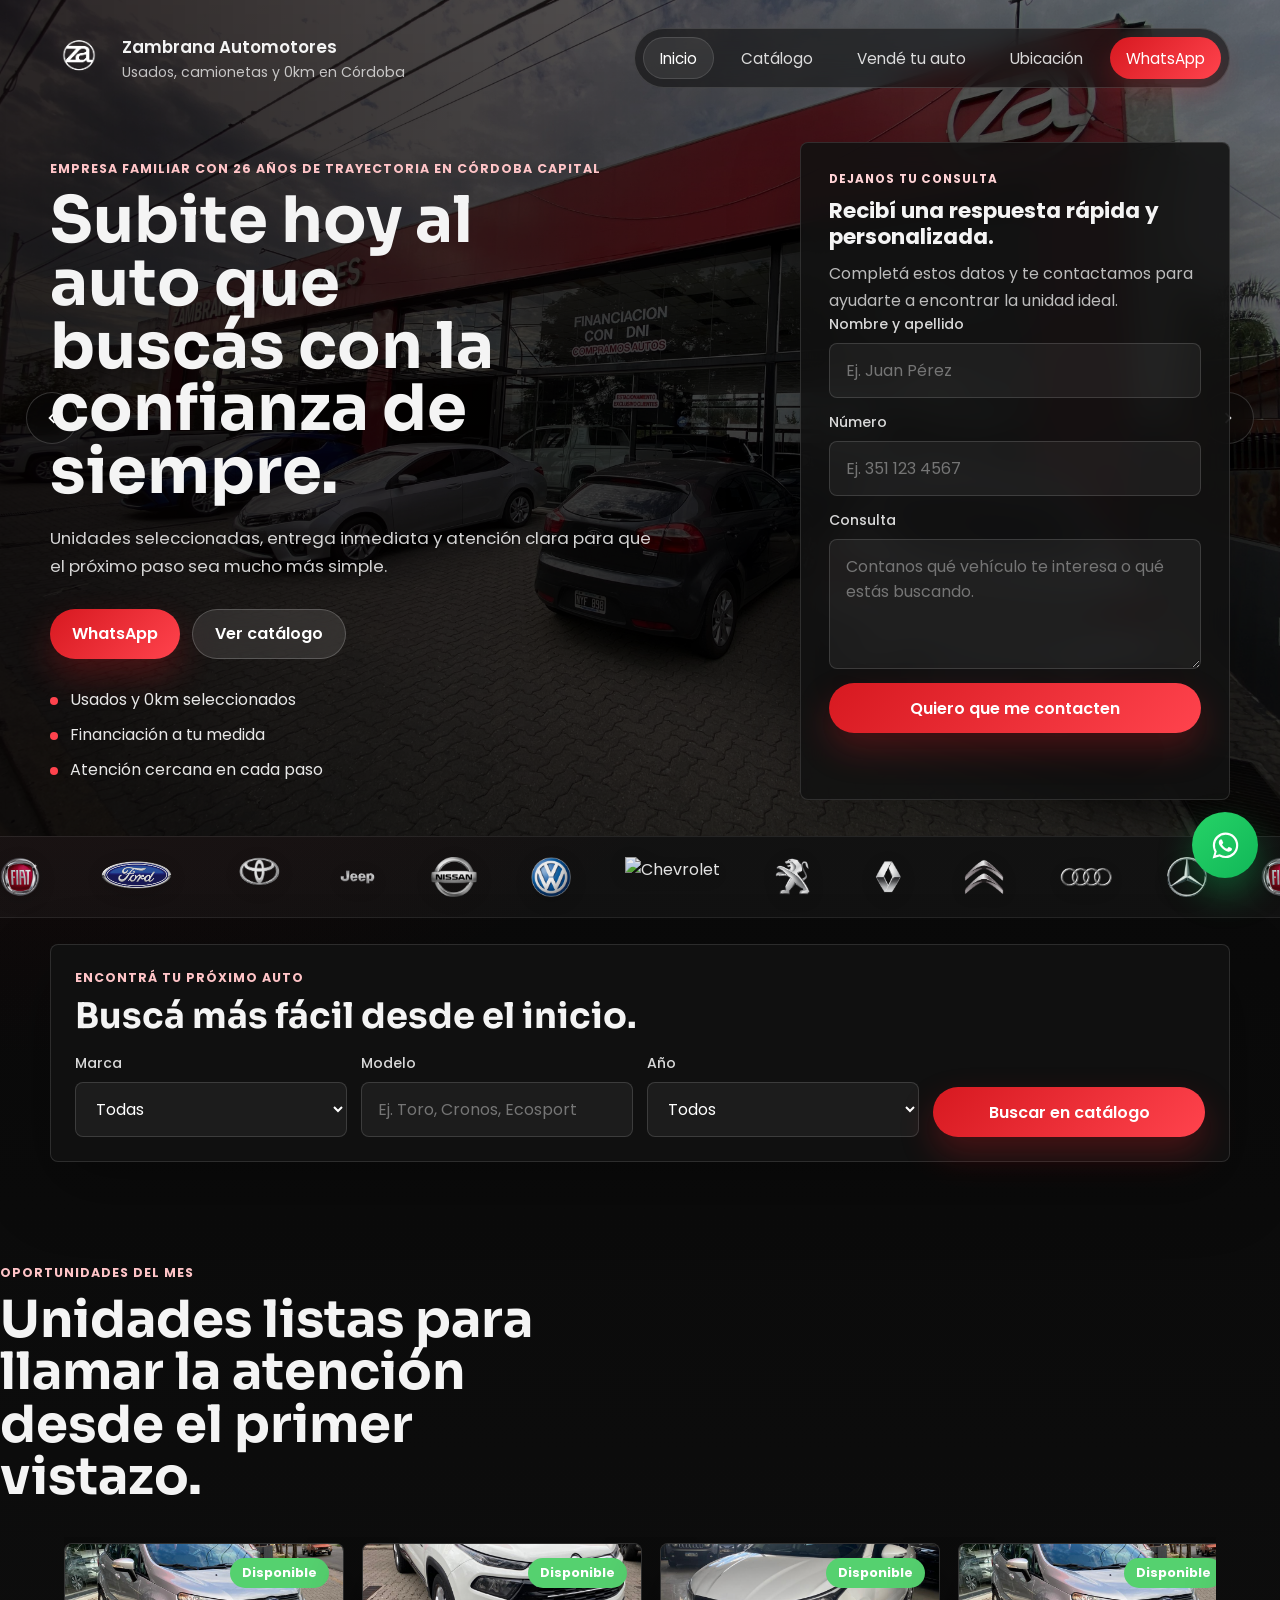
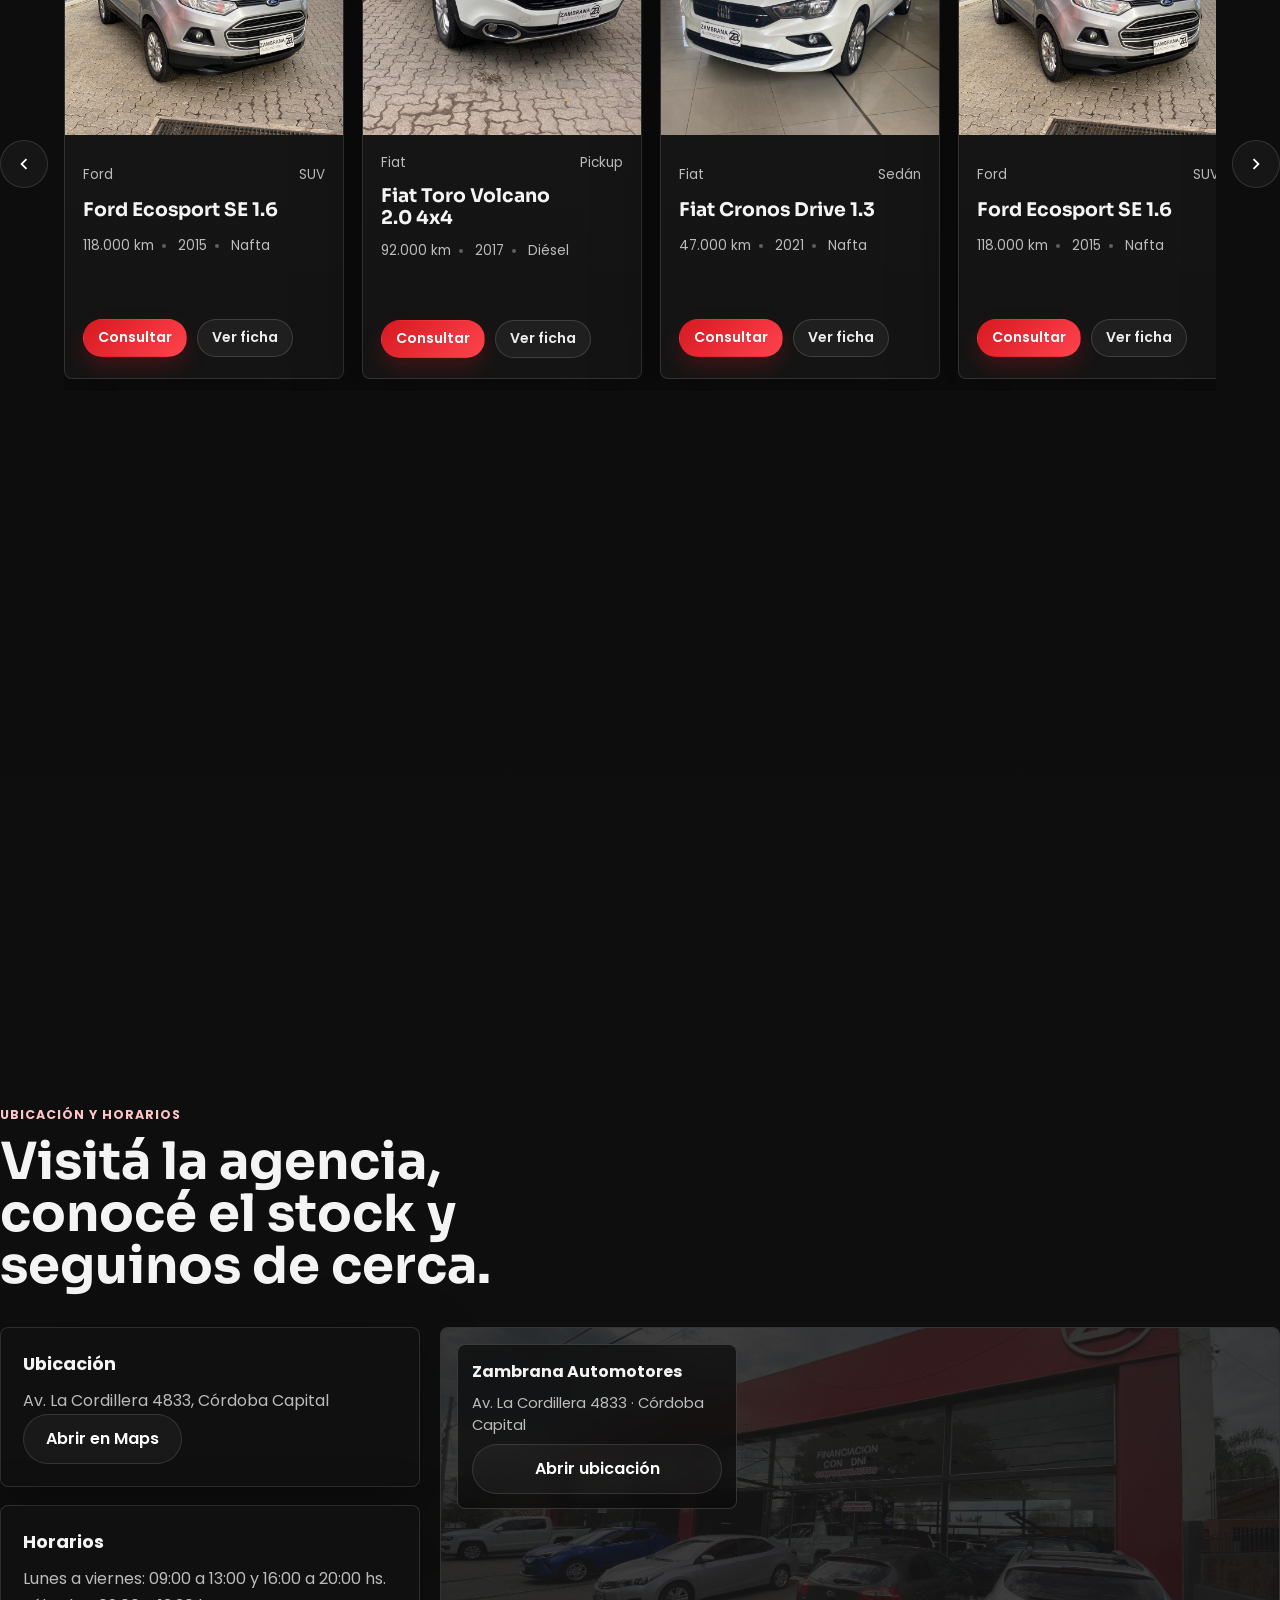
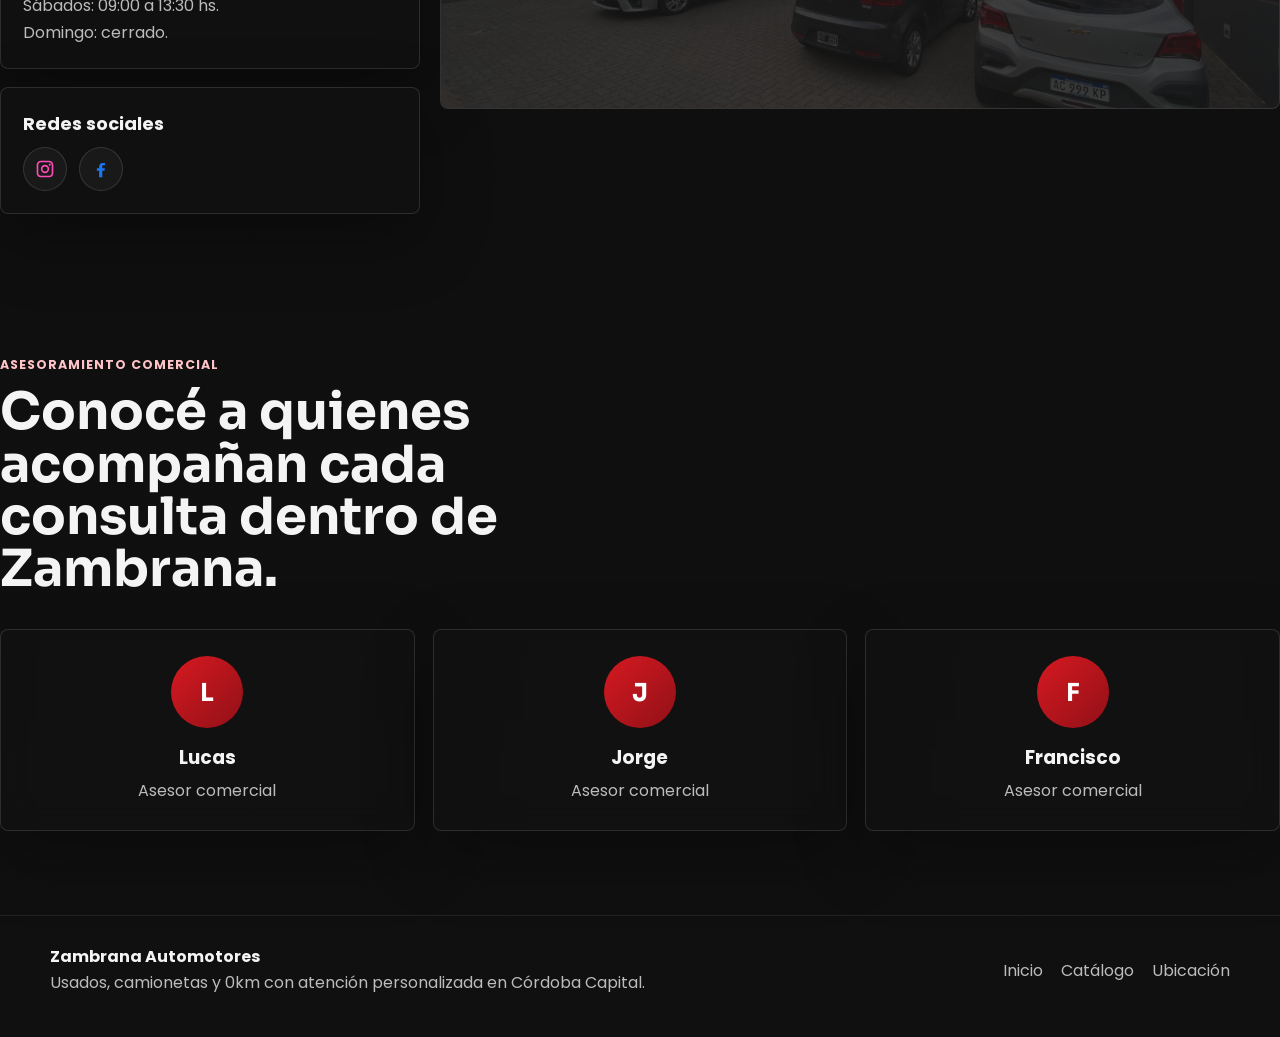
==== index.html @ bd41a8ea "Add files via upload" ====
<!DOCTYPE html>
<html lang="es">
<head>
  <meta charset="UTF-8">
  <meta name="viewport" content="width=device-width, initial-scale=1.0">
  <title>Zambrana Automotores | Usados y 0km en Córdoba</title>
  <meta
    name="description"
    content="Empresa familiar con 26 años de trayectoria en Córdoba Capital. Zambrana Automotores ofrece usados, camionetas, motos y oportunidades reales con atención personalizada."
  >
  <link rel="preconnect" href="https://fonts.googleapis.com">
  <link rel="preconnect" href="https://fonts.gstatic.com" crossorigin>
  <link href="https://fonts.googleapis.com/css2?family=Poppins:wght@400;500;600;700&family=Sora:wght@500;600;700&display=swap" rel="stylesheet">
  <link rel="stylesheet" href="styles.css">
</head>
<body data-page="home">
  <a
    class="whatsapp-float"
    href="https://wa.me/5493512308551?text=Hola%20Zambrana%20Automotores%2C%20quiero%20hacer%20una%20consulta."
    target="_blank"
    rel="noreferrer"
    aria-label="Abrir WhatsApp"
    title="WhatsApp"
  >
    <svg viewBox="0 0 24 24" aria-hidden="true">
      <path d="M19.05 4.91A9.82 9.82 0 0 0 12.03 2C6.61 2 2.2 6.4 2.2 11.82c0 1.74.46 3.44 1.32 4.94L2 22l5.39-1.41a9.8 9.8 0 0 0 4.64 1.18h.01c5.42 0 9.82-4.4 9.83-9.82a9.78 9.78 0 0 0-2.82-7.04Zm-7.02 15.2h-.01a8.1 8.1 0 0 1-4.13-1.13l-.3-.18-3.2.84.86-3.12-.2-.32a8.14 8.14 0 0 1 1.25-10.06 8.1 8.1 0 0 1 5.75-2.38c4.49 0 8.14 3.65 8.14 8.14a8.15 8.15 0 0 1-8.16 8.21Zm4.47-6.1c-.25-.13-1.47-.73-1.7-.82-.23-.08-.4-.13-.57.13-.17.25-.65.82-.8.98-.15.17-.3.19-.55.07-.25-.13-1.06-.39-2.02-1.24-.75-.67-1.25-1.48-1.4-1.73-.15-.25-.02-.39.11-.52.12-.12.25-.3.37-.44.13-.15.17-.25.25-.42.08-.17.04-.31-.02-.44-.06-.13-.57-1.37-.77-1.88-.2-.48-.41-.42-.57-.43h-.48c-.17 0-.44.06-.67.31-.23.25-.88.86-.88 2.1s.9 2.43 1.03 2.6c.13.17 1.77 2.7 4.28 3.79.6.26 1.08.42 1.45.54.61.19 1.16.16 1.6.1.49-.07 1.47-.6 1.68-1.18.21-.58.21-1.08.15-1.18-.06-.1-.23-.17-.48-.29Z"/>
    </svg>
  </a>

  <header class="hero hero-home" id="inicio">
    <div class="hero-slider" aria-hidden="true">
      <div class="hero-slide is-active" style="background-image: url('assets/agencia/fachada-1.jpeg');"></div>
      <div class="hero-slide" style="background-image: url('assets/agencia/fachada-2.jpeg');"></div>
      <div class="hero-slide" style="background-image: url('assets/agencia/linea-camionetas.jpeg');"></div>
      <div class="hero-slide" style="background-image: url('assets/agencia/fachada-noche.jpeg');"></div>
    </div>
    <div class="hero-overlay"></div>
    <button class="hero-arrow hero-arrow-left" type="button" data-hero-prev aria-label="Ver imagen anterior">
      <svg viewBox="0 0 24 24" aria-hidden="true"><path d="M15.41 7.41 10.83 12l4.58 4.59L14 18l-6-6 6-6z"/></svg>
    </button>
    <button class="hero-arrow hero-arrow-right" type="button" data-hero-next aria-label="Ver imagen siguiente">
      <svg viewBox="0 0 24 24" aria-hidden="true"><path d="m8.59 16.59 4.58-4.59-4.58-4.59L10 6l6 6-6 6z"/></svg>
    </button>

    <div class="site-shell">
      <nav class="topbar">
        <a class="brand" href="index.html" aria-label="Zambrana Automotores">
          <img src="assets/branding/logo-zambrana-positivo.png" alt="Logo Zambrana Automotores">
          <div class="brand-copy">
            <strong>Zambrana Automotores</strong>
            <span>Usados, camionetas y 0km en Córdoba</span>
          </div>
        </a>

        <div class="topbar-links">
          <a class="nav-link is-active" href="index.html">Inicio</a>
          <a class="nav-link" href="catalog.html">Catálogo</a>
          <a class="nav-link" href="#vendetuauto">Vendé tu auto</a>
          <a class="nav-link" href="#ubicacion">Ubicación</a>
          <a class="nav-cta" href="https://wa.me/5493512308551?text=Hola%20Zambrana%20Automotores%2C%20quiero%20hacer%20una%20consulta." target="_blank" rel="noreferrer">WhatsApp</a>
        </div>
      </nav>

      <section class="hero-layout">
        <div class="hero-copy reveal-up">
          <p class="eyebrow">Empresa familiar con 26 años de trayectoria en Córdoba Capital</p>
          <h1>Subite hoy al auto que buscás con la confianza de siempre.</h1>
          <p class="hero-text">
            Unidades seleccionadas, entrega inmediata y atención clara para que el próximo paso sea mucho más simple.
          </p>
          <div class="hero-actions">
            <a class="primary-btn" href="https://wa.me/5493512308551?text=Hola%20Zambrana%20Automotores%2C%20quiero%20hacer%20una%20consulta." target="_blank" rel="noreferrer">WhatsApp</a>
            <a class="secondary-btn" href="catalog.html">Ver catálogo</a>
          </div>
          <ul class="hero-points">
            <li>Usados y 0km seleccionados</li>
            <li>Financiación a tu medida</li>
            <li>Atención cercana en cada paso</li>
          </ul>
        </div>

        <aside class="hero-form-card reveal-up reveal-delay-1">
          <p class="panel-label">Dejanos tu consulta</p>
          <strong>Recibí una respuesta rápida y personalizada.</strong>
          <p class="panel-copy">
            Completá estos datos y te contactamos para ayudarte a encontrar la unidad ideal.
          </p>
          <form class="lead-form" id="lead-form">
            <label>
              <span>Nombre y apellido</span>
              <input type="text" name="name" placeholder="Ej. Juan Pérez" required>
            </label>
            <label>
              <span>Número</span>
              <input type="tel" name="phone" placeholder="Ej. 351 123 4567" required>
            </label>
            <label>
              <span>Consulta</span>
              <textarea name="message" rows="4" placeholder="Contanos qué vehículo te interesa o qué estás buscando." required></textarea>
            </label>
            <button class="primary-btn form-submit" type="submit">Quiero que me contacten</button>
            <p class="form-feedback" id="lead-form-feedback" aria-live="polite"></p>
          </form>
        </aside>
      </section>
    </div>
  </header>

  <main>
    <section class="brands-strip" aria-label="Marcas con las que trabajamos">
      <div class="brands-track">
        <img src="assets/brands/fiat.png" alt="Fiat">
        <img src="assets/brands/ford.png" alt="Ford">
        <img src="assets/brands/toyota.png" alt="Toyota">
        <img src="assets/brands/jeep.png" alt="Jeep">
        <img src="assets/brands/nissan.png" alt="Nissan">
        <img src="assets/brands/volkswagen.png" alt="Volkswagen">
        <img src="assets/brands/chevrolet.png" alt="Chevrolet">
        <img src="assets/brands/peugeot.png" alt="Peugeot">
        <img src="assets/brands/renault.png" alt="Renault">
        <img src="assets/brands/citroen.png" alt="Citroën">
        <img src="assets/brands/audi.png" alt="Audi">
        <img src="assets/brands/mercedes.png" alt="Mercedes-Benz">
        <img src="assets/brands/fiat.png" alt="">
        <img src="assets/brands/ford.png" alt="">
        <img src="assets/brands/toyota.png" alt="">
        <img src="assets/brands/jeep.png" alt="">
        <img src="assets/brands/nissan.png" alt="">
        <img src="assets/brands/volkswagen.png" alt="">
        <img src="assets/brands/chevrolet.png" alt="">
        <img src="assets/brands/peugeot.png" alt="">
        <img src="assets/brands/renault.png" alt="">
        <img src="assets/brands/citroen.png" alt="">
      </div>
    </section>

    <section class="quick-search-wrap">
      <div class="site-shell">
        <section class="quick-search reveal-up reveal-delay-2">
          <div class="quick-search-copy">
            <p class="eyebrow">Encontrá tu próximo auto</p>
            <h2>Buscá más fácil desde el inicio.</h2>
          </div>
          <form class="quick-search-form" id="quick-search-form">
            <label>
              <span>Marca</span>
              <select name="brand">
                <option value="">Todas</option>
              </select>
            </label>
            <label>
              <span>Modelo</span>
              <input type="text" name="model" placeholder="Ej. Toro, Cronos, Ecosport">
            </label>
            <label>
              <span>Año</span>
              <select name="year">
                <option value="">Todos</option>
              </select>
            </label>
            <button class="primary-btn" type="submit">Buscar en catálogo</button>
          </form>
        </section>
      </div>
    </section>

    <section class="section opportunities-section" id="oportunidades">
      <div class="section-heading split reveal-up">
        <div>
          <p class="eyebrow">Oportunidades del mes</p>
          <h2>Unidades listas para llamar la atención desde el primer vistazo.</h2>
        </div>
      </div>

      <div class="carousel-shell reveal-up">
        <button class="carousel-arrow" type="button" data-carousel-prev aria-label="Ver oportunidad anterior">
          <svg viewBox="0 0 24 24" aria-hidden="true"><path d="M15.41 7.41 10.83 12l4.58 4.59L14 18l-6-6 6-6z"/></svg>
        </button>
        <div class="opportunities-track" id="opportunities-track"></div>
        <button class="carousel-arrow" type="button" data-carousel-next aria-label="Ver oportunidad siguiente">
          <svg viewBox="0 0 24 24" aria-hidden="true"><path d="m8.59 16.59 4.58-4.59-4.58-4.59L10 6l6 6-6 6z"/></svg>
        </button>
      </div>
    </section>

    <section class="section used-car-section" id="vendetuauto">
      <div class="used-car-card reveal-up">
        <div>
          <p class="eyebrow">Vendé tu auto</p>
          <h2>Traé tu usado, cotizalo con nosotros y acercate más rápido al cambio.</h2>
          <p>
            Evaluamos tu unidad, te orientamos con una propuesta clara y te ayudamos a resolver el próximo paso sin vueltas.
          </p>
        </div>
        <a class="primary-btn" href="https://wa.me/5493512308551?text=Hola%20Zambrana%20Automotores%2C%20quiero%20cotizar%20mi%20usado." target="_blank" rel="noreferrer">Cotizar mi usado</a>
      </div>
    </section>

    <section class="section contact-section" id="ubicacion">
      <div class="section-heading split reveal-up">
        <div>
          <p class="eyebrow">Ubicación y horarios</p>
          <h2>Visitá la agencia, conocé el stock y seguinos de cerca.</h2>
        </div>
      </div>

      <div class="contact-layout">
        <div class="contact-stack">
          <article class="contact-card reveal-up">
            <strong>Ubicación</strong>
            <p>Av. La Cordillera 4833, Córdoba Capital</p>
            <a class="secondary-dark-btn" href="https://maps.google.com/?q=Av.+La+Cordillera+4833,+Cordoba" target="_blank" rel="noreferrer">Abrir en Maps</a>
          </article>
          <article class="contact-card reveal-up reveal-delay-1">
            <strong>Horarios</strong>
            <p>Lunes a viernes: 09:00 a 13:00 y 16:00 a 20:00 hs.</p>
            <p>Sábados: 09:00 a 13:30 hs.</p>
            <p>Domingo: cerrado.</p>
          </article>
          <article class="contact-card reveal-up reveal-delay-2">
            <strong>Redes sociales</strong>
            <div class="socials-links">
              <a class="social-instagram" href="https://www.instagram.com/zambrana_automotores/" target="_blank" rel="noreferrer" aria-label="Instagram" title="Instagram">
                <svg viewBox="0 0 24 24" aria-hidden="true"><path d="M7 2h10c2.76 0 5 2.24 5 5v10c0 2.76-2.24 5-5 5H7c-2.76 0-5-2.24-5-5V7c0-2.76 2.24-5 5-5Zm0 2C5.34 4 4 5.34 4 7v10c0 1.66 1.34 3 3 3h10c1.66 0 3-1.34 3-3V7c0-1.66-1.34-3-3-3H7Zm10.75 1.5a1.25 1.25 0 1 1 0 2.5 1.25 1.25 0 0 1 0-2.5ZM12 7a5 5 0 1 1 0 10 5 5 0 0 1 0-10Zm0 2a3 3 0 1 0 0 6 3 3 0 0 0 0-6Z"/></svg>
              </a>
              <a class="social-facebook" href="https://www.facebook.com/zambranaautomotores" target="_blank" rel="noreferrer" aria-label="Facebook" title="Facebook">
                <svg viewBox="0 0 24 24" aria-hidden="true"><path d="M13.5 22v-8h2.7l.4-3h-3.1V9.08c0-.87.24-1.46 1.49-1.46H16.7V4.94c-.31-.04-1.38-.12-2.62-.12-2.59 0-4.36 1.58-4.36 4.48V11H7v3h2.72v8h3.78Z"/></svg>
              </a>
            </div>
          </article>
        </div>

        <div class="map-embed reveal-up reveal-delay-3">
          <div class="map-overlay-card">
            <strong>Zambrana Automotores</strong>
            <span>Av. La Cordillera 4833 · Córdoba Capital</span>
            <a class="secondary-dark-btn" href="https://maps.google.com/?q=Av.+La+Cordillera+4833,+Cordoba" target="_blank" rel="noreferrer">Abrir ubicación</a>
          </div>
          <iframe
            title="Mapa de Zambrana Automotores"
            src="https://www.google.com/maps/embed?pb=!1m18!1m12!1m3!1d3406.996696722425!2d-64.2396980251479!3d-31.359070374288205!2m3!1f0!2f0!3f0!3m2!1i1024!2i768!4f13.1!3m3!1m2!1s0x94329949fd75a8a7%3A0x9680d5778ddd616c!2sZambrana%20Automotores!5e0!3m2!1ses!2sar!4v1778094989736!5m2!1ses!2sar"
            loading="lazy"
            referrerpolicy="no-referrer-when-downgrade"
          ></iframe>
        </div>
      </div>
    </section>

    <section class="section sellers-section" id="vendedores">
      <div class="section-heading reveal-up">
        <p class="eyebrow">Asesoramiento comercial</p>
        <h2>Conocé a quienes acompañan cada consulta dentro de Zambrana.</h2>
      </div>
      <div class="sellers-grid" id="sellers-grid"></div>
    </section>
  </main>

  <footer class="site-footer">
    <div class="site-shell footer-inner">
      <div>
        <strong>Zambrana Automotores</strong>
        <p>Usados, camionetas y 0km con atención personalizada en Córdoba Capital.</p>
      </div>
      <div class="footer-links">
        <a href="index.html">Inicio</a>
        <a href="catalog.html">Catálogo</a>
        <a href="#ubicacion">Ubicación</a>
      </div>
    </div>
  </footer>

  <script src="config.js"></script>
  <script src="vehicles.js"></script>
  <script src="script.js"></script>
</body>
</html>
---- styles.css ----
:root {
  --bg: #0a0a0a;
  --surface: #121212;
  --surface-2: #1a1a1a;
  --surface-3: rgba(255, 255, 255, 0.06);
  --card: rgba(255, 255, 255, 0.05);
  --card-strong: rgba(18, 18, 18, 0.88);
  --line: rgba(255, 255, 255, 0.12);
  --line-strong: rgba(255, 255, 255, 0.18);
  --text: #f4f4f4;
  --muted: #bcbcbc;
  --muted-2: #939393;
  --accent: #d71920;
  --accent-2: #ff434d;
  --accent-soft: rgba(215, 25, 32, 0.12);
  --white: #ffffff;
  --green: #55d16f;
  --yellow: #f1bc3b;
  --red: #ff5a5f;
  --shadow: 0 24px 70px rgba(0, 0, 0, 0.32);
  --radius: 8px;
}

* {
  box-sizing: border-box;
}

html {
  scroll-behavior: smooth;
}

body {
  margin: 0;
  font-family: "Poppins", sans-serif;
  color: var(--text);
  background:
    radial-gradient(circle at top left, rgba(215, 25, 32, 0.18), transparent 24%),
    linear-gradient(180deg, #060606 0%, #0d0d0d 40%, #101010 100%);
}

a {
  color: inherit;
  text-decoration: none;
}

button,
input,
select,
textarea {
  font: inherit;
}

img {
  display: block;
  max-width: 100%;
}

.site-shell {
  width: min(1180px, calc(100% - 32px));
  margin: 0 auto;
}

.section {
  padding: 84px 0;
}

.section-heading {
  margin-bottom: 34px;
}

.split {
  display: grid;
  gap: 20px;
  grid-template-columns: minmax(0, 1fr) minmax(280px, 420px);
  align-items: end;
}

.eyebrow {
  margin: 0 0 12px;
  color: #ffc4c7;
  text-transform: uppercase;
  letter-spacing: 0.08em;
  font-size: 0.78rem;
  font-weight: 700;
}

h1,
h2,
h3 {
  margin: 0;
  font-family: "Sora", sans-serif;
  letter-spacing: 0;
}

h1 {
  font-size: clamp(2.8rem, 5vw, 5.2rem);
  line-height: 0.98;
  max-width: 10.5ch;
}

h2 {
  font-size: clamp(2rem, 4vw, 3.6rem);
  line-height: 1.02;
  max-width: 14ch;
}

h3 {
  font-size: 1.2rem;
  line-height: 1.15;
}

p {
  margin: 0;
}

.section-note,
.hero-text,
.panel-copy,
.vehicle-description,
.contact-card p,
.used-car-card p,
.seller-card span,
.footer-inner p {
  color: var(--muted);
  line-height: 1.7;
}

.primary-btn,
.secondary-btn,
.secondary-dark-btn,
.text-link,
.carousel-arrow,
.whatsapp-float,
.socials-links a {
  transition:
    transform 220ms ease,
    background-color 220ms ease,
    border-color 220ms ease,
    color 220ms ease,
    box-shadow 220ms ease,
    opacity 220ms ease;
}

.primary-btn,
.secondary-btn,
.secondary-dark-btn {
  display: inline-flex;
  align-items: center;
  justify-content: center;
  min-height: 50px;
  border: 0;
  border-radius: 999px;
  padding: 0 22px;
  font-weight: 600;
  cursor: pointer;
}

.primary-btn {
  position: relative;
  color: var(--white);
  background: linear-gradient(135deg, var(--accent), var(--accent-2));
  box-shadow: 0 16px 34px rgba(215, 25, 32, 0.28);
}

.secondary-btn {
  color: var(--white);
  background: rgba(255, 255, 255, 0.1);
  border: 1px solid rgba(255, 255, 255, 0.2);
  backdrop-filter: blur(10px);
}

.secondary-dark-btn {
  color: var(--white);
  background: rgba(255, 255, 255, 0.04);
  border: 1px solid var(--line);
}

.text-link {
  color: #ffc4c7;
  font-weight: 600;
}

.primary-btn:hover,
.secondary-btn:hover,
.secondary-dark-btn:hover,
.text-link:hover,
.carousel-arrow:hover,
.whatsapp-float:hover,
.socials-links a:hover {
  transform: translateY(-2px);
}

.full-width {
  width: 100%;
}

.whatsapp-float {
  position: fixed;
  right: 22px;
  bottom: 22px;
  z-index: 50;
  width: 66px;
  height: 66px;
  border-radius: 50%;
  display: grid;
  place-items: center;
  color: #fff;
  background: linear-gradient(135deg, #26d367, #11b758);
  box-shadow: 0 16px 34px rgba(17, 183, 88, 0.36);
}

.whatsapp-float svg {
  width: 31px;
  fill: currentColor;
}

.hero {
  position: relative;
  overflow: hidden;
}

.hero-home {
  min-height: min(92vh, 860px);
  padding: 28px 0 36px;
}

.hero-slider,
.hero-overlay {
  position: absolute;
  inset: 0;
}

.hero-slide {
  position: absolute;
  inset: 0;
  opacity: 0;
  background-position: center center;
  background-repeat: no-repeat;
  background-size: cover;
  transform: scale(1.05);
  transition: opacity 900ms ease, transform 6s ease;
}

.hero-slide.is-active {
  opacity: 1;
  transform: scale(1);
}

.hero-overlay {
  background:
    linear-gradient(90deg, rgba(0, 0, 0, 0.76), rgba(0, 0, 0, 0.34)),
    linear-gradient(180deg, rgba(0, 0, 0, 0.28), rgba(0, 0, 0, 0.62)),
    linear-gradient(120deg, rgba(215, 25, 32, 0.16), transparent 48%);
}

.hero-arrow {
  position: absolute;
  top: 50%;
  z-index: 2;
  width: 52px;
  height: 52px;
  margin-top: -26px;
  border-radius: 50%;
  border: 1px solid rgba(255, 255, 255, 0.18);
  background: rgba(10, 10, 10, 0.44);
  color: var(--white);
  display: grid;
  place-items: center;
  cursor: pointer;
  backdrop-filter: blur(10px);
}

.hero-arrow svg {
  width: 22px;
  fill: currentColor;
}

.hero-arrow-left {
  left: 26px;
}

.hero-arrow-right {
  right: 26px;
}

.topbar {
  position: relative;
  z-index: 2;
  display: flex;
  align-items: center;
  justify-content: space-between;
  gap: 20px;
}

.topbar-solid {
  padding-top: 26px;
  padding-bottom: 20px;
}

.brand {
  display: inline-flex;
  align-items: center;
  gap: 14px;
}

.brand img {
  width: 58px;
  aspect-ratio: 1;
  object-fit: contain;
}

.brand-copy {
  display: grid;
  gap: 2px;
}

.brand-copy strong {
  font-size: 1.05rem;
  font-weight: 600;
}

.brand-copy span {
  font-size: 0.88rem;
  color: rgba(255, 255, 255, 0.72);
}

.topbar-links {
  display: flex;
  align-items: center;
  gap: 10px;
  padding: 8px;
  border-radius: 999px;
  background: rgba(12, 12, 12, 0.54);
  border: 1px solid rgba(255, 255, 255, 0.14);
  backdrop-filter: blur(12px);
}

.nav-link,
.nav-cta {
  min-height: 42px;
  padding: 0 16px;
  border-radius: 999px;
  display: inline-flex;
  align-items: center;
  justify-content: center;
  font-size: 0.95rem;
}

.nav-link {
  color: rgba(255, 255, 255, 0.84);
  border: 1px solid transparent;
}

.nav-link:hover,
.nav-link.is-active {
  color: var(--white);
  background: rgba(255, 255, 255, 0.08);
  border-color: rgba(255, 255, 255, 0.12);
}

.nav-cta {
  color: var(--white);
  background: linear-gradient(135deg, var(--accent), var(--accent-2));
  box-shadow: 0 12px 26px rgba(215, 25, 32, 0.24);
}

.hero-layout {
  position: relative;
  z-index: 2;
  display: grid;
  grid-template-columns: minmax(0, 1.1fr) minmax(320px, 430px);
  align-items: center;
  gap: 34px;
  padding-top: 54px;
}

.hero-copy {
  max-width: 620px;
}

.hero-text {
  margin-top: 20px;
  font-size: 1.05rem;
  color: rgba(255, 255, 255, 0.82);
  max-width: 56ch;
}

.hero-actions {
  display: flex;
  flex-wrap: wrap;
  gap: 12px;
  margin-top: 28px;
}

.hero-points {
  list-style: none;
  padding: 0;
  margin: 28px 0 0;
  display: grid;
  gap: 10px;
}

.hero-points li {
  position: relative;
  padding-left: 20px;
  color: rgba(255, 255, 255, 0.9);
}

.hero-points li::before {
  content: "";
  position: absolute;
  left: 0;
  top: 10px;
  width: 8px;
  height: 8px;
  border-radius: 50%;
  background: var(--accent-2);
}

.hero-form-card,
.quick-search,
.used-car-card,
.contact-card,
.seller-card,
.filters-card,
.catalog-search,
.catalog-empty,
.vehicle-detail-shell,
.vehicle-detail-main,
.vehicle-detail-thumb,
.vehicle-card {
  border: 1px solid var(--line);
  background: var(--card-strong);
  box-shadow: var(--shadow);
  backdrop-filter: blur(14px);
}

.hero-form-card {
  padding: 28px;
  border-radius: var(--radius);
}

.panel-label {
  margin-bottom: 10px;
  color: #ffd2d5;
  text-transform: uppercase;
  letter-spacing: 0.08em;
  font-size: 0.74rem;
  font-weight: 700;
}

.hero-form-card strong {
  display: block;
  font-size: 1.35rem;
  line-height: 1.2;
  margin-bottom: 10px;
}

.lead-form,
.filters-form {
  display: grid;
  gap: 14px;
}

.lead-form label,
.quick-search-form label,
.filters-form label {
  display: grid;
  gap: 8px;
}

.lead-form span,
.quick-search-form span,
.filters-form span,
.catalog-order span {
  font-size: 0.88rem;
  color: rgba(255, 255, 255, 0.84);
  font-weight: 500;
}

.lead-form input,
.lead-form textarea,
.quick-search-form input,
.quick-search-form select,
.filters-form select,
.catalog-search input {
  width: 100%;
  border-radius: var(--radius);
  border: 1px solid rgba(255, 255, 255, 0.14);
  background: rgba(255, 255, 255, 0.05);
  color: var(--white);
  padding: 14px 16px;
  outline: none;
}

.lead-form textarea {
  resize: vertical;
  min-height: 112px;
}

.lead-form input:focus,
.lead-form textarea:focus,
.quick-search-form input:focus,
.quick-search-form select:focus,
.filters-form select:focus,
.catalog-search input:focus {
  border-color: rgba(255, 255, 255, 0.34);
  box-shadow: 0 0 0 3px rgba(215, 25, 32, 0.14);
}

.form-feedback {
  min-height: 24px;
  font-size: 0.9rem;
}

.form-feedback.is-success {
  color: #8ce2a1;
}

.form-feedback.is-error {
  color: #ff9ea3;
}

.form-feedback.is-pending {
  color: #f3d99b;
}

.quick-search {
  padding: 24px;
  border-radius: var(--radius);
  display: grid;
  gap: 18px;
}

.quick-search-wrap {
  position: relative;
  z-index: 2;
  margin-top: 0;
  padding: 26px 0 18px;
}

.quick-search h2 {
  font-size: clamp(1.5rem, 3vw, 2.2rem);
  max-width: none;
}

.quick-search-form {
  display: grid;
  gap: 14px;
  grid-template-columns: repeat(4, minmax(0, 1fr));
  align-items: end;
}

.brands-strip {
  overflow: hidden;
  border-top: 1px solid rgba(255, 255, 255, 0.08);
  border-bottom: 1px solid rgba(255, 255, 255, 0.08);
  background: rgba(255, 255, 255, 0.03);
}

.brands-track {
  display: flex;
  align-items: center;
  gap: 54px;
  width: max-content;
  padding: 20px 0;
  animation: brands-marquee 34s linear infinite;
}

.brands-track img {
  height: 40px;
  width: auto;
  object-fit: contain;
  opacity: 0.92;
  filter: drop-shadow(0 4px 10px rgba(0, 0, 0, 0.18));
}

@keyframes brands-marquee {
  from { transform: translateX(0); }
  to { transform: translateX(-50%); }
}

.carousel-shell {
  display: grid;
  grid-template-columns: auto minmax(0, 1fr) auto;
  gap: 16px;
  align-items: center;
}

.carousel-arrow {
  width: 48px;
  height: 48px;
  border-radius: 50%;
  border: 1px solid var(--line);
  background: rgba(255, 255, 255, 0.04);
  color: var(--white);
  display: grid;
  place-items: center;
  cursor: pointer;
}

.carousel-arrow svg {
  width: 22px;
  fill: currentColor;
}

.opportunities-track {
  display: grid;
  grid-auto-flow: column;
  grid-auto-columns: minmax(280px, 1fr);
  gap: 18px;
  overflow-x: auto;
  scroll-snap-type: x proximity;
  padding: 6px 2px 12px;
  scrollbar-width: none;
}

.opportunities-track::-webkit-scrollbar {
  display: none;
}

.vehicle-card {
  border-radius: var(--radius);
  overflow: hidden;
  min-height: 100%;
  scroll-snap-align: start;
  background:
    linear-gradient(180deg, rgba(255, 255, 255, 0.02), rgba(255, 255, 255, 0.01)),
    rgba(18, 18, 18, 0.96);
  transition: transform 240ms ease, border-color 240ms ease, box-shadow 240ms ease, background 240ms ease;
}

.vehicle-media-link,
.vehicle-title-link {
  display: block;
}

.vehicle-card:hover {
  transform: translateY(-8px);
  border-color: rgba(255, 255, 255, 0.2);
  box-shadow: 0 28px 54px rgba(0, 0, 0, 0.4);
  background:
    linear-gradient(180deg, rgba(255, 255, 255, 0.04), rgba(255, 255, 255, 0.015)),
    rgba(18, 18, 18, 0.98);
}

.vehicle-card:hover .vehicle-image {
  transform: scale(1.04);
}

.vehicle-title-link:hover .vehicle-title {
  color: #ffd2d5;
}

.vehicle-card {
  display: grid;
  min-height: 100%;
}

.vehicle-media {
  position: relative;
  aspect-ratio: 16 / 11;
  overflow: hidden;
}

.vehicle-image {
  width: 100%;
  height: 100%;
  object-fit: cover;
  object-position: center center;
  transition: transform 320ms ease;
}

.vehicle-tag {
  position: absolute;
  top: 14px;
  right: 14px;
  min-height: 30px;
  padding: 0 12px;
  border-radius: 999px;
  display: inline-flex;
  align-items: center;
  justify-content: center;
  font-size: 0.8rem;
  font-weight: 700;
  color: var(--white);
}

.status-disponible {
  background: var(--green);
}

.status-senado {
  background: var(--red);
}

.status-en-preparacion {
  background: var(--yellow);
  color: #1d1d1d;
}

.vehicle-body {
  display: grid;
  gap: 12px;
  padding: 18px 18px 20px;
}

.vehicle-meta,
.vehicle-inline-specs,
.vehicle-card-footer {
  display: flex;
  flex-wrap: wrap;
  gap: 10px;
  align-items: center;
  justify-content: space-between;
}

.vehicle-meta,
.vehicle-inline-specs {
  font-size: 0.84rem;
  color: var(--muted);
}

.vehicle-title {
  font-size: 1.18rem;
  max-width: 14ch;
}

.vehicle-description {
  font-size: 0.95rem;
}

.vehicle-price {
  font-size: 1.28rem;
}

.vehicle-price.is-hidden {
  visibility: hidden;
}

.vehicle-inline-specs {
  justify-content: flex-start;
  gap: 0;
}

.vehicle-inline-specs span {
  position: relative;
  padding-right: 12px;
  margin-right: 12px;
}

.vehicle-inline-specs span:not(:last-child)::after {
  content: "";
  position: absolute;
  top: 50%;
  right: 0;
  width: 4px;
  height: 4px;
  margin-top: -2px;
  border-radius: 50%;
  background: rgba(255, 255, 255, 0.32);
}

.vehicle-card-footer {
  align-items: center;
  gap: 16px;
}

.vehicle-card-actions {
  display: flex;
  flex-wrap: wrap;
  gap: 10px;
}

.card-action-primary,
.card-action-secondary {
  min-height: 38px;
  padding: 0 14px;
  border-radius: 999px;
  display: inline-flex;
  align-items: center;
  justify-content: center;
  font-size: 0.88rem;
  font-weight: 600;
  border: 1px solid transparent;
}

.card-action-primary {
  color: var(--white);
  background: linear-gradient(135deg, var(--accent), var(--accent-2));
  box-shadow: 0 10px 20px rgba(215, 25, 32, 0.22);
}

.card-action-secondary {
  color: rgba(255, 255, 255, 0.92);
  background: rgba(255, 255, 255, 0.05);
  border-color: rgba(255, 255, 255, 0.14);
}

.used-car-card {
  border-radius: var(--radius);
  padding: 28px;
  display: grid;
  gap: 24px;
  grid-template-columns: minmax(0, 1fr) auto;
  align-items: center;
}

.contact-layout {
  display: grid;
  gap: 20px;
  grid-template-columns: minmax(300px, 420px) minmax(0, 1fr);
  align-items: start;
}

.contact-stack {
  display: grid;
  gap: 18px;
}

.contact-card,
.map-embed {
  border-radius: var(--radius);
  padding: 22px;
}

.contact-card strong {
  display: block;
  margin-bottom: 10px;
  font-size: 1.12rem;
}

.map-embed {
  min-height: 382px;
  overflow: hidden;
  border: 1px solid var(--line);
  background: rgba(255, 255, 255, 0.04);
  position: relative;
}

.map-embed::before {
  content: "";
  position: absolute;
  inset: 0;
  background:
    linear-gradient(180deg, rgba(0, 0, 0, 0.1), rgba(0, 0, 0, 0.08)),
    url("assets/agencia/fachada-2.jpeg") center center / cover no-repeat;
  opacity: 0.18;
  pointer-events: none;
}

.map-embed iframe {
  width: 100%;
  height: 100%;
  border: 0;
  position: relative;
  z-index: 1;
  opacity: 0.96;
}

.map-overlay-card {
  position: absolute;
  top: 16px;
  left: 16px;
  z-index: 2;
  max-width: 280px;
  padding: 14px;
  border-radius: var(--radius);
  border: 1px solid rgba(255, 255, 255, 0.16);
  background: rgba(10, 10, 10, 0.72);
  backdrop-filter: blur(12px);
  display: grid;
  gap: 8px;
}

.map-overlay-card strong {
  font-size: 1rem;
}

.map-overlay-card span {
  color: var(--muted);
  line-height: 1.5;
  font-size: 0.92rem;
}

.socials-links {
  display: flex;
  flex-wrap: wrap;
  gap: 12px;
  margin-top: 8px;
}

.socials-links a {
  width: 44px;
  height: 44px;
  border-radius: 50%;
  display: grid;
  place-items: center;
  border: 1px solid var(--line);
  background: rgba(255, 255, 255, 0.04);
}

.socials-links svg {
  width: 20px;
  fill: currentColor;
}

.social-instagram {
  color: #ff4bb7;
}

.social-facebook {
  color: #1877f2;
}

.sellers-grid {
  display: grid;
  gap: 18px;
  grid-template-columns: repeat(3, minmax(0, 1fr));
}

.sellers-section {
  padding-top: 58px;
}

.seller-card {
  padding: 26px 22px;
  border-radius: var(--radius);
  text-align: center;
}

.seller-avatar {
  width: 72px;
  height: 72px;
  margin: 0 auto 16px;
  border-radius: 50%;
  display: grid;
  place-items: center;
  background: linear-gradient(135deg, var(--accent), #911018);
  color: var(--white);
  font-family: "Sora", sans-serif;
  font-size: 1.55rem;
  font-weight: 700;
}

.seller-card strong {
  display: block;
  margin-bottom: 6px;
  font-size: 1.16rem;
}

.site-footer {
  padding: 28px 0 40px;
  border-top: 1px solid rgba(255, 255, 255, 0.08);
}

.footer-inner {
  display: flex;
  flex-wrap: wrap;
  align-items: center;
  justify-content: space-between;
  gap: 18px;
}

.footer-links {
  display: flex;
  flex-wrap: wrap;
  gap: 18px;
  color: var(--muted);
}

.page-header {
  padding-bottom: 14px;
}

.catalog-hero {
  display: grid;
  gap: 24px;
  grid-template-columns: minmax(0, 1fr) minmax(280px, 420px);
  align-items: end;
  padding: 28px 0 36px;
}

.catalog-hero h1 {
  font-size: clamp(2.4rem, 4vw, 4.2rem);
  max-width: 12ch;
}

.catalog-search {
  padding: 18px;
  border-radius: var(--radius);
  display: grid;
  gap: 12px;
  grid-template-columns: minmax(0, 1fr) auto;
  align-items: center;
}

.catalog-page {
  padding-top: 24px;
}

.catalog-layout {
  display: grid;
  gap: 24px;
  grid-template-columns: 300px minmax(0, 1fr);
  align-items: start;
}

.filters-card {
  position: sticky;
  top: 20px;
  padding: 22px;
  border-radius: var(--radius);
}

.filters-head h2 {
  font-size: 1.6rem;
  max-width: 12ch;
}

.range-group {
  display: grid;
  gap: 10px;
}

.range-head {
  display: flex;
  justify-content: space-between;
  gap: 12px;
  align-items: center;
}

.range-head strong {
  font-size: 0.92rem;
  color: #ffd2d5;
}

.range-pair {
  display: grid;
  gap: 10px;
}

input[type="range"] {
  width: 100%;
  accent-color: var(--accent);
}

.range-group small {
  color: var(--muted-2);
  line-height: 1.5;
}

.catalog-results {
  display: grid;
  gap: 18px;
}

.catalog-toolbar {
  display: flex;
  flex-wrap: wrap;
  gap: 14px;
  align-items: center;
  justify-content: space-between;
}

.catalog-summary,
#catalog-summary {
  color: var(--muted);
}

.catalog-order {
  display: inline-flex;
  align-items: center;
  gap: 10px;
}

.catalog-order select {
  border-radius: 999px;
  border: 1px solid var(--line);
  background: rgba(255, 255, 255, 0.05);
  color: var(--white);
  min-height: 42px;
  padding: 0 14px;
}

.catalog-grid {
  display: grid;
  gap: 18px;
  grid-template-columns: repeat(3, minmax(0, 1fr));
}

.catalog-empty {
  padding: 30px;
  border-radius: var(--radius);
}

.vehicle-page {
  padding-top: 24px;
}

.vehicle-detail-shell {
  border-radius: var(--radius);
  padding: 28px;
  display: grid;
  gap: 28px;
  grid-template-columns: minmax(0, 1.05fr) minmax(320px, 0.95fr);
}

.vehicle-detail-gallery,
.vehicle-detail-copy {
  display: grid;
  gap: 16px;
}

.vehicle-detail-main {
  border-radius: var(--radius);
  overflow: hidden;
  aspect-ratio: 16 / 10;
}

.vehicle-detail-main img {
  width: 100%;
  height: 100%;
  object-fit: cover;
}

.vehicle-detail-thumbs {
  display: grid;
  gap: 12px;
  grid-template-columns: repeat(4, minmax(0, 1fr));
}

.vehicle-detail-thumb {
  padding: 0;
  border-radius: var(--radius);
  overflow: hidden;
  cursor: pointer;
}

.vehicle-detail-thumb.is-active {
  border-color: rgba(255, 255, 255, 0.32);
}

.vehicle-detail-thumb img {
  width: 100%;
  aspect-ratio: 1 / 1;
  object-fit: cover;
}

.vehicle-detail-header {
  display: flex;
  gap: 14px;
  align-items: center;
  justify-content: space-between;
  margin-top: 8px;
}

.vehicle-specs {
  list-style: none;
  padding: 0;
  margin: 0;
  display: grid;
  gap: 12px;
  grid-template-columns: repeat(2, minmax(0, 1fr));
}

.vehicle-specs li {
  border-radius: var(--radius);
  border: 1px solid var(--line);
  background: rgba(255, 255, 255, 0.03);
  padding: 14px 16px;
  display: grid;
  gap: 6px;
}

.vehicle-specs strong {
  font-size: 0.84rem;
  color: var(--muted);
}

.vehicle-highlights {
  display: flex;
  flex-wrap: wrap;
  gap: 10px;
}

.vehicle-highlights span {
  min-height: 36px;
  padding: 0 14px;
  border-radius: 999px;
  display: inline-flex;
  align-items: center;
  justify-content: center;
  background: rgba(255, 255, 255, 0.06);
  border: 1px solid var(--line);
  color: rgba(255, 255, 255, 0.9);
  font-size: 0.9rem;
}

.vehicle-empty {
  min-height: 50vh;
  display: grid;
  place-items: center;
  text-align: center;
  gap: 12px;
}

.reveal-up {
  opacity: 0;
  transform: translateY(24px);
  transition: opacity 560ms ease, transform 560ms ease;
}

.reveal-delay-1 { transition-delay: 100ms; }
.reveal-delay-2 { transition-delay: 180ms; }
.reveal-delay-3 { transition-delay: 260ms; }

.reveal-up.is-visible {
  opacity: 1;
  transform: translateY(0);
}

@media (max-width: 1120px) {
  .hero-layout,
  .catalog-hero,
  .catalog-layout,
  .vehicle-detail-shell,
  .split {
    grid-template-columns: 1fr;
  }

  .filters-card {
    position: static;
  }

  .catalog-grid {
    grid-template-columns: repeat(2, minmax(0, 1fr));
  }

  .contact-layout {
    grid-template-columns: 1fr;
  }

  .used-car-card {
    grid-template-columns: 1fr;
  }
}

@media (max-width: 860px) {
  .topbar,
  .footer-inner,
  .catalog-toolbar {
    align-items: stretch;
  }

  .topbar,
  .topbar-links,
  .quick-search-form,
  .catalog-grid,
  .sellers-grid,
  .vehicle-specs,
  .vehicle-detail-thumbs {
    grid-template-columns: 1fr;
  }

  .topbar {
    display: grid;
  }

  .topbar-links {
    display: grid;
    border-radius: var(--radius);
  }

  .quick-search-form {
    display: grid;
  }

  .catalog-grid {
    display: grid;
  }

  .vehicle-detail-header,
  .vehicle-meta,
  .vehicle-inline-specs,
  .vehicle-card-footer {
    align-items: flex-start;
    flex-direction: column;
  }

  .vehicle-card-actions {
    width: 100%;
  }

  .catalog-search {
    grid-template-columns: 1fr;
  }

  .carousel-shell {
    grid-template-columns: 1fr;
  }

  .carousel-arrow {
    display: none;
  }

  .hero-arrow {
    width: 44px;
    height: 44px;
    margin-top: -22px;
  }

  .hero-arrow-left {
    left: 14px;
  }

  .hero-arrow-right {
    right: 14px;
  }
}

@media (max-width: 640px) {
  .site-shell {
    width: min(100%, calc(100% - 22px));
  }

  .section {
    padding: 64px 0;
  }

  .hero-home {
    min-height: auto;
    padding: 18px 0 26px;
  }

  h1 {
    font-size: clamp(2.4rem, 12vw, 3.6rem);
    max-width: 9.5ch;
  }

  h2 {
    font-size: clamp(1.7rem, 8vw, 2.4rem);
    max-width: 12ch;
  }

  .hero-layout {
    padding-top: 38px;
  }

  .hero-form-card,
  .quick-search,
  .used-car-card,
  .contact-card,
  .filters-card,
  .catalog-search,
  .vehicle-detail-shell {
    padding: 20px;
  }

  .brands-track {
    gap: 34px;
  }

  .brands-track img {
    height: 32px;
  }

  .opportunities-track {
    grid-auto-columns: 88%;
  }

  .whatsapp-float {
    width: 62px;
    height: 62px;
    right: 16px;
    bottom: 16px;
  }
}
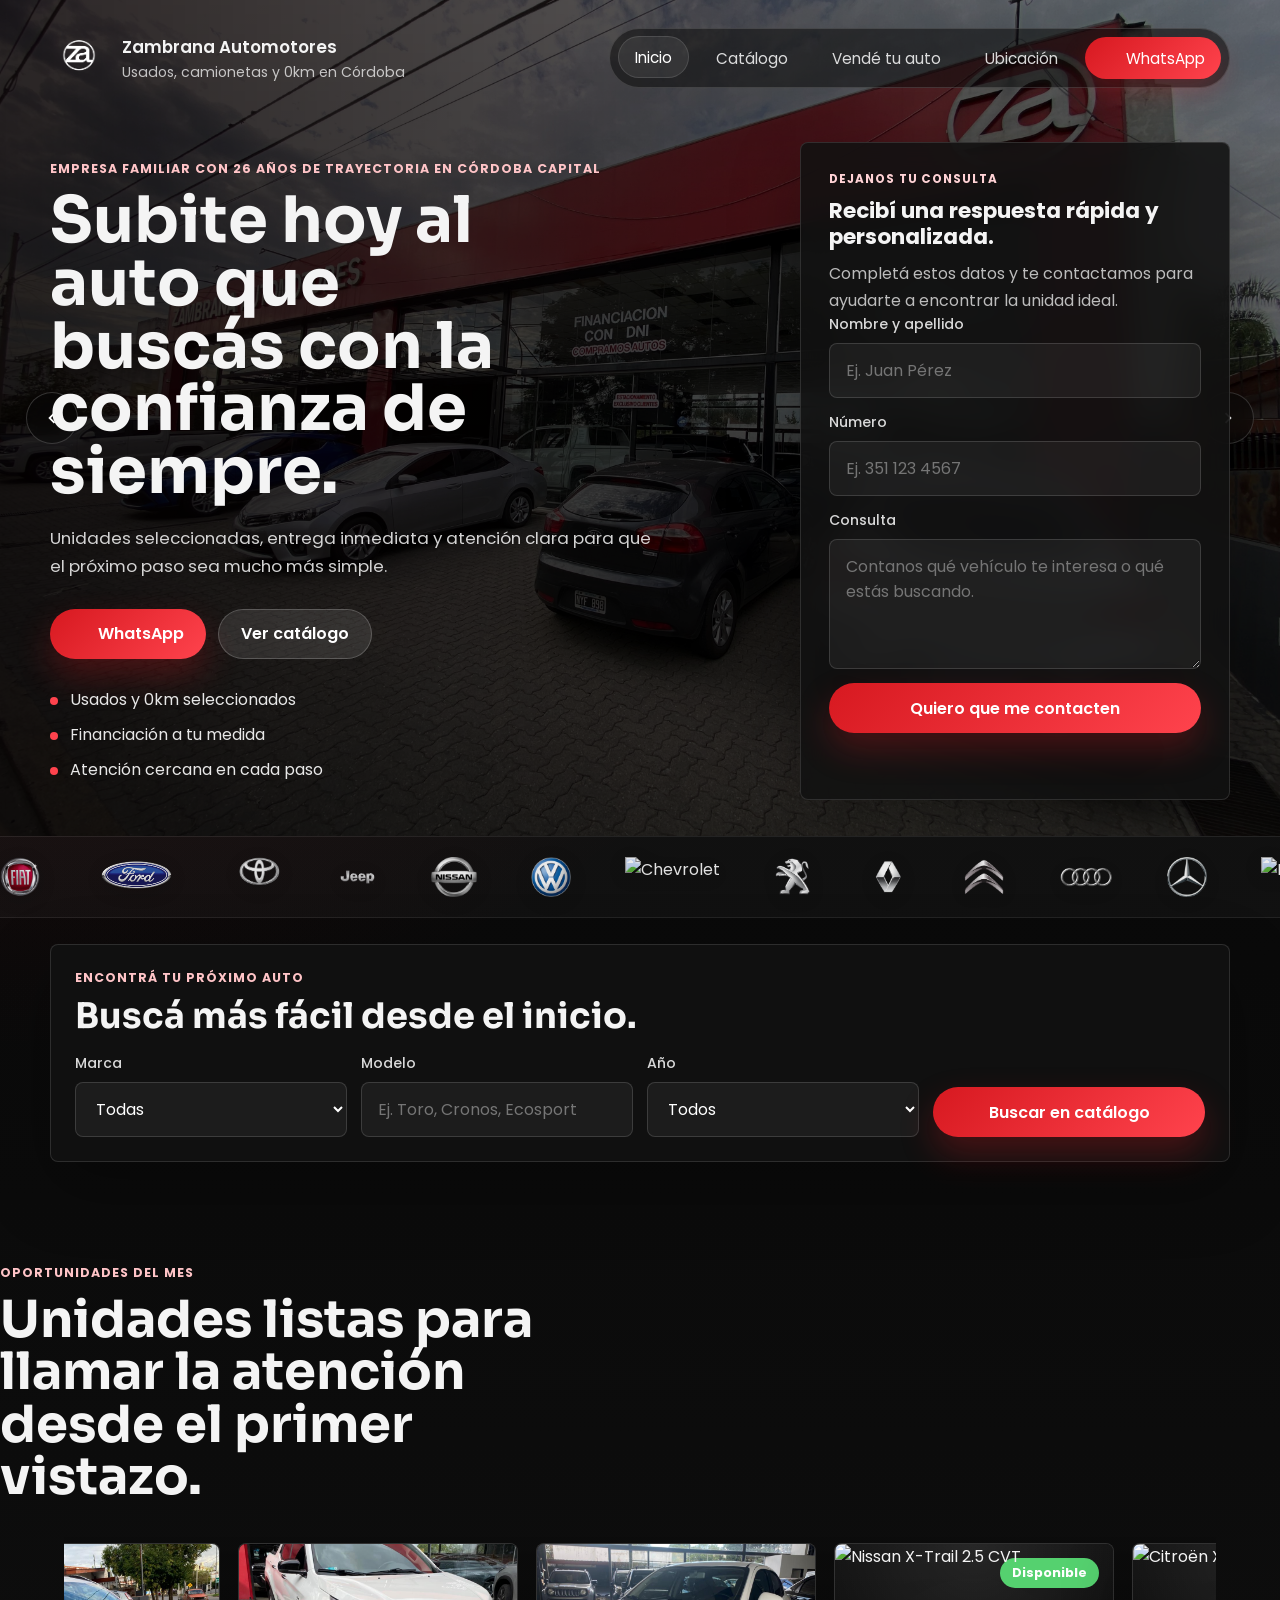
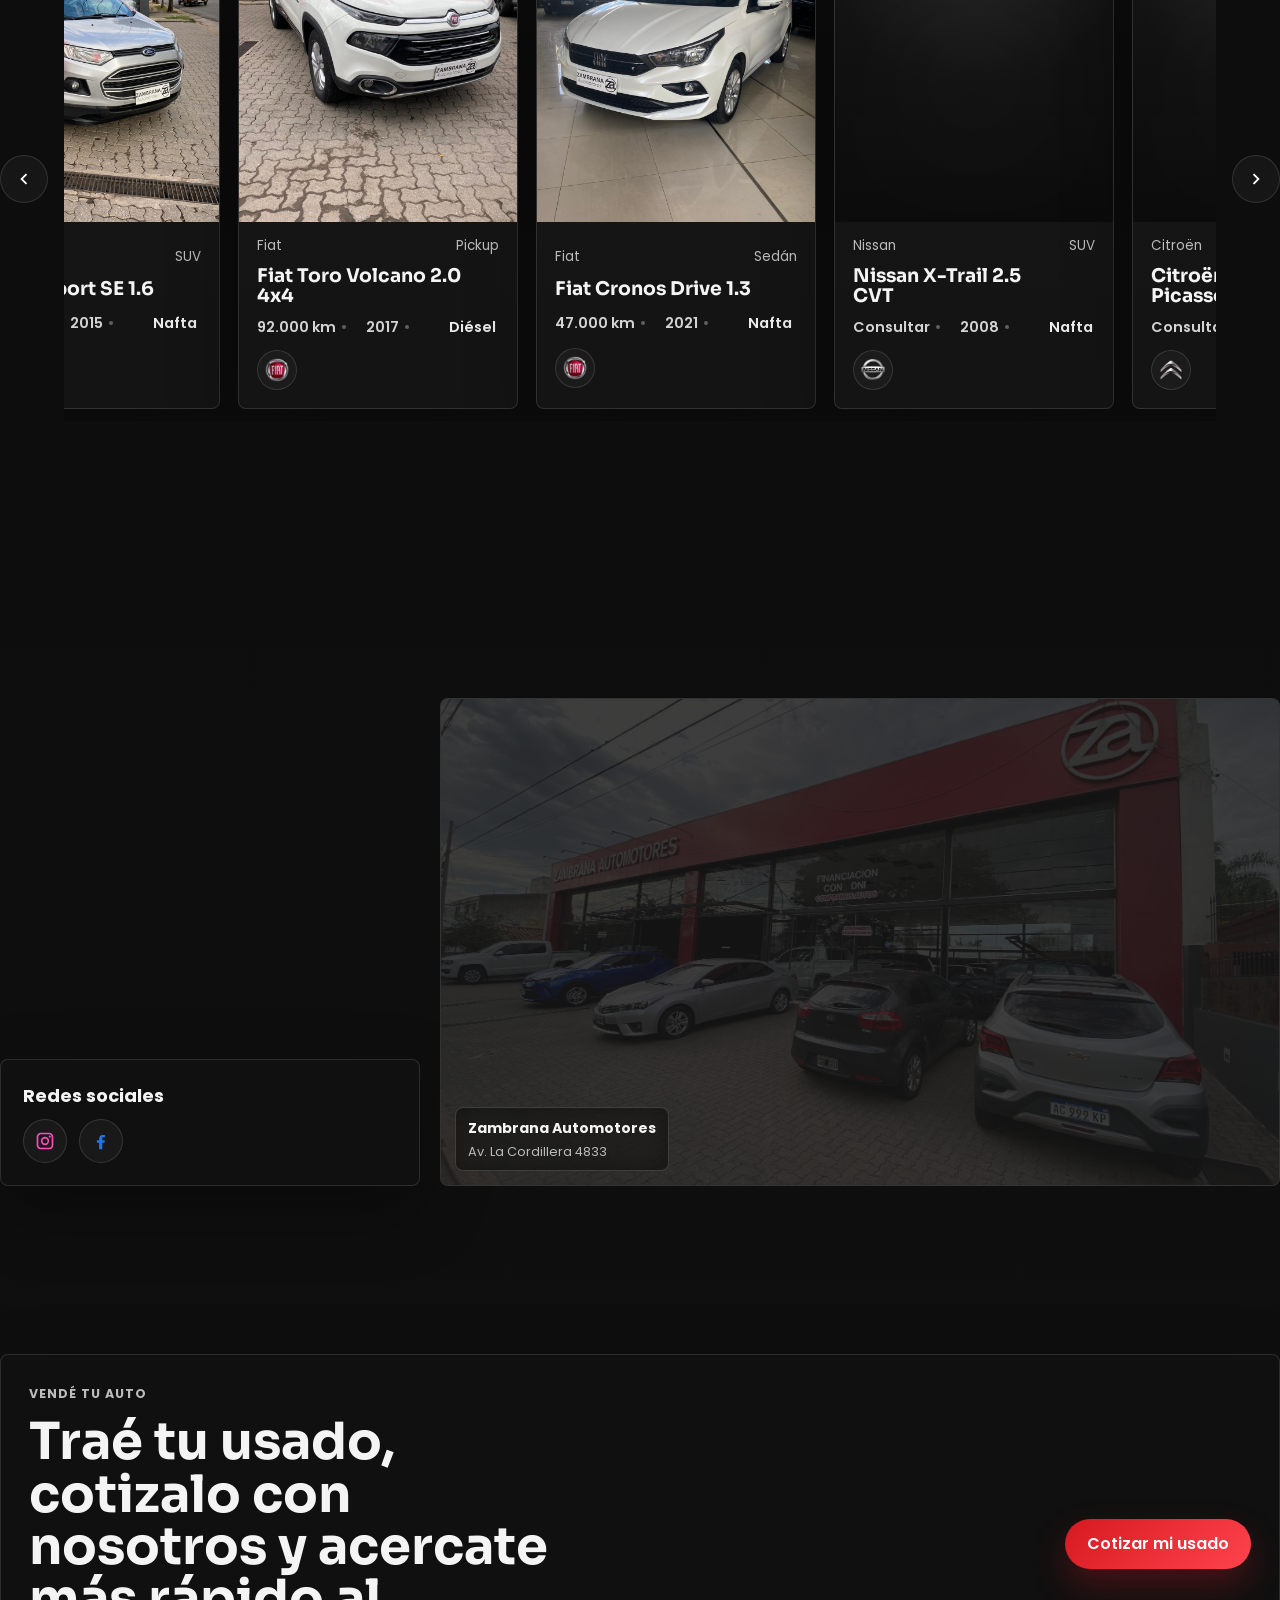
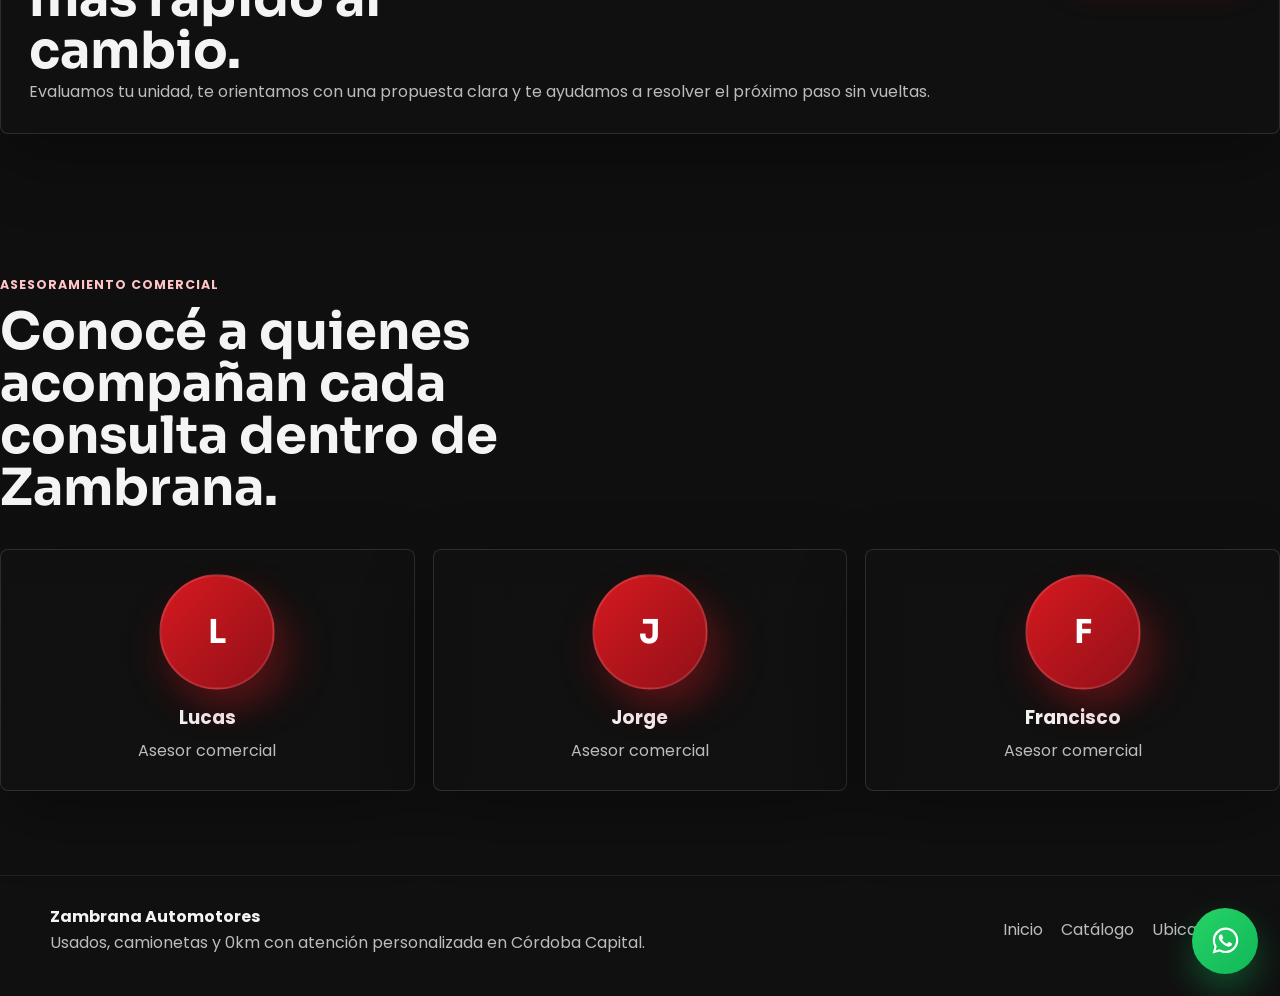
==== commit 89247349: "Add files via upload" ====
--- a/index.html
+++ b/index.html
@@ -57,7 +57,7 @@
           <a class="nav-link" href="catalog.html">Catálogo</a>
           <a class="nav-link" href="#vendetuauto">Vendé tu auto</a>
           <a class="nav-link" href="#ubicacion">Ubicación</a>
-          <a class="nav-cta" href="https://wa.me/5493512308551?text=Hola%20Zambrana%20Automotores%2C%20quiero%20hacer%20una%20consulta." target="_blank" rel="noreferrer">WhatsApp</a>
+          <a class="nav-cta" href="https://wa.me/5493512308551?text=Hola%20Zambrana%20Automotores%2C%20quiero%20hacer%20una%20consulta." target="_blank" rel="noreferrer"><img class="btn-icon" src="assets/icons/whatsapp.png" alt="">WhatsApp</a>
         </div>
       </nav>
 
@@ -69,7 +69,7 @@
             Unidades seleccionadas, entrega inmediata y atención clara para que el próximo paso sea mucho más simple.
           </p>
           <div class="hero-actions">
-            <a class="primary-btn" href="https://wa.me/5493512308551?text=Hola%20Zambrana%20Automotores%2C%20quiero%20hacer%20una%20consulta." target="_blank" rel="noreferrer">WhatsApp</a>
+            <a class="primary-btn" href="https://wa.me/5493512308551?text=Hola%20Zambrana%20Automotores%2C%20quiero%20hacer%20una%20consulta." target="_blank" rel="noreferrer"><img class="btn-icon" src="assets/icons/whatsapp.png" alt="">WhatsApp</a>
             <a class="secondary-btn" href="catalog.html">Ver catálogo</a>
           </div>
           <ul class="hero-points">
@@ -121,6 +121,13 @@
         <img src="assets/brands/citroen.png" alt="Citroën">
         <img src="assets/brands/audi.png" alt="Audi">
         <img src="assets/brands/mercedes.png" alt="Mercedes-Benz">
+        <img src="assets/brands/honda.png" alt="Honda">
+        <img src="assets/brands/yamaha.png" alt="Yamaha">
+        <img src="assets/brands/suzuki.png" alt="Suzuki">
+        <img src="assets/brands/bajaj.webp" alt="Bajaj">
+        <img src="assets/brands/motomel.png" alt="Motomel">
+        <img src="assets/brands/brava.png" alt="Brava">
+        <img src="assets/brands/zanella.png" alt="Zanella">
         <img src="assets/brands/fiat.png" alt="">
         <img src="assets/brands/ford.png" alt="">
         <img src="assets/brands/toyota.png" alt="">
@@ -131,6 +138,13 @@
         <img src="assets/brands/peugeot.png" alt="">
         <img src="assets/brands/renault.png" alt="">
         <img src="assets/brands/citroen.png" alt="">
+        <img src="assets/brands/honda.png" alt="">
+        <img src="assets/brands/yamaha.png" alt="">
+        <img src="assets/brands/suzuki.png" alt="">
+        <img src="assets/brands/bajaj.webp" alt="">
+        <img src="assets/brands/motomel.png" alt="">
+        <img src="assets/brands/brava.png" alt="">
+        <img src="assets/brands/zanella.png" alt="">
       </div>
     </section>
 
@@ -197,10 +211,11 @@
     </section>
 
     <section class="section contact-section" id="ubicacion">
-      <div class="section-heading split reveal-up">
-        <div>
-          <p class="eyebrow">Ubicación y horarios</p>
-          <h2>Visitá la agencia, conocé el stock y seguinos de cerca.</h2>
+      <div class="contact-marquee reveal-up" aria-hidden="true">
+        <div class="contact-marquee-track">
+          <span>Encontrá tu <em>vehículo</em> con la confianza que necesitás</span>
+          <span>Encontrá tu <em>vehículo</em> con la confianza que necesitás</span>
+          <span>Encontrá tu <em>vehículo</em> con la confianza que necesitás</span>
         </div>
       </div>
 
@@ -231,14 +246,14 @@
         </div>
 
         <div class="map-embed reveal-up reveal-delay-3">
-          <div class="map-overlay-card">
+          <div class="map-overlay-card map-overlay-card-compact">
             <strong>Zambrana Automotores</strong>
-            <span>Av. La Cordillera 4833 · Córdoba Capital</span>
-            <a class="secondary-dark-btn" href="https://maps.google.com/?q=Av.+La+Cordillera+4833,+Cordoba" target="_blank" rel="noreferrer">Abrir ubicación</a>
+            <span>Av. La Cordillera 4833</span>
           </div>
           <iframe
             title="Mapa de Zambrana Automotores"
-            src="https://www.google.com/maps/embed?pb=!1m18!1m12!1m3!1d3406.996696722425!2d-64.2396980251479!3d-31.359070374288205!2m3!1f0!2f0!3f0!3m2!1i1024!2i768!4f13.1!3m3!1m2!1s0x94329949fd75a8a7%3A0x9680d5778ddd616c!2sZambrana%20Automotores!5e0!3m2!1ses!2sar!4v1778094989736!5m2!1ses!2sar"
+            src="https://www.google.com/maps/embed?pb=!1m18!1m12!1m3!1d3406.996696722425!2d-64.2396980251479!3d-31.359070374288205!2m3!1f0!2f0!3f0!3m2!1i1024!2i768!4f13.1!3m3!1m2!1s0x94329949fd75a8a7%3A0x9680d5778ddd616c!2sZambrana%20Automotores!5e0!3m2!1ses!2sar!4v1778886511223!5m2!1ses!2sar"
+            allowfullscreen=""
             loading="lazy"
             referrerpolicy="no-referrer-when-downgrade"
           ></iframe>
--- a/styles.css
+++ b/styles.css
@@ -36,6 +36,74 @@
   background:
     radial-gradient(circle at top left, rgba(215, 25, 32, 0.18), transparent 24%),
     linear-gradient(180deg, #060606 0%, #0d0d0d 40%, #101010 100%);
+  position: relative;
+  min-height: 100vh;
+  opacity: 1;
+  transform-origin: center top;
+  transform: translateY(0);
+  filter: blur(0);
+  transition: opacity 560ms cubic-bezier(0.2, 0.7, 0.2, 1), transform 620ms cubic-bezier(0.2, 0.7, 0.2, 1), filter 560ms cubic-bezier(0.2, 0.7, 0.2, 1);
+}
+
+body::before,
+body::after {
+  content: "";
+  position: fixed;
+  inset: 0;
+  pointer-events: none;
+  z-index: 9999;
+  opacity: 0;
+}
+
+body::before {
+  background:
+    linear-gradient(112deg,
+      transparent 0 34%,
+      rgba(255, 255, 255, 0.06) 44%,
+      rgba(255, 255, 255, 0.18) 48%,
+      rgba(215, 25, 32, 0.22) 50%,
+      rgba(255, 255, 255, 0.18) 52%,
+      rgba(255, 255, 255, 0.06) 56%,
+      transparent 66%);
+  transform: translateX(-125%) skewX(-14deg);
+  transition: opacity 260ms ease, transform 760ms cubic-bezier(0.16, 0.84, 0.32, 1);
+}
+
+body::after {
+  background:
+    radial-gradient(circle at center, rgba(215, 25, 32, 0.08), transparent 52%),
+    linear-gradient(180deg, rgba(0, 0, 0, 0.16), rgba(0, 0, 0, 0.04));
+  transition: opacity 360ms ease;
+}
+
+body.page-is-entering {
+  opacity: 0.68;
+  transform: translateY(26px) scale(0.988);
+  filter: blur(8px);
+}
+
+body.page-is-entering::before {
+  opacity: 1;
+  transform: translateX(112%) skewX(-14deg);
+}
+
+body.page-is-entering::after {
+  opacity: 0.46;
+}
+
+body.page-is-leaving {
+  opacity: 0.54;
+  transform: translateY(-18px) scale(0.985);
+  filter: blur(10px);
+}
+
+body.page-is-leaving::before {
+  opacity: 1;
+  transform: translateX(118%) skewX(-14deg);
+}
+
+body.page-is-leaving::after {
+  opacity: 0.58;
 }
 
 a {
@@ -147,6 +215,7 @@
   display: inline-flex;
   align-items: center;
   justify-content: center;
+  gap: 10px;
   min-height: 50px;
   border: 0;
   border-radius: 999px;
@@ -343,12 +412,14 @@
   display: inline-flex;
   align-items: center;
   justify-content: center;
+  gap: 9px;
   font-size: 0.95rem;
 }
 
 .nav-link {
   color: rgba(255, 255, 255, 0.84);
   border: 1px solid transparent;
+  transition: color 200ms ease, background-color 220ms ease, border-color 220ms ease, transform 220ms ease;
 }
 
 .nav-link:hover,
@@ -356,12 +427,27 @@
   color: var(--white);
   background: rgba(255, 255, 255, 0.08);
   border-color: rgba(255, 255, 255, 0.12);
+  transform: translateY(-1px);
 }
 
 .nav-cta {
   color: var(--white);
   background: linear-gradient(135deg, var(--accent), var(--accent-2));
   box-shadow: 0 12px 26px rgba(215, 25, 32, 0.24);
+  transition: transform 220ms ease, box-shadow 220ms ease, filter 220ms ease;
+}
+
+.nav-cta:hover {
+  transform: translateY(-1px);
+  box-shadow: 0 16px 28px rgba(215, 25, 32, 0.3);
+}
+
+.btn-icon {
+  width: 16px;
+  height: 16px;
+  object-fit: contain;
+  flex: 0 0 16px;
+  filter: brightness(0) invert(1);
 }
 
 .hero-layout {
@@ -372,6 +458,41 @@
   align-items: center;
   gap: 34px;
   padding-top: 54px;
+}
+
+.hero-home .hero-copy,
+.hero-home .hero-form-card,
+.hero-home .topbar {
+  transition: opacity 720ms ease, transform 720ms ease, filter 720ms ease;
+}
+
+.hero-home:not(.is-ready) .topbar,
+.hero-home:not(.is-ready) .hero-copy,
+.hero-home:not(.is-ready) .hero-form-card {
+  opacity: 0;
+  transform: translateY(22px);
+  filter: blur(6px);
+}
+
+.hero-home.is-ready .topbar {
+  opacity: 1;
+  transform: translateY(0);
+  filter: blur(0);
+  transition-delay: 40ms;
+}
+
+.hero-home.is-ready .hero-copy {
+  opacity: 1;
+  transform: translateY(0);
+  filter: blur(0);
+  transition-delay: 120ms;
+}
+
+.hero-home.is-ready .hero-form-card {
+  opacity: 1;
+  transform: translateY(0);
+  filter: blur(0);
+  transition-delay: 220ms;
 }
 
 .hero-copy {
@@ -469,6 +590,21 @@
   gap: 8px;
 }
 
+.filter-label {
+  display: inline-flex;
+  align-items: center;
+  gap: 8px;
+}
+
+.filter-label-icon {
+  width: 14px;
+  height: 14px;
+  object-fit: contain;
+  flex: 0 0 14px;
+  filter: brightness(0) invert(1);
+  opacity: 0.92;
+}
+
 .lead-form span,
 .quick-search-form span,
 .filters-form span,
@@ -493,6 +629,13 @@
   outline: none;
 }
 
+.quick-search-form select option,
+.filters-form select option,
+.catalog-order select option {
+  color: #111111;
+  background: #ffffff;
+}
+
 .lead-form textarea {
   resize: vertical;
   min-height: 112px;
@@ -628,11 +771,20 @@
     linear-gradient(180deg, rgba(255, 255, 255, 0.02), rgba(255, 255, 255, 0.01)),
     rgba(18, 18, 18, 0.96);
   transition: transform 240ms ease, border-color 240ms ease, box-shadow 240ms ease, background 240ms ease;
+  position: relative;
+}
+
+.vehicle-card-overlay {
+  position: absolute;
+  inset: 0;
+  z-index: 1;
 }
 
 .vehicle-media-link,
 .vehicle-title-link {
   display: block;
+  position: relative;
+  z-index: 2;
 }
 
 .vehicle-card:hover {
@@ -644,8 +796,26 @@
     rgba(18, 18, 18, 0.98);
 }
 
+.vehicle-card::after {
+  content: "";
+  position: absolute;
+  inset: 0;
+  background: linear-gradient(120deg, transparent 24%, rgba(255, 255, 255, 0.08) 50%, transparent 76%);
+  transform: translateX(-130%);
+  transition: transform 520ms ease;
+  pointer-events: none;
+}
+
+.vehicle-card:hover::after {
+  transform: translateX(130%);
+}
+
 .vehicle-card:hover .vehicle-image {
   transform: scale(1.04);
+}
+
+.vehicle-card-compact:hover .vehicle-image {
+  transform: scale(1.02);
 }
 
 .vehicle-title-link:hover .vehicle-title {
@@ -661,14 +831,72 @@
   position: relative;
   aspect-ratio: 16 / 11;
   overflow: hidden;
+  background: linear-gradient(180deg, rgba(255, 255, 255, 0.08), rgba(255, 255, 255, 0.02));
+}
+
+.vehicle-image-backdrop {
+  position: absolute;
+  inset: 0;
+  background-position: center center;
+  background-repeat: no-repeat;
+  background-size: cover;
+  filter: blur(18px) saturate(1.08);
+  transform: scale(1.12);
+  opacity: 0.44;
+}
+
+.vehicle-image-backdrop::after {
+  content: "";
+  position: absolute;
+  inset: 0;
+  background:
+    linear-gradient(180deg, rgba(8, 8, 8, 0.12), rgba(8, 8, 8, 0.4)),
+    radial-gradient(circle at center, rgba(255, 255, 255, 0.1), transparent 62%);
+}
+
+.vehicle-card-compact .vehicle-media {
+  aspect-ratio: 1 / 1;
+  display: flex;
+  align-items: center;
+  justify-content: center;
+  margin: 0;
+  padding: 0;
+  border-radius: 0;
+  box-sizing: border-box;
+  background:
+    radial-gradient(circle at top, rgba(255, 255, 255, 0.08), transparent 48%),
+    linear-gradient(180deg, rgba(22, 22, 22, 0.92), rgba(12, 12, 12, 0.98));
 }
 
 .vehicle-image {
   width: 100%;
   height: 100%;
   object-fit: cover;
-  object-position: center center;
+  object-position: center 46%;
+  position: relative;
+  z-index: 1;
   transition: transform 320ms ease;
+}
+
+.vehicle-card-compact .vehicle-image {
+  object-fit: cover;
+  width: 100%;
+  height: 100%;
+  padding: 0;
+  box-sizing: border-box;
+  filter: none;
+}
+
+.vehicle-card-compact .vehicle-image-backdrop {
+  opacity: 0.32;
+  filter: blur(16px) saturate(1.08);
+  transform: scale(1.12);
+}
+
+.vehicle-card-compact .vehicle-image-backdrop::after {
+  background:
+    linear-gradient(180deg, rgba(12, 12, 12, 0.08), rgba(12, 12, 12, 0.22)),
+    radial-gradient(circle at center, rgba(255, 255, 255, 0.06), transparent 58%);
 }
 
 .vehicle-tag {
@@ -701,8 +929,10 @@
 
 .vehicle-body {
   display: grid;
-  gap: 12px;
-  padding: 18px 18px 20px;
+  gap: 10px;
+  padding: 14px 18px 18px;
+  position: relative;
+  z-index: 2;
 }
 
 .vehicle-meta,
@@ -723,7 +953,9 @@
 
 .vehicle-title {
   font-size: 1.18rem;
-  max-width: 14ch;
+  max-width: 15ch;
+  line-height: 1.08;
+  margin: 0;
 }
 
 .vehicle-description {
@@ -740,13 +972,16 @@
 
 .vehicle-inline-specs {
   justify-content: flex-start;
-  gap: 0;
+  gap: 6px 10px;
+  font-size: 0.9rem;
+  font-weight: 600;
+  color: rgba(255, 255, 255, 0.82);
 }
 
 .vehicle-inline-specs span {
   position: relative;
-  padding-right: 12px;
-  margin-right: 12px;
+  padding-right: 10px;
+  margin-right: 10px;
 }
 
 .vehicle-inline-specs span:not(:last-child)::after {
@@ -761,9 +996,51 @@
   background: rgba(255, 255, 255, 0.32);
 }
 
+.vehicle-inline-specs .vehicle-spec-fuel {
+  display: inline-flex;
+  align-items: center;
+  gap: 6px;
+  padding: 0;
+  margin-right: 0;
+  border-radius: 0;
+  background: transparent;
+  color: rgba(255, 255, 255, 0.92);
+}
+
+.vehicle-inline-specs .vehicle-spec-fuel::after {
+  display: none;
+}
+
+.vehicle-inline-specs .vehicle-spec-fuel img {
+  width: 14px;
+  height: 14px;
+  object-fit: contain;
+  flex: 0 0 auto;
+  filter: brightness(0) invert(1);
+  opacity: 0.94;
+}
+
+.vehicle-inline-specs .vehicle-spec-fuel span {
+  padding-right: 0;
+  margin-right: 0;
+}
+
+.vehicle-inline-specs .vehicle-spec-fuel span::after {
+  display: none;
+}
+
 .vehicle-card-footer {
   align-items: center;
-  gap: 16px;
+  gap: 12px;
+  margin-top: 2px;
+}
+
+.vehicle-card-footer-right {
+  display: flex;
+  align-items: center;
+  justify-content: flex-end;
+  gap: 14px;
+  flex-wrap: wrap;
 }
 
 .vehicle-card-actions {
@@ -797,6 +1074,51 @@
   border-color: rgba(255, 255, 255, 0.14);
 }
 
+.vehicle-brand-mark {
+  width: 44px;
+  height: 44px;
+  padding: 7px;
+  border-radius: 50%;
+  display: grid;
+  place-items: center;
+  border: 1px solid rgba(255, 255, 255, 0.12);
+  background: rgba(255, 255, 255, 0.04);
+}
+
+.vehicle-brand-mark img {
+  width: 100%;
+  height: 100%;
+  object-fit: contain;
+}
+
+.vehicle-card-compact .vehicle-card-footer {
+  justify-content: space-between;
+  align-items: center;
+}
+
+.vehicle-card-compact .vehicle-price {
+  margin-right: 0;
+  font-size: 1.14rem;
+}
+
+.vehicle-card-compact .vehicle-price.is-hidden {
+  display: none;
+}
+
+.vehicle-card-compact .vehicle-card-footer-right {
+  display: flex;
+  align-items: center;
+  justify-content: end;
+  gap: 0;
+}
+
+.vehicle-card-compact .vehicle-brand-mark {
+  align-self: center;
+  width: 40px;
+  height: 40px;
+  background: rgba(255, 255, 255, 0.03);
+}
+
 .used-car-card {
   border-radius: var(--radius);
   padding: 28px;
@@ -810,7 +1132,43 @@
   display: grid;
   gap: 20px;
   grid-template-columns: minmax(300px, 420px) minmax(0, 1fr);
-  align-items: start;
+  align-items: stretch;
+}
+
+.contact-marquee {
+  overflow: hidden;
+  margin-bottom: 26px;
+  padding: 8px 0 4px;
+  border-top: 1px solid rgba(255, 255, 255, 0.08);
+  border-bottom: 1px solid rgba(255, 255, 255, 0.08);
+}
+
+.contact-marquee-track {
+  display: flex;
+  gap: 82px;
+  width: max-content;
+  animation: contact-marquee 18s linear infinite;
+}
+
+.contact-marquee-track span {
+  font-family: "Sora", sans-serif;
+  font-size: clamp(3rem, 5.8vw, 6.2rem);
+  font-weight: 900;
+  letter-spacing: -0.075em;
+  line-height: 0.94;
+  white-space: nowrap;
+  color: rgba(255, 255, 255, 0.96);
+  text-transform: none;
+}
+
+.contact-marquee-track em {
+  font-style: normal;
+  color: var(--accent);
+}
+
+@keyframes contact-marquee {
+  from { transform: translateX(0); }
+  to { transform: translateX(-33.333%); }
 }
 
 .contact-stack {
@@ -824,18 +1182,48 @@
   padding: 22px;
 }
 
+.contact-card {
+  position: relative;
+  overflow: hidden;
+}
+
+.contact-card::after {
+  content: "";
+  position: absolute;
+  inset: 0;
+  border-radius: inherit;
+  pointer-events: none;
+  box-shadow: inset 0 0 0 1px rgba(255, 255, 255, 0);
+  transition: box-shadow 220ms ease, background-color 220ms ease;
+}
+
 .contact-card strong {
   display: block;
   margin-bottom: 10px;
   font-size: 1.12rem;
 }
 
+.contact-card:hover {
+  transform: translateY(-4px);
+  border-color: rgba(215, 25, 32, 0.32);
+  box-shadow:
+    0 20px 38px rgba(0, 0, 0, 0.26),
+    0 0 0 1px rgba(215, 25, 32, 0.12);
+}
+
+.contact-card:hover::after {
+  box-shadow: inset 0 0 0 1px rgba(255, 86, 93, 0.22);
+  background: linear-gradient(180deg, rgba(215, 25, 32, 0.06), transparent 36%);
+}
+
 .map-embed {
-  min-height: 382px;
+  min-height: 100%;
   overflow: hidden;
   border: 1px solid var(--line);
   background: rgba(255, 255, 255, 0.04);
   position: relative;
+  display: flex;
+  align-items: stretch;
 }
 
 .map-embed::before {
@@ -852,6 +1240,7 @@
 .map-embed iframe {
   width: 100%;
   height: 100%;
+  min-height: 382px;
   border: 0;
   position: relative;
   z-index: 1;
@@ -883,6 +1272,25 @@
   font-size: 0.92rem;
 }
 
+.map-overlay-card-compact {
+  top: auto;
+  bottom: 14px;
+  left: 14px;
+  max-width: 220px;
+  padding: 10px 12px;
+  gap: 4px;
+  background: rgba(10, 10, 10, 0.64);
+}
+
+.map-overlay-card-compact strong {
+  font-size: 0.88rem;
+}
+
+.map-overlay-card-compact span {
+  font-size: 0.8rem;
+  line-height: 1.35;
+}
+
 .socials-links {
   display: flex;
   flex-wrap: wrap;
@@ -929,9 +1337,18 @@
   text-align: center;
 }
 
+.seller-card-drive {
+  transform: translate3d(-54px, 22px, 0) rotate(-2.4deg);
+  transform-origin: center bottom;
+}
+
+.seller-card-drive.is-visible {
+  transform: translate3d(0, 0, 0) rotate(0deg);
+}
+
 .seller-avatar {
-  width: 72px;
-  height: 72px;
+  width: 112px;
+  height: 112px;
   margin: 0 auto 16px;
   border-radius: 50%;
   display: grid;
@@ -939,14 +1356,41 @@
   background: linear-gradient(135deg, var(--accent), #911018);
   color: var(--white);
   font-family: "Sora", sans-serif;
-  font-size: 1.55rem;
+  font-size: 2rem;
   font-weight: 700;
+  box-shadow: 0 18px 34px rgba(215, 25, 32, 0.22);
+  border: 2px solid rgba(255, 255, 255, 0.12);
+  transition: transform 420ms ease, box-shadow 420ms ease;
 }
 
 .seller-card strong {
   display: block;
   margin-bottom: 6px;
   font-size: 1.16rem;
+}
+
+#sellers-grid:empty::before {
+  content: "";
+  display: block;
+  min-height: 1px;
+}
+
+.seller-card.is-visible .seller-avatar {
+  transform: translateX(10px) scale(1.03);
+  box-shadow:
+    24px 18px 36px rgba(215, 25, 32, 0.18),
+    0 18px 34px rgba(215, 25, 32, 0.22);
+}
+
+.seller-card:hover {
+  border-color: rgba(215, 25, 32, 0.28);
+  box-shadow:
+    0 24px 46px rgba(0, 0, 0, 0.34),
+    0 0 0 1px rgba(215, 25, 32, 0.12);
+}
+
+.seller-card:hover .seller-avatar {
+  transform: translateX(12px) scale(1.06);
 }
 
 .site-footer {
@@ -1112,6 +1556,35 @@
   gap: 16px;
 }
 
+.vehicle-detail-top {
+  display: grid;
+  grid-template-columns: minmax(0, 1fr) 124px;
+  gap: 20px;
+  align-items: start;
+}
+
+.vehicle-detail-heading {
+  display: grid;
+  gap: 12px;
+}
+
+.vehicle-detail-brand-mark {
+  min-height: 124px;
+  border-radius: var(--radius);
+  border: 1px solid var(--line);
+  background: linear-gradient(180deg, rgba(255, 255, 255, 0.03), rgba(255, 255, 255, 0.015));
+  display: grid;
+  place-items: center;
+  padding: 20px;
+}
+
+.vehicle-detail-brand-mark img {
+  width: 100%;
+  max-width: 84px;
+  max-height: 84px;
+  object-fit: contain;
+}
+
 .vehicle-detail-main {
   border-radius: var(--radius);
   overflow: hidden;
@@ -1124,10 +1597,26 @@
   object-fit: cover;
 }
 
+.vehicle-detail-strip-shell {
+  display: grid;
+  grid-template-columns: auto minmax(0, 1fr) auto;
+  gap: 12px;
+  align-items: center;
+}
+
 .vehicle-detail-thumbs {
   display: grid;
+  grid-auto-flow: column;
+  grid-auto-columns: minmax(220px, 1fr);
   gap: 12px;
-  grid-template-columns: repeat(4, minmax(0, 1fr));
+  overflow-x: auto;
+  scrollbar-width: none;
+  scroll-snap-type: x proximity;
+  padding-bottom: 4px;
+}
+
+.vehicle-detail-thumbs::-webkit-scrollbar {
+  display: none;
 }
 
 .vehicle-detail-thumb {
@@ -1135,6 +1624,10 @@
   border-radius: var(--radius);
   overflow: hidden;
   cursor: pointer;
+  min-height: 148px;
+  border: 1px solid rgba(255, 255, 255, 0.1);
+  background: rgba(255, 255, 255, 0.03);
+  scroll-snap-align: start;
 }
 
 .vehicle-detail-thumb.is-active {
@@ -1143,8 +1636,26 @@
 
 .vehicle-detail-thumb img {
   width: 100%;
-  aspect-ratio: 1 / 1;
+  height: 100%;
+  min-height: 148px;
   object-fit: cover;
+}
+
+.vehicle-gallery-arrow {
+  width: 46px;
+  height: 46px;
+  border-radius: 50%;
+  border: 1px solid var(--line);
+  background: rgba(255, 255, 255, 0.04);
+  color: var(--white);
+  display: grid;
+  place-items: center;
+  cursor: pointer;
+}
+
+.vehicle-gallery-arrow svg {
+  width: 22px;
+  fill: currentColor;
 }
 
 .vehicle-detail-header {
@@ -1174,8 +1685,20 @@
 }
 
 .vehicle-specs strong {
+  display: inline-flex;
+  align-items: center;
+  gap: 8px;
   font-size: 0.84rem;
   color: var(--muted);
+}
+
+.vehicle-spec-icon {
+  width: 14px;
+  height: 14px;
+  object-fit: contain;
+  flex: 0 0 14px;
+  filter: brightness(0) invert(1);
+  opacity: 0.88;
 }
 
 .vehicle-highlights {
@@ -1258,8 +1781,7 @@
   .quick-search-form,
   .catalog-grid,
   .sellers-grid,
-  .vehicle-specs,
-  .vehicle-detail-thumbs {
+  .vehicle-specs {
     grid-template-columns: 1fr;
   }
 
@@ -1283,7 +1805,8 @@
   .vehicle-detail-header,
   .vehicle-meta,
   .vehicle-inline-specs,
-  .vehicle-card-footer {
+  .vehicle-card-footer,
+  .vehicle-card-footer-right {
     align-items: flex-start;
     flex-direction: column;
   }
@@ -1294,6 +1817,15 @@
 
   .catalog-search {
     grid-template-columns: 1fr;
+  }
+
+  .vehicle-detail-top,
+  .vehicle-detail-strip-shell {
+    grid-template-columns: 1fr;
+  }
+
+  .vehicle-gallery-arrow {
+    display: none;
   }
 
   .carousel-shell {
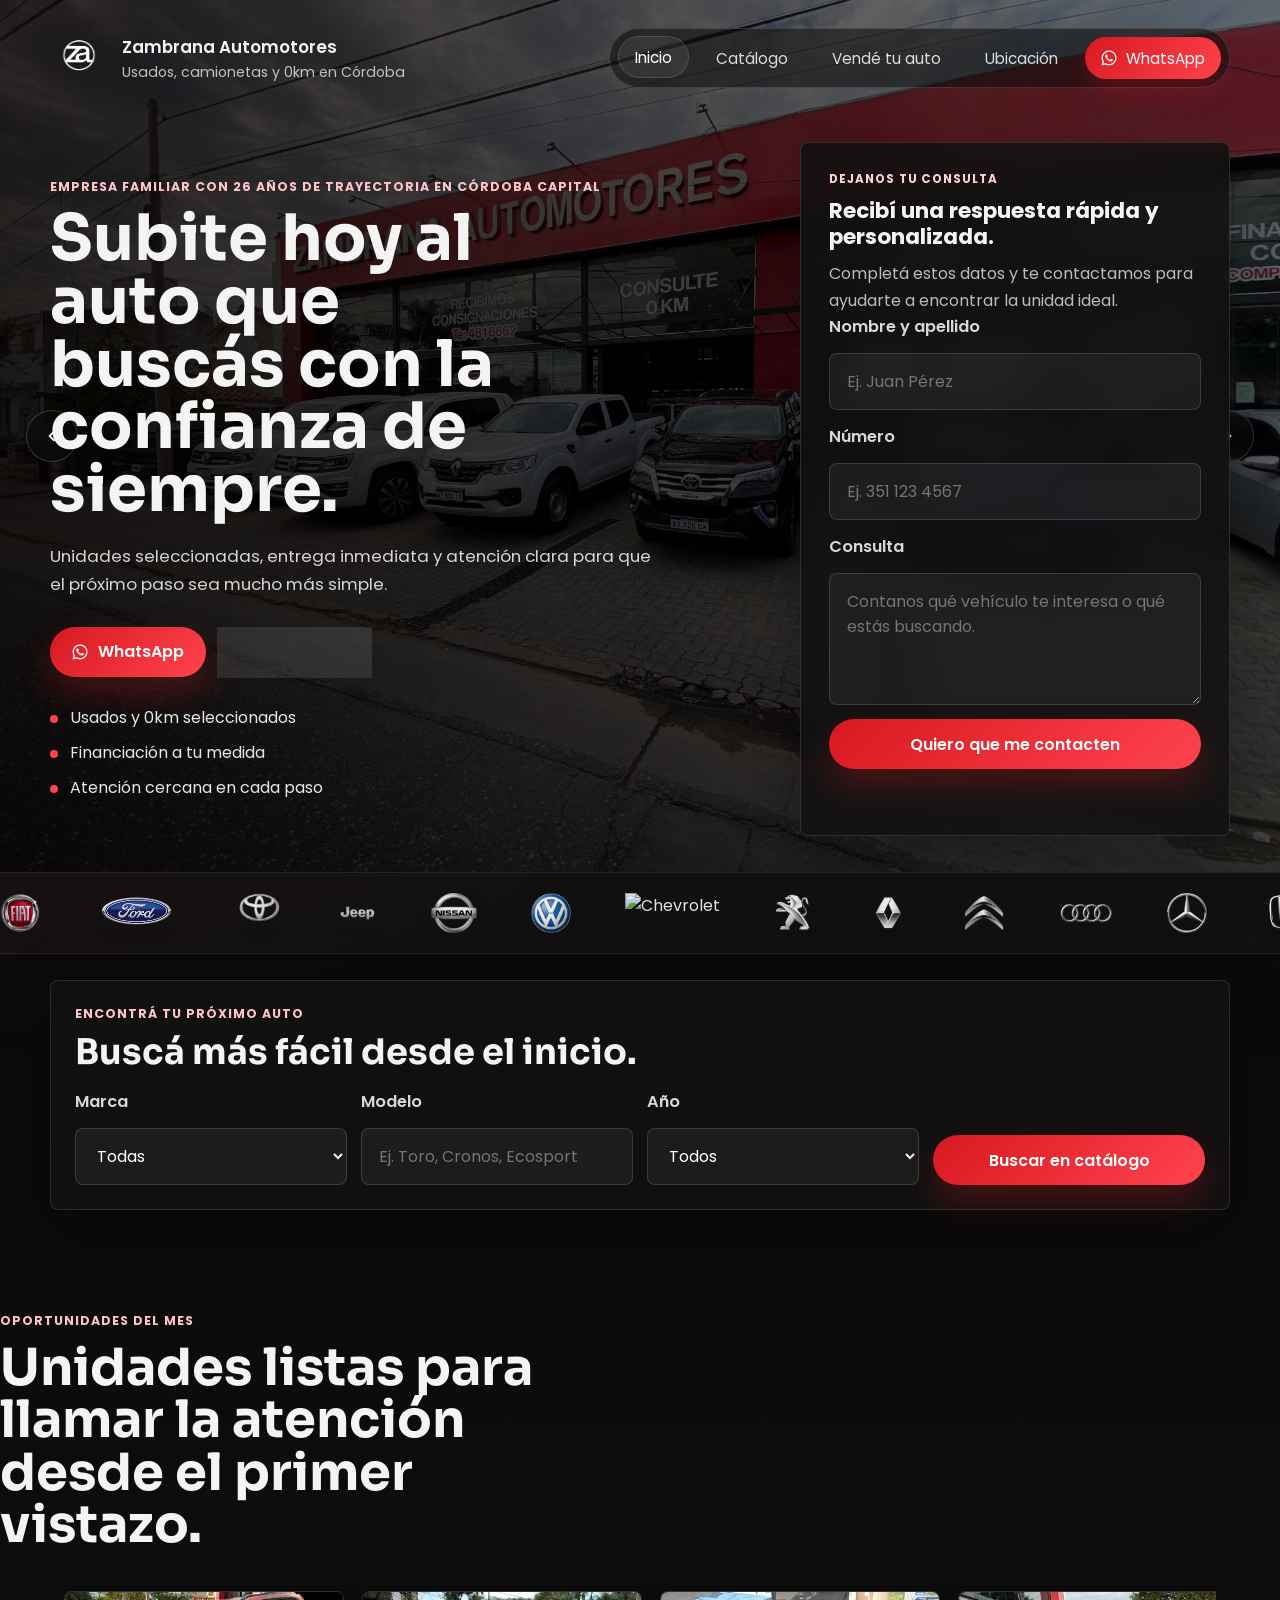
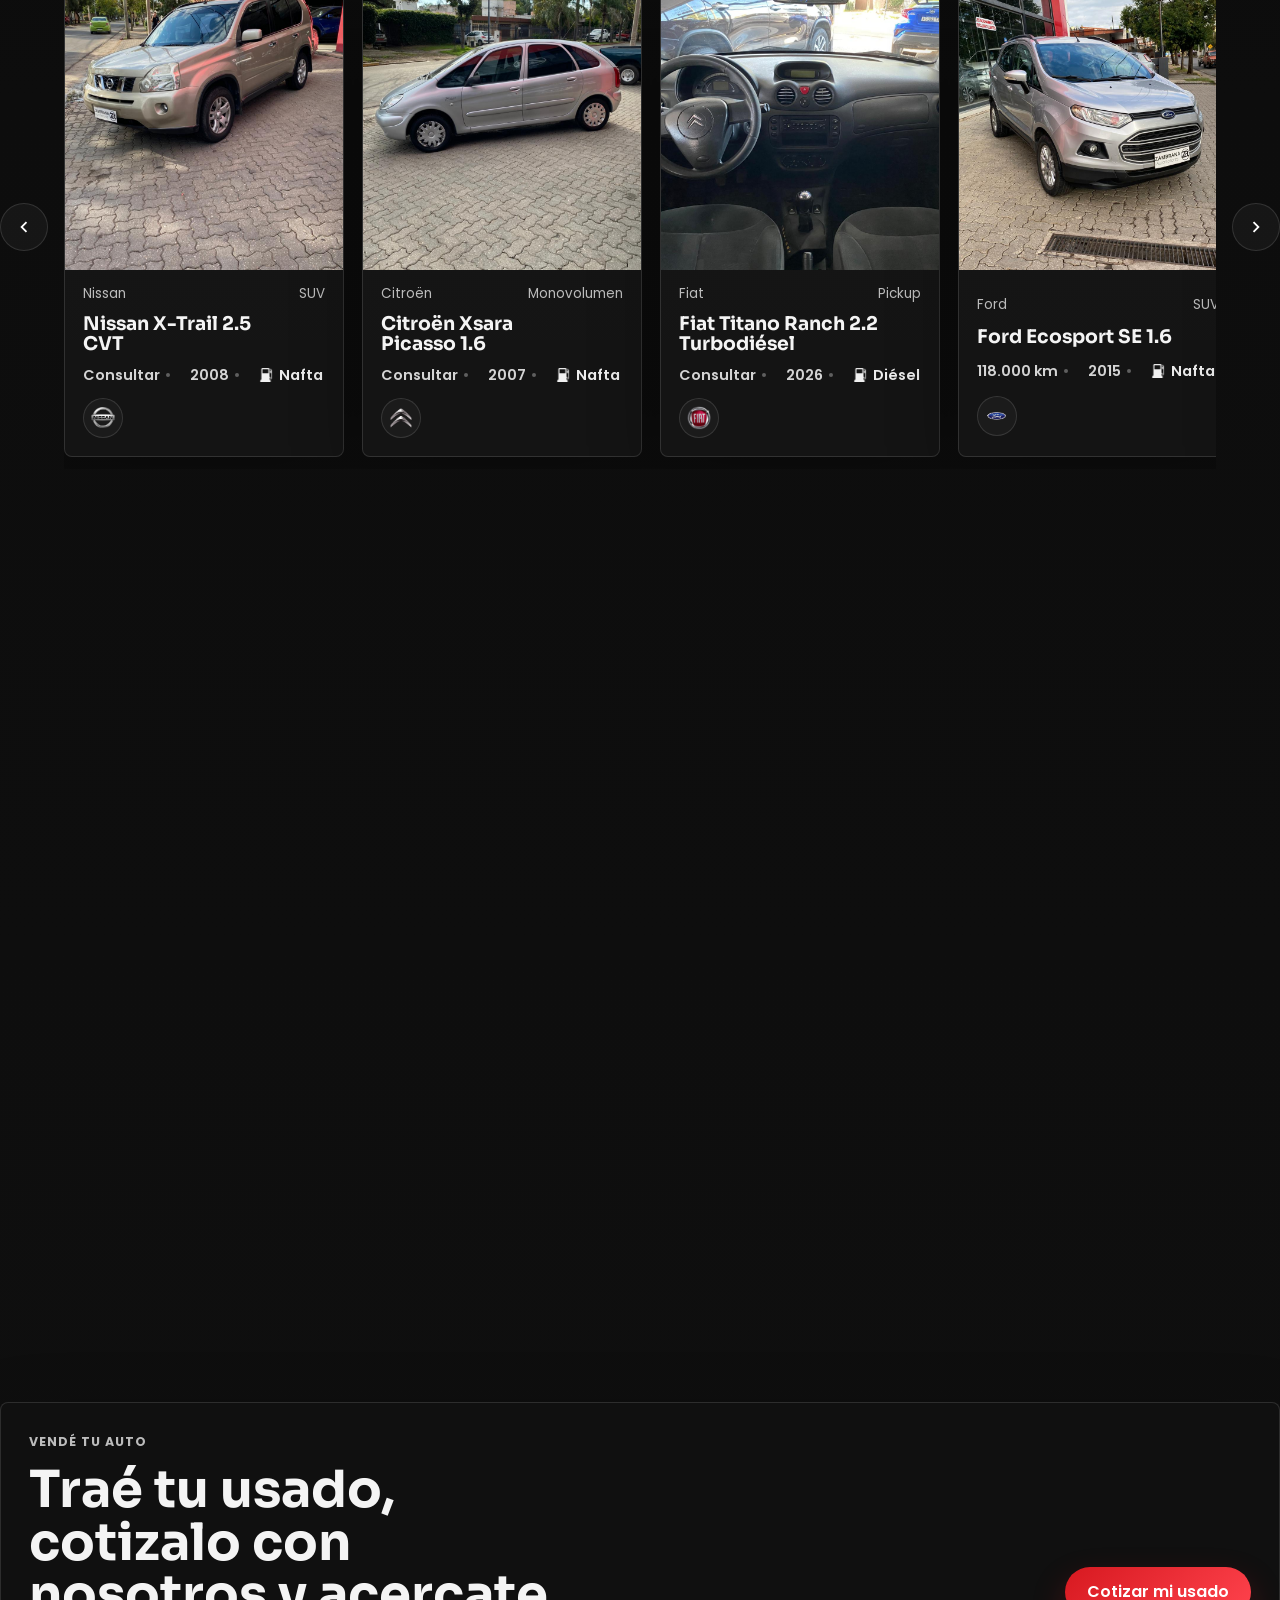
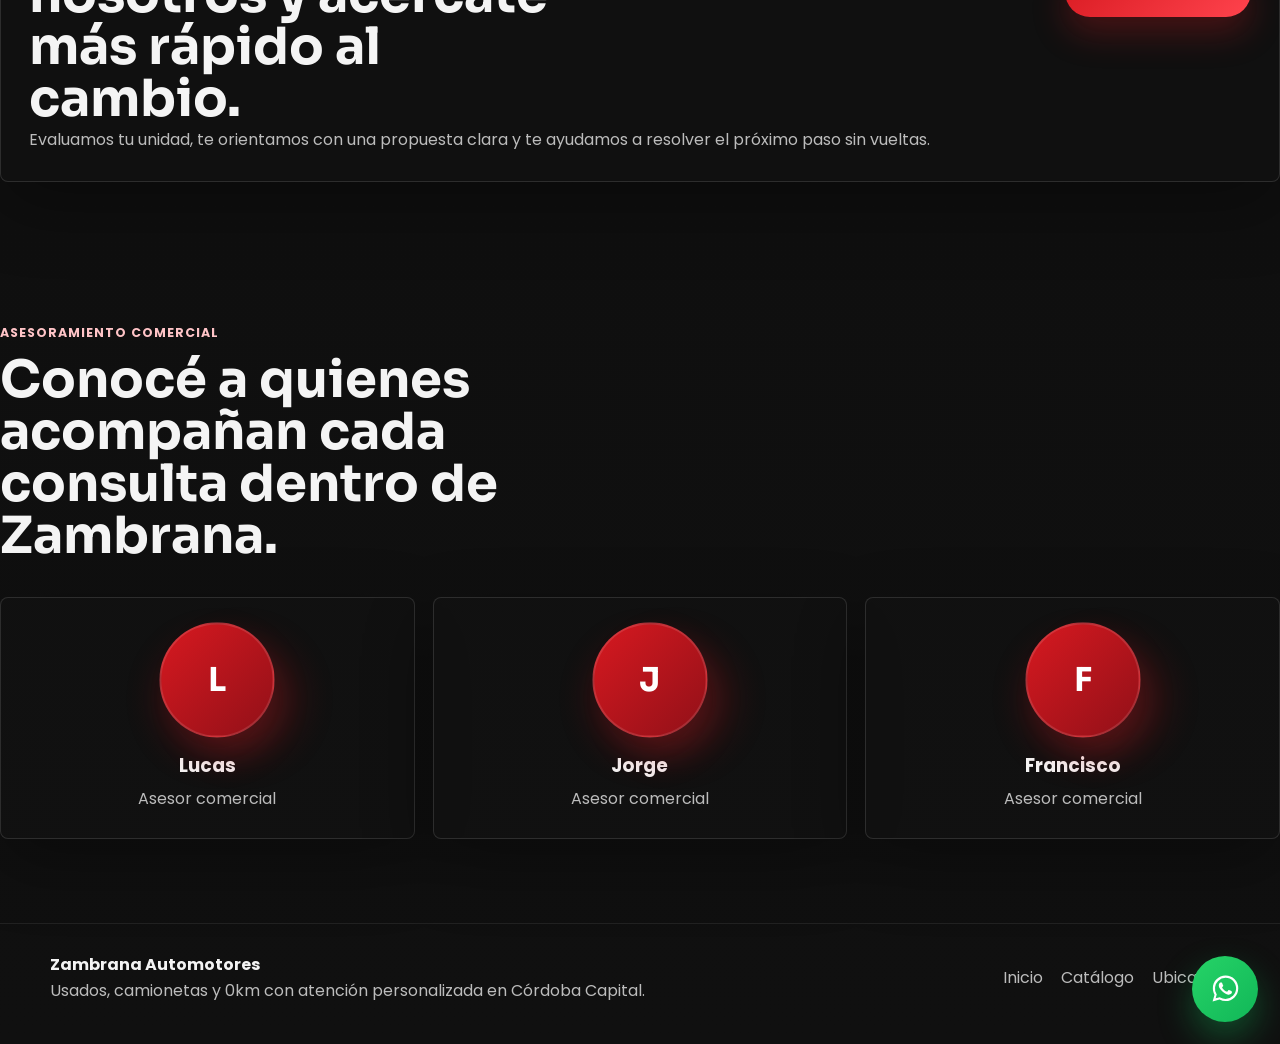
==== commit 3b81850b: "Cambios Fase pre final" ====
--- a/index.html
+++ b/index.html
@@ -30,6 +30,12 @@
   <header class="hero hero-home" id="inicio">
     <div class="hero-slider" aria-hidden="true">
       <div class="hero-slide is-active" style="background-image: url('assets/agencia/fachada-1.jpeg');"></div>
+      <div class="hero-slide hero-slide-video" style="background-image: url('assets/agencia/fachada-noche.jpeg');">
+        <video autoplay muted loop playsinline preload="none" poster="assets/agencia/fachada-noche.jpeg">
+          <source src="assets/agencia/hero-video-01.mp4" type="video/mp4">
+          <source src="assets/agencia/hero-video-01.mov" type="video/quicktime">
+        </video>
+      </div>
       <div class="hero-slide" style="background-image: url('assets/agencia/fachada-2.jpeg');"></div>
       <div class="hero-slide" style="background-image: url('assets/agencia/linea-camionetas.jpeg');"></div>
       <div class="hero-slide" style="background-image: url('assets/agencia/fachada-noche.jpeg');"></div>
--- a/styles.css
+++ b/styles.css
@@ -310,6 +310,38 @@
   transition: opacity 900ms ease, transform 6s ease;
 }
 
+.hero-slide.hero-slide-video {
+  background-position: center center;
+  background-repeat: no-repeat;
+  background-size: cover;
+}
+
+.hero-slide video {
+  position: absolute;
+  inset: 0;
+  width: 100%;
+  height: 100%;
+  object-fit: cover;
+  display: block;
+  filter: saturate(1.04) contrast(1.02) brightness(0.9);
+  opacity: 0;
+  transition: opacity 420ms ease;
+}
+
+.hero-slide-video.is-video-ready video {
+  opacity: 1;
+}
+
+.hero-slide-video::after {
+  content: "";
+  position: absolute;
+  inset: 0;
+  pointer-events: none;
+  background:
+    linear-gradient(180deg, rgba(0, 0, 0, 0.12), rgba(0, 0, 0, 0.32)),
+    radial-gradient(circle at center, rgba(255, 255, 255, 0.06), transparent 62%);
+}
+
 .hero-slide.is-active {
   opacity: 1;
   transform: scale(1);
@@ -587,31 +619,32 @@
 .quick-search-form label,
 .filters-form label {
   display: grid;
-  gap: 8px;
+  gap: 14px;
 }
 
 .filter-label {
   display: inline-flex;
   align-items: center;
-  gap: 8px;
+  gap: 12px;
+  margin-top: 8px;
 }
 
 .filter-label-icon {
-  width: 14px;
-  height: 14px;
+  width: 18px;
+  height: 18px;
   object-fit: contain;
-  flex: 0 0 14px;
+  flex: 0 0 18px;
   filter: brightness(0) invert(1);
-  opacity: 0.92;
+  opacity: 0.96;
 }
 
 .lead-form span,
 .quick-search-form span,
 .filters-form span,
 .catalog-order span {
-  font-size: 0.88rem;
+  font-size: 1.02rem;
   color: rgba(255, 255, 255, 0.84);
-  font-weight: 500;
+  font-weight: 600;
 }
 
 .lead-form input,
@@ -625,8 +658,14 @@
   border: 1px solid rgba(255, 255, 255, 0.14);
   background: rgba(255, 255, 255, 0.05);
   color: var(--white);
-  padding: 14px 16px;
+  padding: 15px 17px;
   outline: none;
+}
+
+.quick-search-form select,
+.filters-form select {
+  min-height: 54px;
+  font-size: 1rem;
 }
 
 .quick-search-form select option,
@@ -831,7 +870,7 @@
   position: relative;
   aspect-ratio: 16 / 11;
   overflow: hidden;
-  background: linear-gradient(180deg, rgba(255, 255, 255, 0.08), rgba(255, 255, 255, 0.02));
+  background: linear-gradient(180deg, rgba(255, 255, 255, 0.05), rgba(255, 255, 255, 0.015));
 }
 
 .vehicle-image-backdrop {
@@ -856,47 +895,48 @@
 
 .vehicle-card-compact .vehicle-media {
   aspect-ratio: 1 / 1;
-  display: flex;
-  align-items: center;
-  justify-content: center;
+  display: block;
   margin: 0;
   padding: 0;
   border-radius: 0;
   box-sizing: border-box;
-  background:
-    radial-gradient(circle at top, rgba(255, 255, 255, 0.08), transparent 48%),
-    linear-gradient(180deg, rgba(22, 22, 22, 0.92), rgba(12, 12, 12, 0.98));
+  background: linear-gradient(180deg, rgba(18, 18, 18, 0.96), rgba(10, 10, 10, 0.99));
 }
 
 .vehicle-image {
   width: 100%;
   height: 100%;
   object-fit: cover;
-  object-position: center 46%;
+  object-position: center 52%;
   position: relative;
   z-index: 1;
   transition: transform 320ms ease;
 }
 
 .vehicle-card-compact .vehicle-image {
+  position: absolute;
+  inset: 0;
   object-fit: cover;
   width: 100%;
   height: 100%;
   padding: 0;
   box-sizing: border-box;
   filter: none;
+  transform: scale(1.02);
 }
 
 .vehicle-card-compact .vehicle-image-backdrop {
-  opacity: 0.32;
-  filter: blur(16px) saturate(1.08);
-  transform: scale(1.12);
+  position: absolute;
+  inset: 0;
+  opacity: 0.18;
+  filter: blur(10px) saturate(1.04);
+  transform: scale(1.06);
 }
 
 .vehicle-card-compact .vehicle-image-backdrop::after {
   background:
-    linear-gradient(180deg, rgba(12, 12, 12, 0.08), rgba(12, 12, 12, 0.22)),
-    radial-gradient(circle at center, rgba(255, 255, 255, 0.06), transparent 58%);
+    linear-gradient(180deg, rgba(12, 12, 12, 0.04), rgba(12, 12, 12, 0.14)),
+    radial-gradient(circle at center, rgba(255, 255, 255, 0.03), transparent 58%);
 }
 
 .vehicle-tag {
@@ -1453,13 +1493,14 @@
 .filters-card {
   position: sticky;
   top: 20px;
-  padding: 22px;
+  padding: 28px 24px;
   border-radius: var(--radius);
 }
 
 .filters-head h2 {
-  font-size: 1.6rem;
+  font-size: 1.72rem;
   max-width: 12ch;
+  margin-bottom: 14px;
 }
 
 .range-group {
@@ -1585,77 +1626,149 @@
   object-fit: contain;
 }
 
-.vehicle-detail-main {
-  border-radius: var(--radius);
+.vehicle-detail-carousel {
+  display: grid;
+  gap: 16px;
+}
+
+.vehicle-detail-carousel-track {
+  position: relative;
+  min-height: clamp(340px, 44vw, 540px);
   overflow: hidden;
-  aspect-ratio: 16 / 10;
-}
-
-.vehicle-detail-main img {
+}
+
+.vehicle-detail-slide {
+  position: absolute;
+  top: 0;
+  bottom: 0;
+  width: clamp(170px, 21%, 220px);
+  padding: 0;
+  border-radius: calc(var(--radius) + 2px);
+  overflow: hidden;
+  border: 1px solid rgba(255, 255, 255, 0.08);
+  background: rgba(10, 10, 10, 0.98);
+  box-shadow: 0 14px 28px rgba(0, 0, 0, 0.18);
+  cursor: pointer;
+  transition:
+    transform 760ms cubic-bezier(0.22, 1, 0.36, 1),
+    opacity 620ms cubic-bezier(0.22, 1, 0.36, 1),
+    left 760ms cubic-bezier(0.22, 1, 0.36, 1),
+    right 760ms cubic-bezier(0.22, 1, 0.36, 1),
+    width 760ms cubic-bezier(0.22, 1, 0.36, 1),
+    filter 620ms cubic-bezier(0.22, 1, 0.36, 1),
+    box-shadow 620ms cubic-bezier(0.22, 1, 0.36, 1),
+    border-color 420ms ease;
+  will-change: transform, opacity, left, right, width;
+}
+
+.vehicle-detail-slide img {
+  position: relative;
   width: 100%;
   height: 100%;
   object-fit: cover;
-}
-
-.vehicle-detail-strip-shell {
-  display: grid;
-  grid-template-columns: auto minmax(0, 1fr) auto;
-  gap: 12px;
-  align-items: center;
-}
-
-.vehicle-detail-thumbs {
-  display: grid;
-  grid-auto-flow: column;
-  grid-auto-columns: minmax(220px, 1fr);
-  gap: 12px;
-  overflow-x: auto;
-  scrollbar-width: none;
-  scroll-snap-type: x proximity;
-  padding-bottom: 4px;
-}
-
-.vehicle-detail-thumbs::-webkit-scrollbar {
-  display: none;
-}
-
-.vehicle-detail-thumb {
-  padding: 0;
-  border-radius: var(--radius);
-  overflow: hidden;
-  cursor: pointer;
-  min-height: 148px;
-  border: 1px solid rgba(255, 255, 255, 0.1);
-  background: rgba(255, 255, 255, 0.03);
-  scroll-snap-align: start;
-}
-
-.vehicle-detail-thumb.is-active {
-  border-color: rgba(255, 255, 255, 0.32);
-}
-
-.vehicle-detail-thumb img {
-  width: 100%;
-  height: 100%;
-  min-height: 148px;
-  object-fit: cover;
+  object-position: center center;
+  display: block;
+}
+
+.vehicle-detail-slide.is-active {
+  left: 50%;
+  width: clamp(286px, 42%, 394px);
+  opacity: 1;
+  transform: translateX(-50%) scale(1);
+  z-index: 3;
+  border-color: rgba(255, 255, 255, 0.14);
+  box-shadow: 0 20px 36px rgba(0, 0, 0, 0.24);
+}
+
+.vehicle-detail-slide.is-prev {
+  left: 0;
+  opacity: 0.84;
+  transform: translateX(-7%) scale(0.952);
+  z-index: 2;
+  filter: saturate(0.94) brightness(0.92);
+}
+
+.vehicle-detail-slide.is-next {
+  right: 0;
+  opacity: 0.84;
+  transform: translateX(7%) scale(0.952);
+  z-index: 2;
+  filter: saturate(0.94) brightness(0.92);
+}
+
+.vehicle-detail-slide.is-hidden {
+  opacity: 0;
+  transform: scale(0.9);
+  pointer-events: none;
+  z-index: 1;
 }
 
 .vehicle-gallery-arrow {
-  width: 46px;
-  height: 46px;
+  position: absolute;
+  top: 50%;
+  transform: translateY(-50%);
+  width: 54px;
+  height: 54px;
   border-radius: 50%;
-  border: 1px solid var(--line);
-  background: rgba(255, 255, 255, 0.04);
+  border: 1px solid rgba(255, 255, 255, 0.16);
+  background: rgba(8, 8, 8, 0.66);
+  backdrop-filter: blur(10px);
   color: var(--white);
   display: grid;
   place-items: center;
   cursor: pointer;
+  z-index: 4;
+  box-shadow: 0 18px 28px rgba(0, 0, 0, 0.22);
+}
+
+.vehicle-gallery-arrow:hover {
+  border-color: rgba(255, 255, 255, 0.3);
+  background: rgba(18, 18, 18, 0.8);
+}
+
+.vehicle-gallery-arrow-left {
+  left: 18px;
+}
+
+.vehicle-gallery-arrow-right {
+  right: 18px;
 }
 
 .vehicle-gallery-arrow svg {
   width: 22px;
   fill: currentColor;
+}
+
+.vehicle-gallery-dots {
+  display: flex;
+  align-items: center;
+  justify-content: center;
+  gap: 8px;
+}
+
+.vehicle-gallery-dot {
+  width: 10px;
+  height: 10px;
+  padding: 0;
+  border: 0;
+  border-radius: 999px;
+  background: rgba(255, 255, 255, 0.24);
+  cursor: pointer;
+  transition:
+    width 360ms cubic-bezier(0.22, 1, 0.36, 1),
+    background 280ms ease,
+    opacity 280ms ease,
+    transform 360ms cubic-bezier(0.22, 1, 0.36, 1);
+}
+
+.vehicle-gallery-dot:hover {
+  opacity: 0.9;
+}
+
+.vehicle-gallery-dot.is-active {
+  width: 30px;
+  background: linear-gradient(135deg, var(--accent), #ff6a70);
+  transform: scale(1.02);
 }
 
 .vehicle-detail-header {
@@ -1819,12 +1932,23 @@
     grid-template-columns: 1fr;
   }
 
-  .vehicle-detail-top,
-  .vehicle-detail-strip-shell {
+  .vehicle-detail-top {
     grid-template-columns: 1fr;
   }
 
-  .vehicle-gallery-arrow {
+  .vehicle-detail-carousel-track {
+    min-height: 320px;
+  }
+
+  .vehicle-detail-slide.is-active {
+    left: 0;
+    width: 100%;
+    transform: none;
+  }
+
+  .vehicle-detail-slide.is-prev,
+  .vehicle-detail-slide.is-next,
+  .vehicle-detail-slide.is-hidden {
     display: none;
   }
 
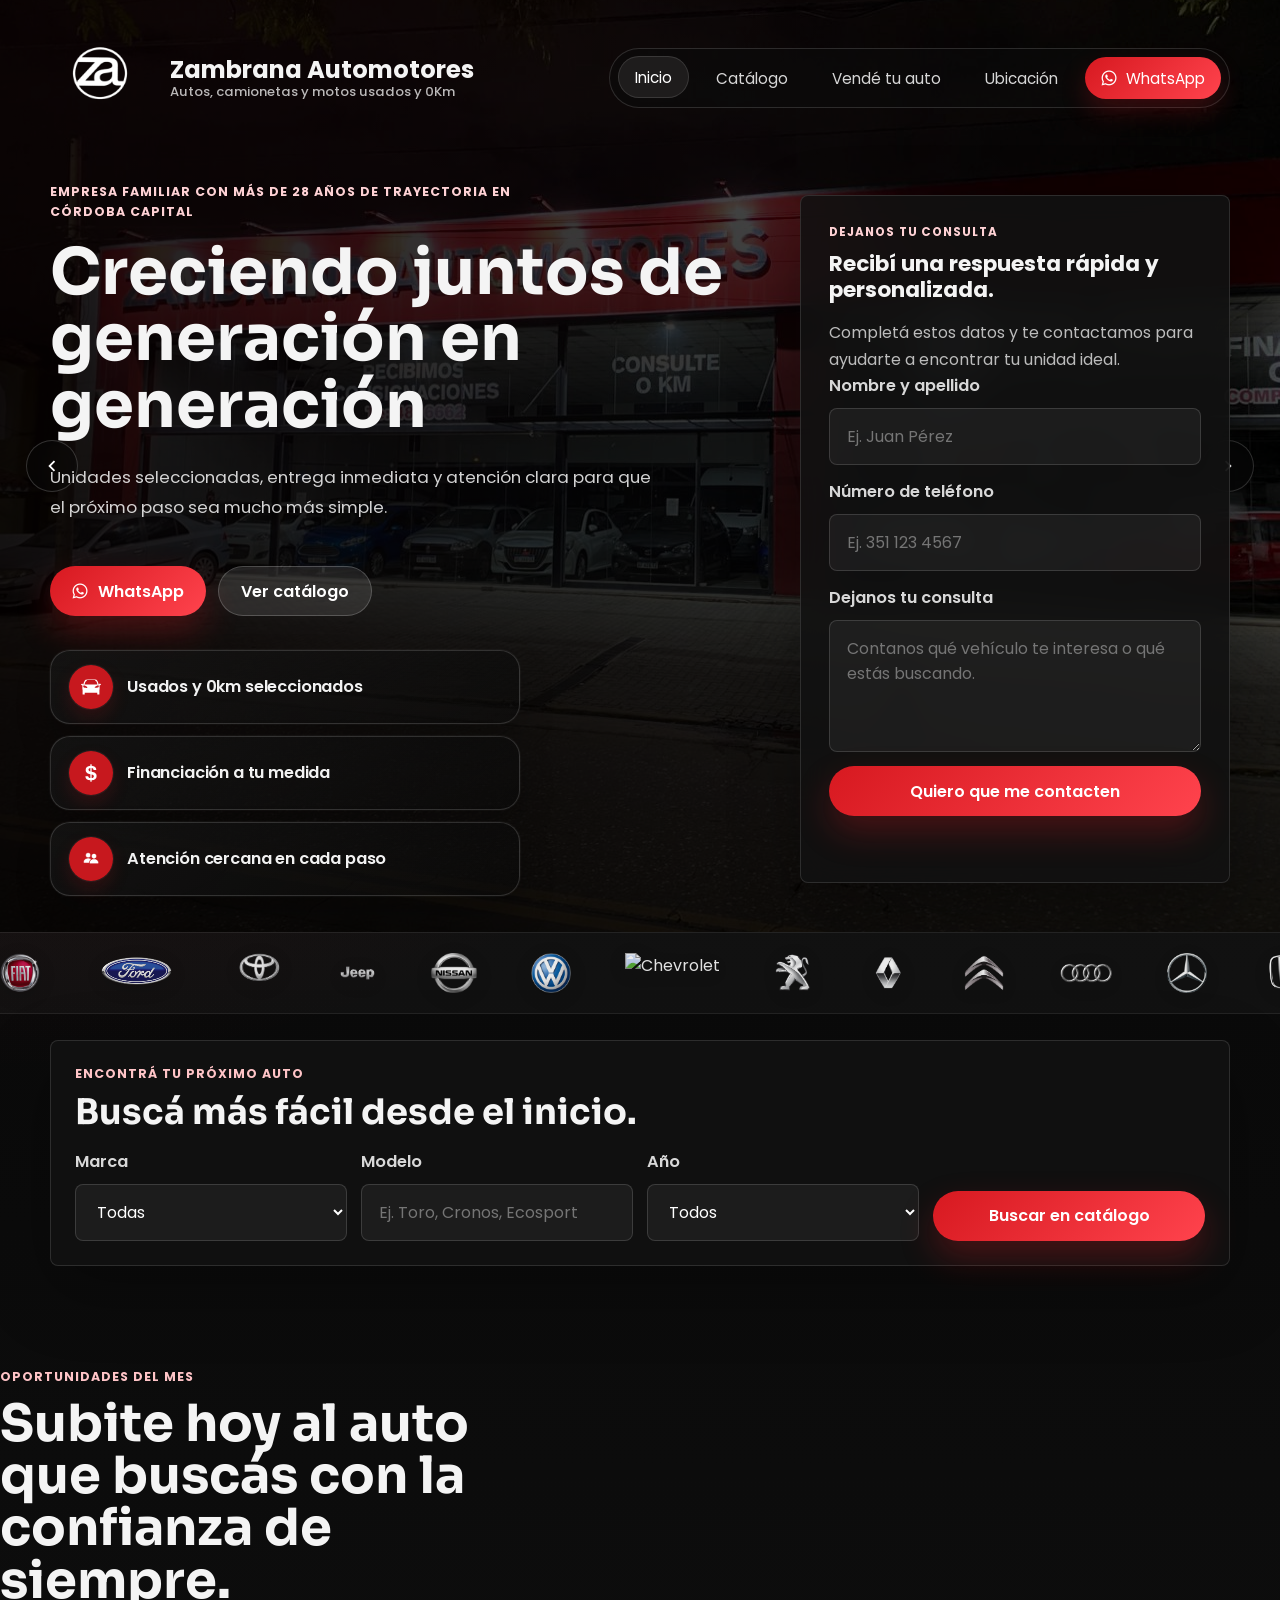
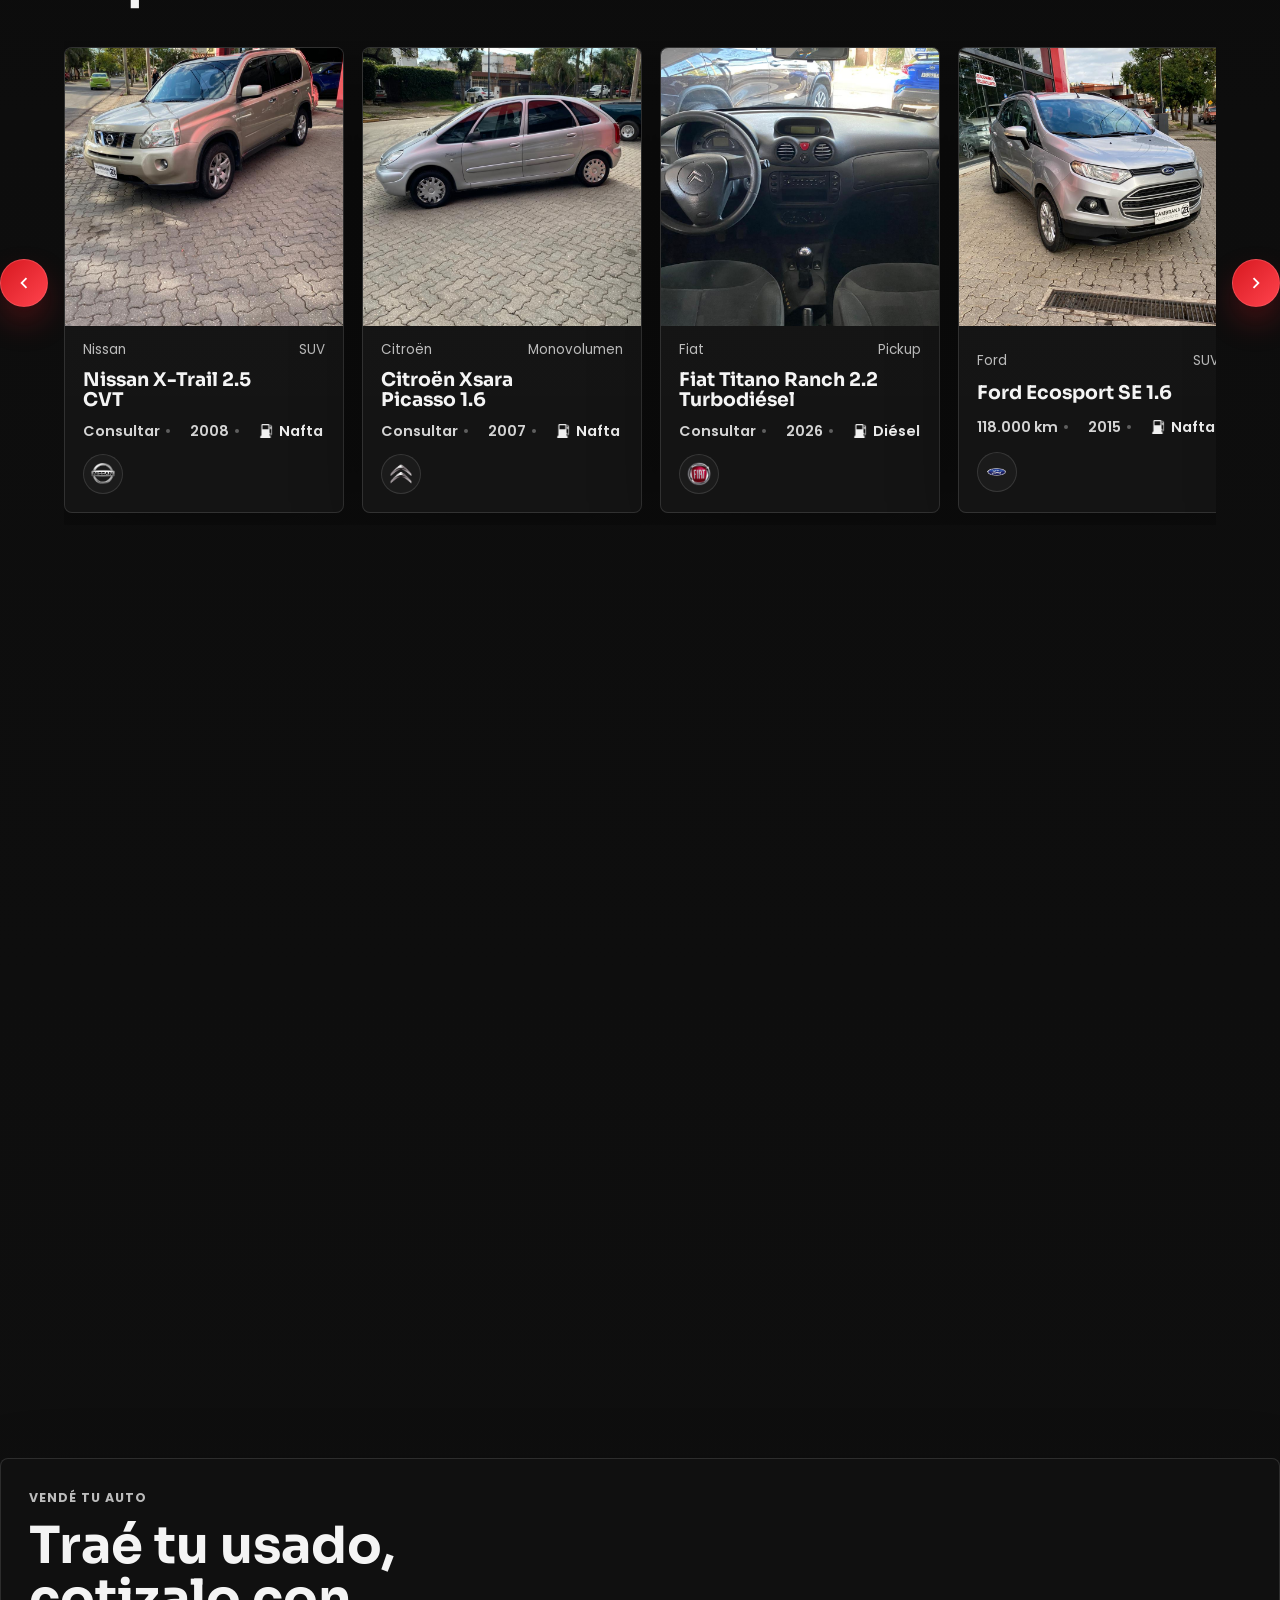
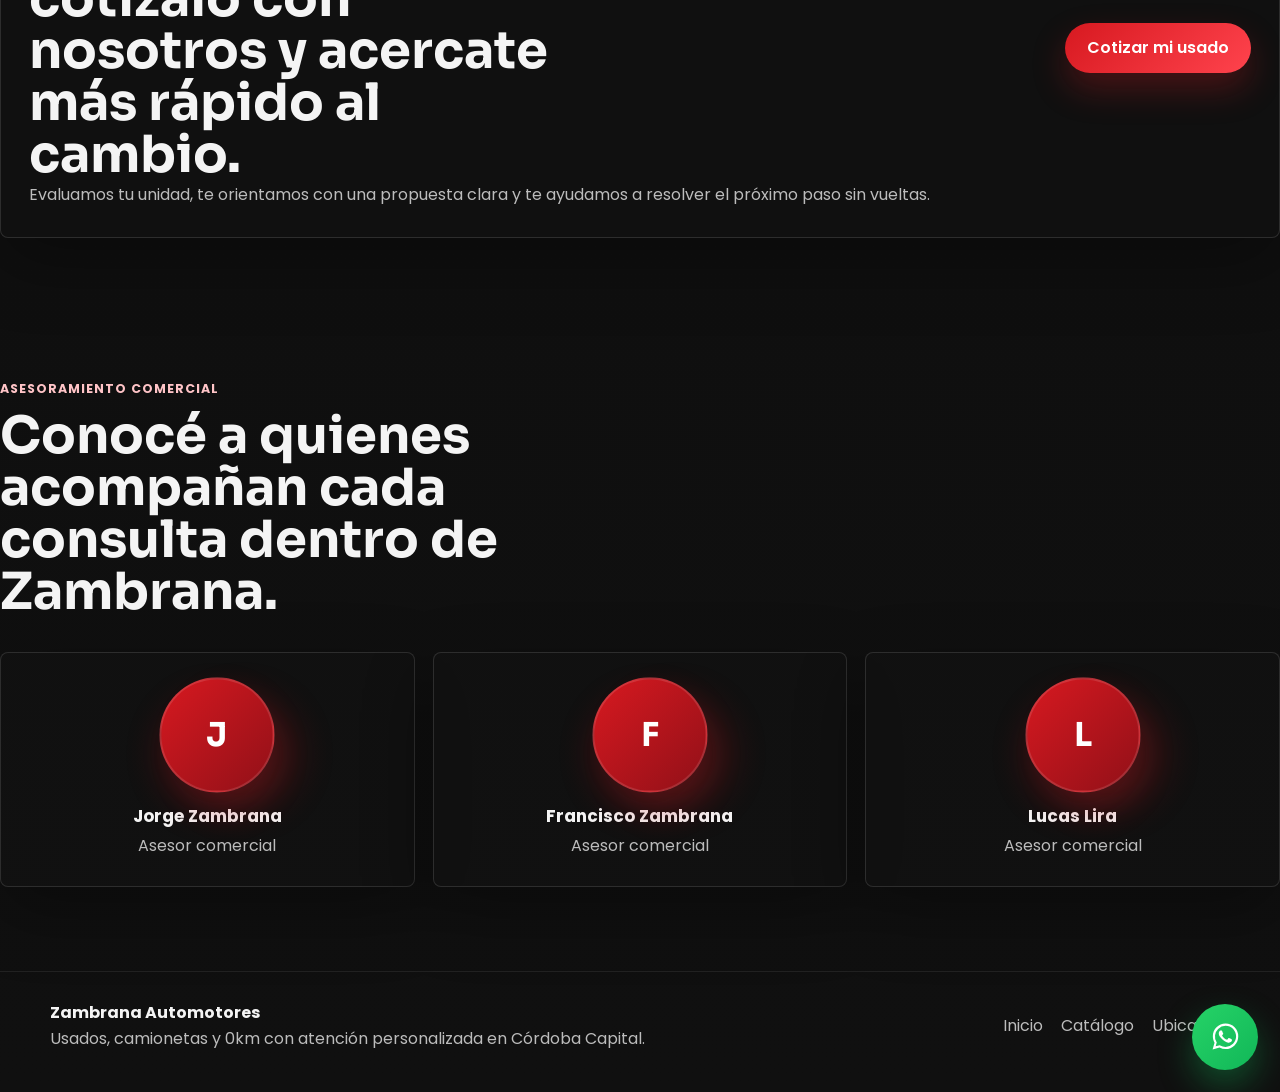
==== commit 07f374ab: "Cambios Beta 1" ====
--- a/index.html
+++ b/index.html
@@ -16,7 +16,7 @@
 <body data-page="home">
   <a
     class="whatsapp-float"
-    href="https://wa.me/5493512308551?text=Hola%20Zambrana%20Automotores%2C%20quiero%20hacer%20una%20consulta."
+    href="https://wa.me/5493512308551?text=Hola%20Zambrana%20Automotores%2C%20les%20escribo%20desde%20la%20web%20y%20quiero%20hacer%20una%20consulta."
     target="_blank"
     rel="noreferrer"
     aria-label="Abrir WhatsApp"
@@ -54,7 +54,7 @@
           <img src="assets/branding/logo-zambrana-positivo.png" alt="Logo Zambrana Automotores">
           <div class="brand-copy">
             <strong>Zambrana Automotores</strong>
-            <span>Usados, camionetas y 0km en Córdoba</span>
+            <span>Autos, camionetas y motos usados y 0Km</span>
           </div>
         </a>
 
@@ -63,33 +63,48 @@
           <a class="nav-link" href="catalog.html">Catálogo</a>
           <a class="nav-link" href="#vendetuauto">Vendé tu auto</a>
           <a class="nav-link" href="#ubicacion">Ubicación</a>
-          <a class="nav-cta" href="https://wa.me/5493512308551?text=Hola%20Zambrana%20Automotores%2C%20quiero%20hacer%20una%20consulta." target="_blank" rel="noreferrer"><img class="btn-icon" src="assets/icons/whatsapp.png" alt="">WhatsApp</a>
+          <a class="nav-cta" href="https://wa.me/5493512308551?text=Hola%20Zambrana%20Automotores%2C%20les%20escribo%20desde%20la%20web%20y%20quiero%20hacer%20una%20consulta." target="_blank" rel="noreferrer"><img class="btn-icon" src="assets/icons/whatsapp.png" alt="">WhatsApp</a>
         </div>
       </nav>
 
       <section class="hero-layout">
         <div class="hero-copy reveal-up">
-          <p class="eyebrow">Empresa familiar con 26 años de trayectoria en Córdoba Capital</p>
-          <h1>Subite hoy al auto que buscás con la confianza de siempre.</h1>
+          <p class="eyebrow">EMPRESA FAMILIAR CON MÁS DE 28 AÑOS DE TRAYECTORIA EN CÓRDOBA CAPITAL</p>
+          <h1>Creciendo juntos de generación en generación</h1>
           <p class="hero-text">
             Unidades seleccionadas, entrega inmediata y atención clara para que el próximo paso sea mucho más simple.
           </p>
           <div class="hero-actions">
-            <a class="primary-btn" href="https://wa.me/5493512308551?text=Hola%20Zambrana%20Automotores%2C%20quiero%20hacer%20una%20consulta." target="_blank" rel="noreferrer"><img class="btn-icon" src="assets/icons/whatsapp.png" alt="">WhatsApp</a>
+            <a class="primary-btn" href="https://wa.me/5493512308551?text=Hola%20Zambrana%20Automotores%2C%20les%20escribo%20desde%20la%20web%20y%20quiero%20hacer%20una%20consulta." target="_blank" rel="noreferrer"><img class="btn-icon" src="assets/icons/whatsapp.png" alt="">WhatsApp</a>
             <a class="secondary-btn" href="catalog.html">Ver catálogo</a>
           </div>
-          <ul class="hero-points">
-            <li>Usados y 0km seleccionados</li>
-            <li>Financiación a tu medida</li>
-            <li>Atención cercana en cada paso</li>
-          </ul>
+          <div class="hero-benefits" aria-label="Beneficios de Zambrana Automotores">
+            <article class="hero-benefit-card">
+              <div class="hero-benefit-icon" aria-hidden="true">
+                <img src="assets/icons/hero-benefit-car.svg" alt="">
+              </div>
+              <span class="hero-benefit-text">Usados y 0km seleccionados</span>
+            </article>
+            <article class="hero-benefit-card">
+              <div class="hero-benefit-icon" aria-hidden="true">
+                <img src="assets/icons/hero-benefit-money.svg" alt="">
+              </div>
+              <span class="hero-benefit-text">Financiación a tu medida</span>
+            </article>
+            <article class="hero-benefit-card">
+              <div class="hero-benefit-icon" aria-hidden="true">
+                <img src="assets/icons/hero-benefit-people.png" alt="">
+              </div>
+              <span class="hero-benefit-text">Atención cercana en cada paso</span>
+            </article>
+          </div>
         </div>
 
         <aside class="hero-form-card reveal-up reveal-delay-1">
           <p class="panel-label">Dejanos tu consulta</p>
           <strong>Recibí una respuesta rápida y personalizada.</strong>
           <p class="panel-copy">
-            Completá estos datos y te contactamos para ayudarte a encontrar la unidad ideal.
+            Completá estos datos y te contactamos para ayudarte a encontrar tu unidad ideal.
           </p>
           <form class="lead-form" id="lead-form">
             <label>
@@ -97,11 +112,11 @@
               <input type="text" name="name" placeholder="Ej. Juan Pérez" required>
             </label>
             <label>
-              <span>Número</span>
+              <span>Número de teléfono</span>
               <input type="tel" name="phone" placeholder="Ej. 351 123 4567" required>
             </label>
             <label>
-              <span>Consulta</span>
+              <span>Dejanos tu consulta</span>
               <textarea name="message" rows="4" placeholder="Contanos qué vehículo te interesa o qué estás buscando." required></textarea>
             </label>
             <button class="primary-btn form-submit" type="submit">Quiero que me contacten</button>
@@ -188,7 +203,7 @@
       <div class="section-heading split reveal-up">
         <div>
           <p class="eyebrow">Oportunidades del mes</p>
-          <h2>Unidades listas para llamar la atención desde el primer vistazo.</h2>
+          <h2>Subite hoy al auto que buscás con la confianza de siempre.</h2>
         </div>
       </div>
 
@@ -212,7 +227,7 @@
             Evaluamos tu unidad, te orientamos con una propuesta clara y te ayudamos a resolver el próximo paso sin vueltas.
           </p>
         </div>
-        <a class="primary-btn" href="https://wa.me/5493512308551?text=Hola%20Zambrana%20Automotores%2C%20quiero%20cotizar%20mi%20usado." target="_blank" rel="noreferrer">Cotizar mi usado</a>
+        <a class="primary-btn" href="https://wa.me/5493512308551?text=Hola%20Zambrana%20Automotores%2C%20les%20escribo%20desde%20la%20web%20y%20quiero%20cotizar%20mi%20usado." target="_blank" rel="noreferrer">Cotizar mi usado</a>
       </div>
     </section>
 
--- a/styles.css
+++ b/styles.css
@@ -401,28 +401,33 @@
 .brand {
   display: inline-flex;
   align-items: center;
-  gap: 14px;
+  gap: 20px;
 }
 
 .brand img {
-  width: 58px;
+  width: 100px;
   aspect-ratio: 1;
   object-fit: contain;
 }
 
 .brand-copy {
   display: grid;
-  gap: 2px;
+  gap: 3px;
 }
 
 .brand-copy strong {
-  font-size: 1.05rem;
-  font-weight: 600;
+  font-size: 1.52rem;
+  font-weight: 700;
+  line-height: 1.04;
 }
 
 .brand-copy span {
-  font-size: 0.88rem;
+  font-size: 0.82rem;
   color: rgba(255, 255, 255, 0.72);
+  font-weight: 500;
+  max-width: none;
+  line-height: 1.1;
+  white-space: nowrap;
 }
 
 .topbar-links {
@@ -528,14 +533,29 @@
 }
 
 .hero-copy {
-  max-width: 620px;
+  max-width: 760px;
+  display: grid;
+  gap: 16px;
+}
+
+.hero-copy .eyebrow {
+  margin-bottom: 2px;
+  max-width: 58ch;
+  color: #ffd2d5;
+  line-height: 1.6;
+}
+
+.hero-copy h1 {
+  max-width: 14ch;
+  line-height: 1.04;
 }
 
 .hero-text {
-  margin-top: 20px;
+  margin-top: 6px;
   font-size: 1.05rem;
   color: rgba(255, 255, 255, 0.82);
   max-width: 56ch;
+  line-height: 1.8;
 }
 
 .hero-actions {
@@ -545,29 +565,71 @@
   margin-top: 28px;
 }
 
-.hero-points {
-  list-style: none;
-  padding: 0;
-  margin: 28px 0 0;
-  display: grid;
-  gap: 10px;
-}
-
-.hero-points li {
-  position: relative;
-  padding-left: 20px;
-  color: rgba(255, 255, 255, 0.9);
-}
-
-.hero-points li::before {
-  content: "";
-  position: absolute;
-  left: 0;
-  top: 10px;
-  width: 8px;
-  height: 8px;
+.hero-benefits {
+  margin-top: 18px;
+  display: grid;
+  gap: 12px;
+  width: min(100%, 470px);
+}
+
+.hero-benefit-card {
+  min-height: 72px;
+  padding: 14px 18px;
+  display: flex;
+  align-items: center;
+  gap: 14px;
+  border-radius: 20px;
+  background: linear-gradient(135deg, rgba(22, 22, 22, 0.72), rgba(10, 10, 10, 0.5));
+  border: 1px solid rgba(255, 255, 255, 0.15);
+  box-shadow:
+    0 18px 34px rgba(0, 0, 0, 0.24),
+    0 0 0 1px rgba(255, 255, 255, 0.03),
+    0 0 18px rgba(255, 255, 255, 0.02);
+  backdrop-filter: blur(12px);
+  -webkit-backdrop-filter: blur(12px);
+  transition:
+    transform 240ms ease,
+    border-color 240ms ease,
+    box-shadow 240ms ease,
+    background 240ms ease;
+}
+
+.hero-benefit-card:hover {
+  transform: translateY(-2px);
+  border-color: rgba(255, 255, 255, 0.24);
+  box-shadow:
+    0 22px 40px rgba(0, 0, 0, 0.28),
+    0 0 0 1px rgba(255, 255, 255, 0.04),
+    0 0 24px rgba(255, 255, 255, 0.04);
+}
+
+.hero-benefit-icon {
+  flex: 0 0 44px;
+  width: 44px;
+  height: 44px;
   border-radius: 50%;
-  background: var(--accent-2);
+  display: grid;
+  place-items: center;
+  color: var(--white);
+  background: rgba(215, 25, 32, 0.92);
+  box-shadow:
+    0 8px 18px rgba(215, 25, 32, 0.16),
+    0 0 0 1px rgba(255, 255, 255, 0.06);
+}
+
+.hero-benefit-icon img {
+  width: 20px;
+  height: 20px;
+  object-fit: contain;
+  filter: brightness(0) invert(1);
+}
+
+.hero-benefit-text {
+  color: rgba(255, 255, 255, 0.95);
+  font-size: 1.02rem;
+  line-height: 1.35;
+  font-weight: 600;
+  letter-spacing: -0.01em;
 }
 
 .hero-form-card,
@@ -606,7 +668,7 @@
   display: block;
   font-size: 1.35rem;
   line-height: 1.2;
-  margin-bottom: 10px;
+  margin-bottom: 16px;
 }
 
 .lead-form,
@@ -619,7 +681,7 @@
 .quick-search-form label,
 .filters-form label {
   display: grid;
-  gap: 14px;
+  gap: 10px;
 }
 
 .filter-label {
@@ -773,12 +835,13 @@
   width: 48px;
   height: 48px;
   border-radius: 50%;
-  border: 1px solid var(--line);
-  background: rgba(255, 255, 255, 0.04);
+  border: 1px solid rgba(255, 106, 112, 0.44);
+  background: linear-gradient(135deg, var(--accent), var(--accent-2));
   color: var(--white);
   display: grid;
   place-items: center;
   cursor: pointer;
+  box-shadow: 0 16px 30px rgba(215, 25, 32, 0.26);
 }
 
 .carousel-arrow svg {
@@ -1405,8 +1468,12 @@
 
 .seller-card strong {
   display: block;
-  margin-bottom: 6px;
-  font-size: 1.16rem;
+  width: 100%;
+  margin: 0 auto 6px;
+  font-size: 1.06rem;
+  line-height: 1.12;
+  text-align: center;
+  white-space: nowrap;
 }
 
 #sellers-grid:empty::before {
@@ -1522,12 +1589,58 @@
 
 .range-pair {
   display: grid;
-  gap: 10px;
-}
-
-input[type="range"] {
+  gap: 12px;
+}
+
+.range-pair input[type="range"] {
+  -webkit-appearance: none;
+  appearance: none;
   width: 100%;
-  accent-color: var(--accent);
+  height: 6px;
+  border-radius: 999px;
+  background: linear-gradient(90deg, #ff2f37 0%, #d71920 100%);
+  outline: none;
+  cursor: pointer;
+}
+
+.range-pair input[type="range"]::-webkit-slider-runnable-track {
+  height: 6px;
+  border-radius: 999px;
+  background: linear-gradient(90deg, #ff2f37 0%, #d71920 100%);
+}
+
+.range-pair input[type="range"]::-webkit-slider-thumb {
+  -webkit-appearance: none;
+  appearance: none;
+  width: 14px;
+  height: 14px;
+  margin-top: -4px;
+  border-radius: 50%;
+  background: #ff2f37;
+  border: 2px solid #ffffff;
+  box-shadow: 0 0 0 2px rgba(215, 25, 32, 0.22);
+}
+
+.range-pair input[type="range"]::-moz-range-track {
+  height: 6px;
+  border: 0;
+  border-radius: 999px;
+  background: linear-gradient(90deg, #ff2f37 0%, #d71920 100%);
+}
+
+.range-pair input[type="range"]::-moz-range-progress {
+  height: 6px;
+  border-radius: 999px;
+  background: linear-gradient(90deg, #ff2f37 0%, #d71920 100%);
+}
+
+.range-pair input[type="range"]::-moz-range-thumb {
+  width: 14px;
+  height: 14px;
+  border-radius: 50%;
+  background: #ff2f37;
+  border: 2px solid #ffffff;
+  box-shadow: 0 0 0 2px rgba(215, 25, 32, 0.22);
 }
 
 .range-group small {
@@ -1994,6 +2107,40 @@
     max-width: 9.5ch;
   }
 
+  .brand {
+    gap: 12px;
+  }
+
+  .brand img {
+    width: 76px;
+  }
+
+  .brand-copy strong {
+    font-size: 1.22rem;
+  }
+
+  .brand-copy span {
+    font-size: 0.72rem;
+    max-width: none;
+    white-space: normal;
+    line-height: 1.18;
+  }
+
+  .hero-copy {
+    gap: 12px;
+  }
+
+  .hero-copy .eyebrow {
+    max-width: 34ch;
+    font-size: 0.72rem;
+    line-height: 1.5;
+  }
+
+  .hero-copy h1 {
+    max-width: 11.5ch;
+    line-height: 1.06;
+  }
+
   h2 {
     font-size: clamp(1.7rem, 8vw, 2.4rem);
     max-width: 12ch;
@@ -2001,6 +2148,35 @@
 
   .hero-layout {
     padding-top: 38px;
+  }
+
+  .hero-benefits {
+    width: 100%;
+    margin-top: 14px;
+    gap: 10px;
+  }
+
+  .hero-benefit-card {
+    min-height: 64px;
+    padding: 12px 14px;
+    border-radius: 18px;
+    gap: 12px;
+  }
+
+  .hero-benefit-icon {
+    width: 40px;
+    height: 40px;
+    flex-basis: 40px;
+  }
+
+  .hero-benefit-icon img {
+    width: 18px;
+    height: 18px;
+  }
+
+  .hero-benefit-text {
+    font-size: 0.96rem;
+    line-height: 1.3;
   }
 
   .hero-form-card,
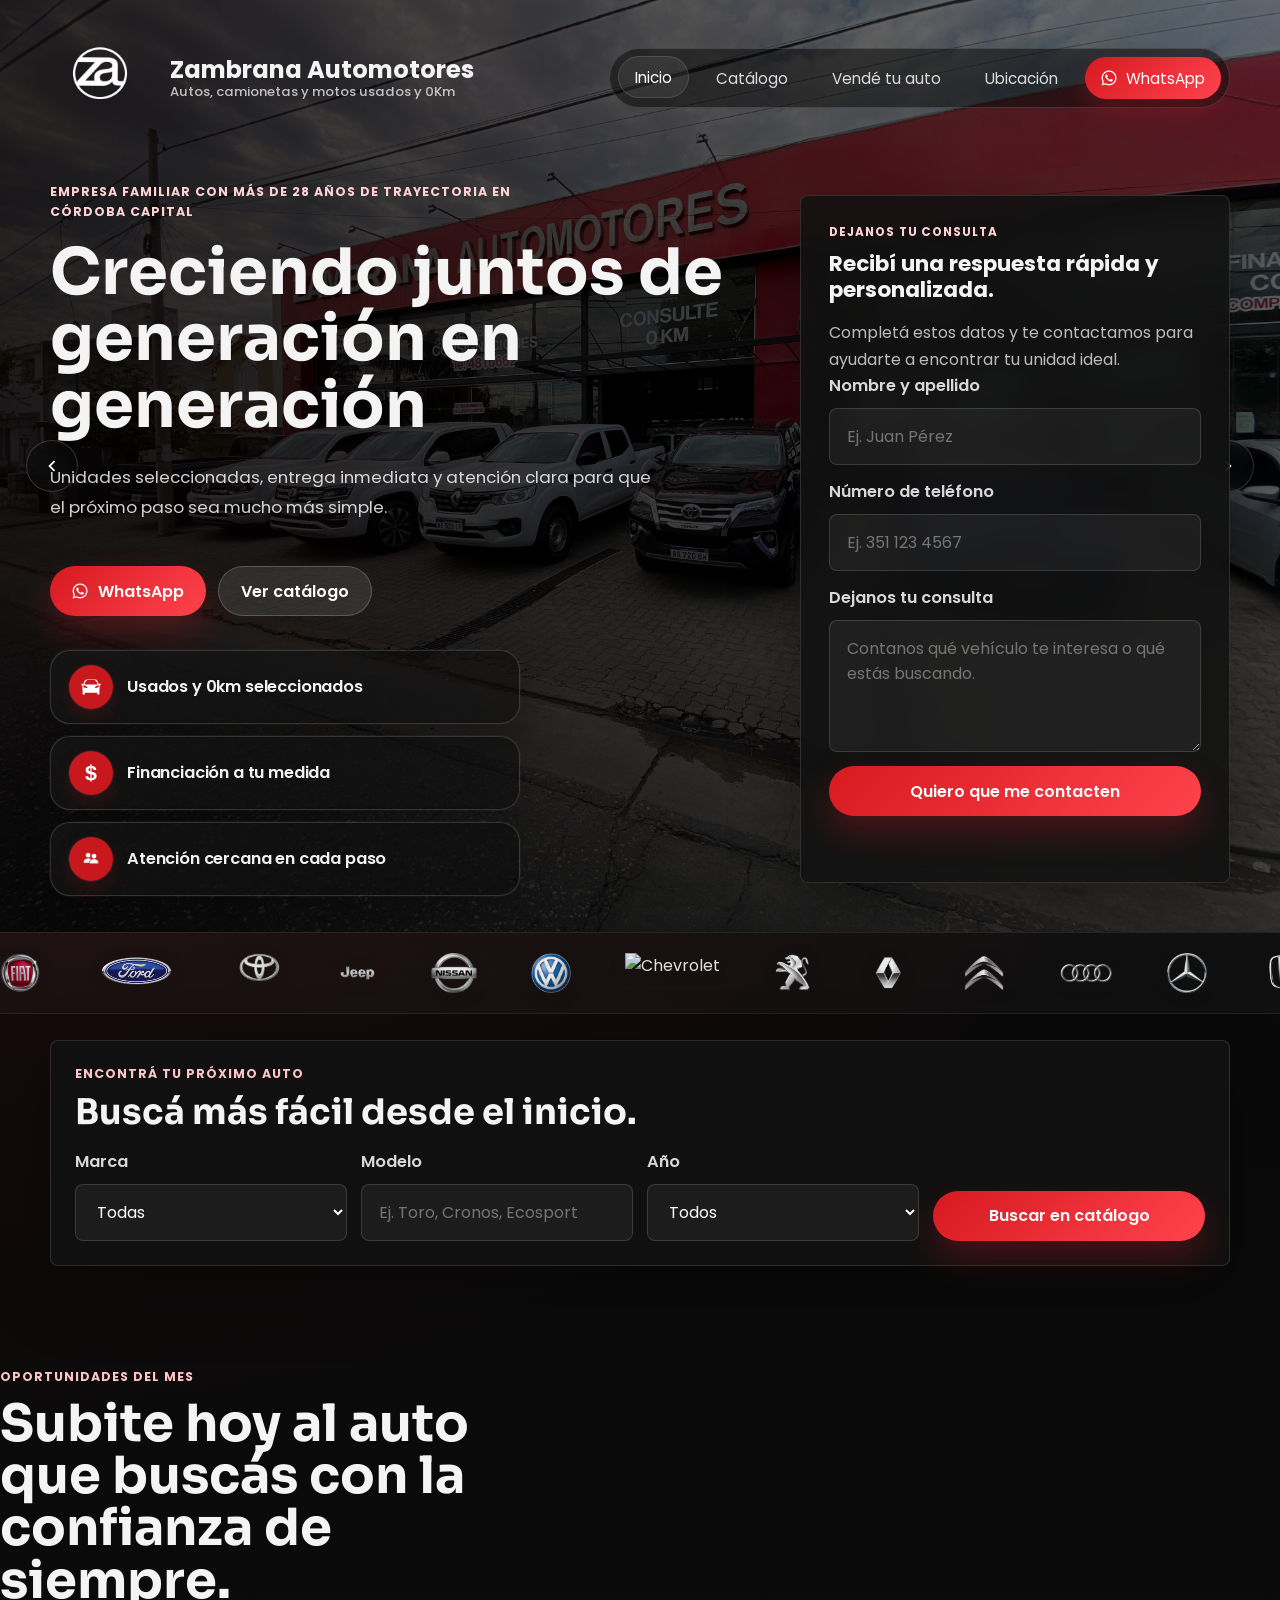
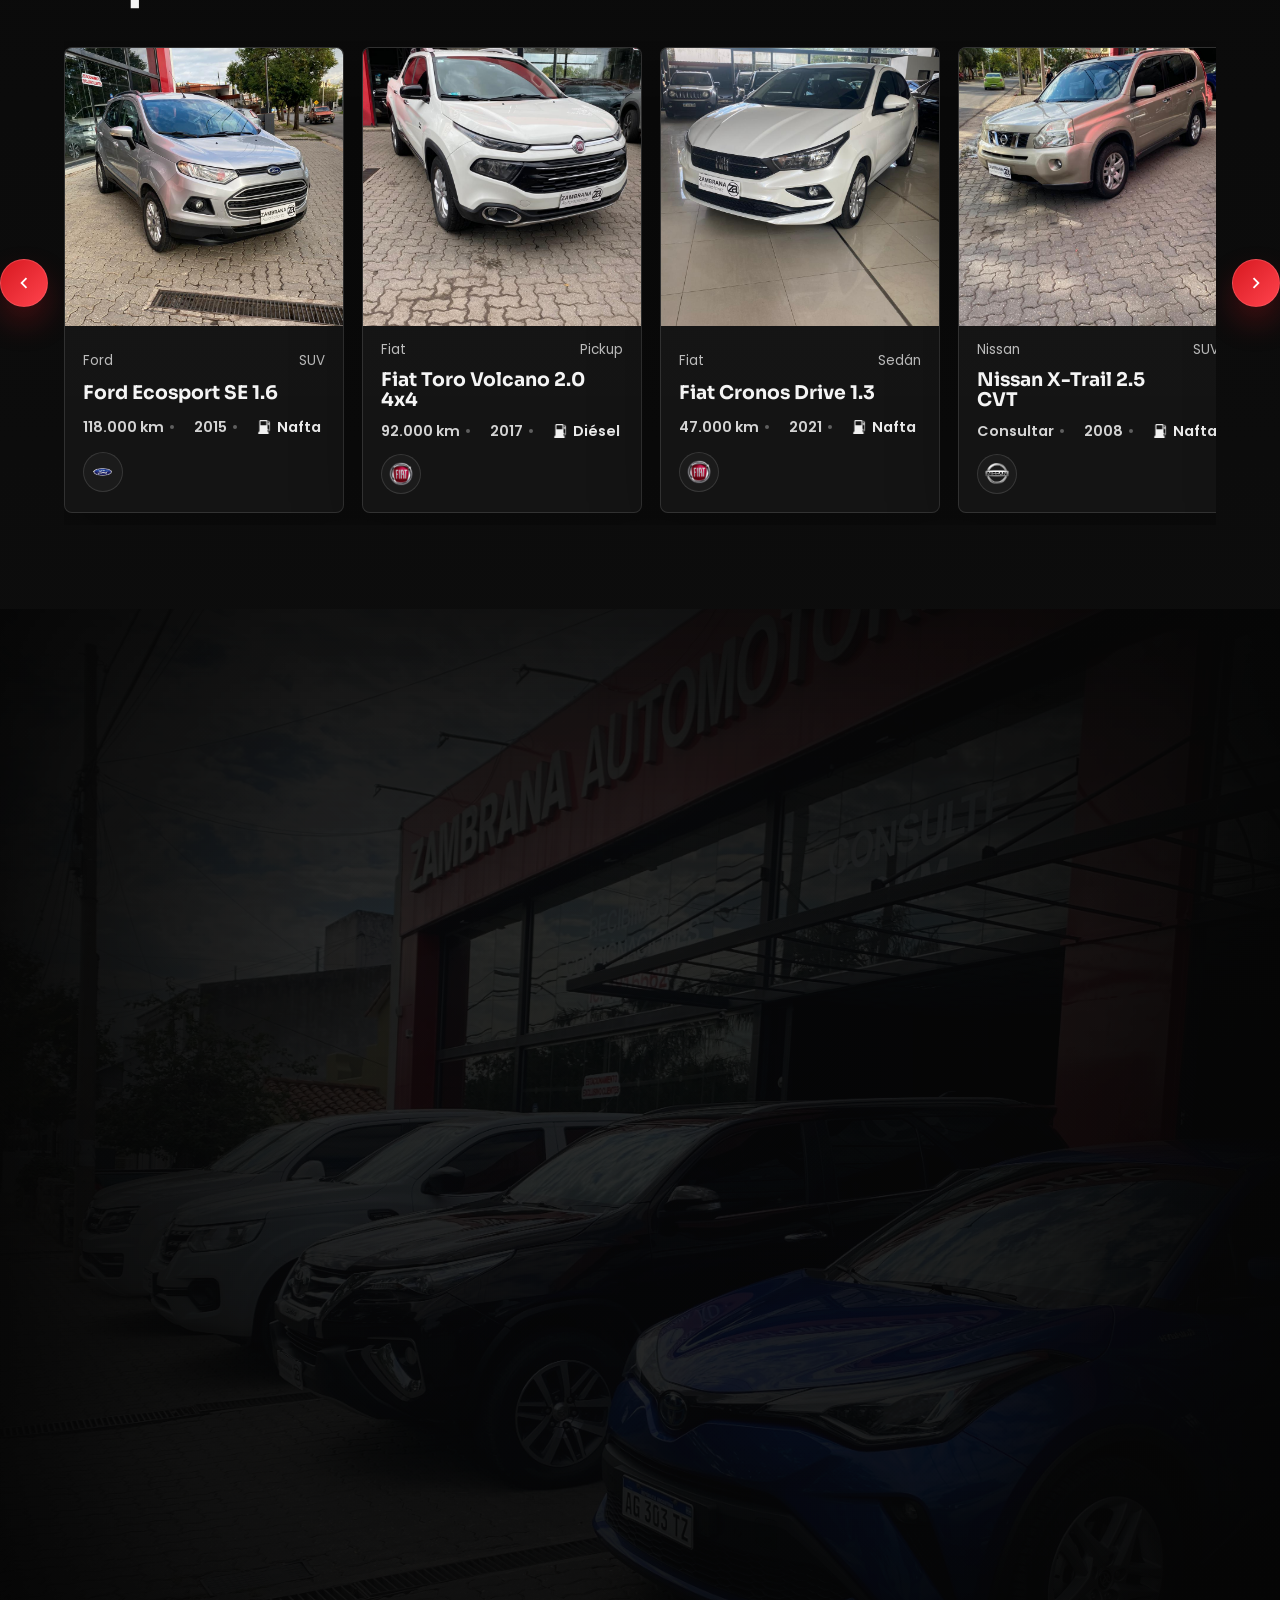
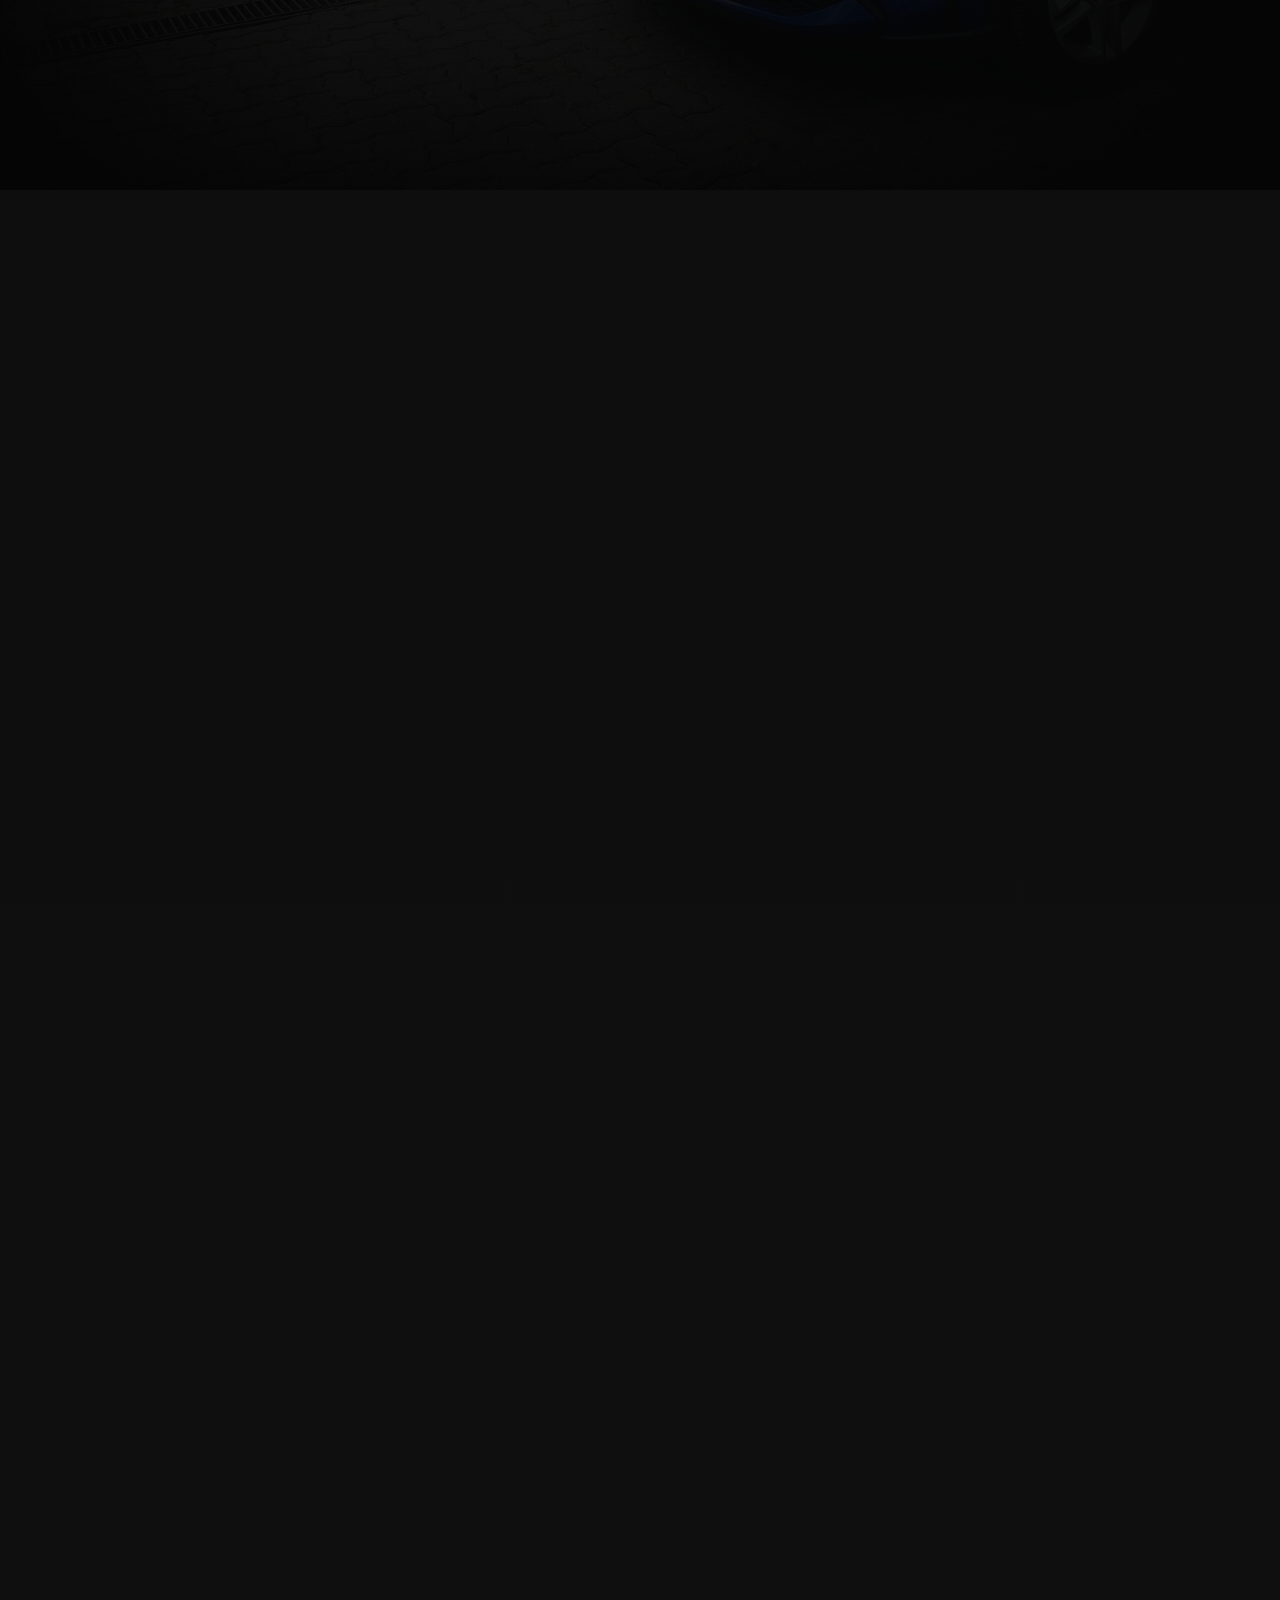
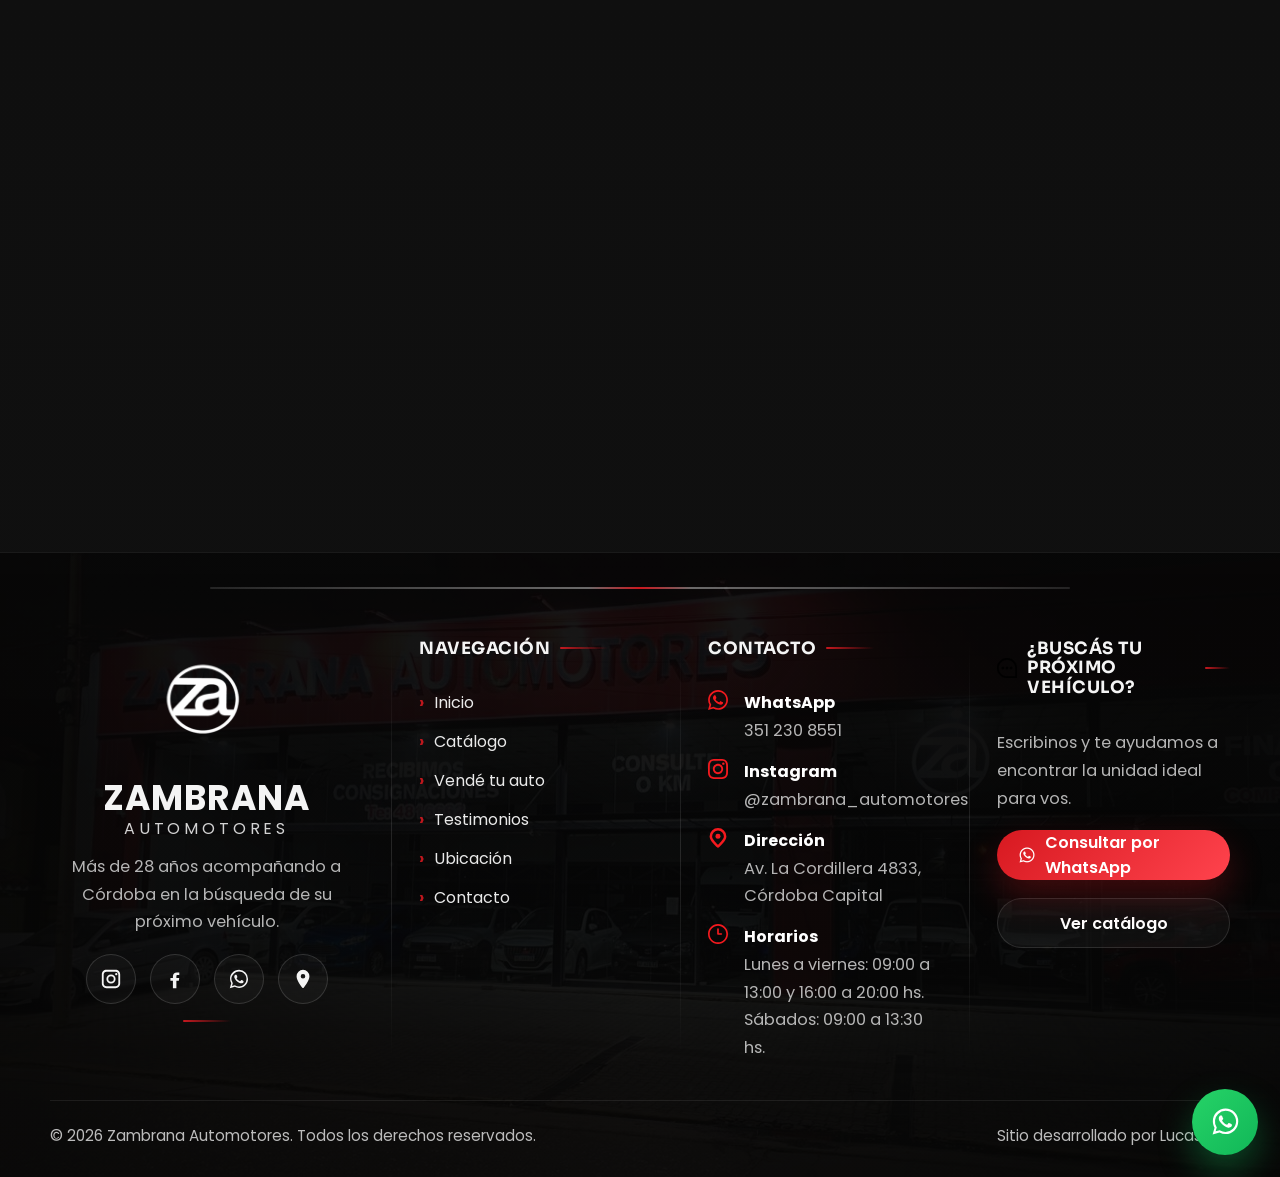
==== commit 65483994: "Beta 3" ====
--- a/index.html
+++ b/index.html
@@ -231,6 +231,119 @@
       </div>
     </section>
 
+    <section class="section testimonials-section" id="testimonios">
+      <div class="site-shell">
+        <div class="section-heading testimonials-header reveal-up">
+          <p class="eyebrow">TESTIMONIOS</p>
+          <h2 class="testimonials-title">Generaciones que nos eligen, historias que nos acompa&ntilde;an</h2>
+          <p class="testimonials-subtitle">Conoc&eacute; la experiencia de quienes eligieron Zambrana para encontrar su pr&oacute;ximo veh&iacute;culo.</p>
+        </div>
+
+        <div class="testimonials-slider reveal-up reveal-delay-1" id="testimonials-slider">
+          <button class="testimonial-arrow testimonial-arrow-prev" type="button" aria-label="Testimonio anterior">
+            <span aria-hidden="true">&lsaquo;</span>
+          </button>
+
+          <div class="testimonials-viewport">
+            <div class="testimonial-track">
+              <article class="testimonial-card">
+                <div class="testimonial-card-top">
+                  <div>
+                    <div class="testimonial-stars" aria-label="5 estrellas">&#9733;&#9733;&#9733;&#9733;&#9733;</div>
+                    <h3>Maximiliano Albarracin</h3>
+                    <p>Rese&ntilde;a de Google</p>
+                  </div>
+                  <img class="testimonial-google" src="assets/icons/testimonial-google.png" alt="Google">
+                </div>
+                <div class="testimonial-divider" aria-hidden="true"></div>
+                <p>Excelente atenci&oacute;n, buena onda y muy atentos, tuve una buena experiencia, me resolvieron en el d&iacute;a y pude retirar mi auto, la verdad recomendable...</p>
+              </article>
+
+              <article class="testimonial-card">
+                <div class="testimonial-card-top">
+                  <div>
+                    <div class="testimonial-stars" aria-label="5 estrellas">&#9733;&#9733;&#9733;&#9733;&#9733;</div>
+                    <h3>Viviana Fernandez</h3>
+                    <p>Rese&ntilde;a de Google</p>
+                  </div>
+                  <img class="testimonial-google" src="assets/icons/testimonial-google.png" alt="Google">
+                </div>
+                <div class="testimonial-divider" aria-hidden="true"></div>
+                <p>Excelente atenci&oacute;n por parte de la empresa, recibieron nuestro veh&iacute;culo y retiramos otro en muy buen estado con financiaci&oacute;n!</p>
+              </article>
+
+              <article class="testimonial-card">
+                <div class="testimonial-card-top">
+                  <div>
+                    <div class="testimonial-stars" aria-label="5 estrellas">&#9733;&#9733;&#9733;&#9733;&#9733;</div>
+                    <h3>Carlota Marfort</h3>
+                    <p>Rese&ntilde;a de Google</p>
+                  </div>
+                  <img class="testimonial-google" src="assets/icons/testimonial-google.png" alt="Google">
+                </div>
+                <div class="testimonial-divider" aria-hidden="true"></div>
+                <p>Buen&iacute;sima la experiencia en la compra de mi auto, asesorada por Francisco pude entregar mi auto y sacar un auto en perfectas condiciones. Recomiendo Zambrana Automotores por su atenci&oacute;n, responsabilidad y stock de autos.</p>
+              </article>
+
+              <article class="testimonial-card">
+                <div class="testimonial-card-top">
+                  <div>
+                    <div class="testimonial-stars" aria-label="5 estrellas">&#9733;&#9733;&#9733;&#9733;&#9733;</div>
+                    <h3>Mart&iacute;n Eynard</h3>
+                    <p>Rese&ntilde;a de Google</p>
+                  </div>
+                  <img class="testimonial-google" src="assets/icons/testimonial-google.png" alt="Google">
+                </div>
+                <div class="testimonial-divider" aria-hidden="true"></div>
+                <p>Excelente concesionaria. En mi familia ya hemos comprado y vendido 5 autos a lo largo de estos a&ntilde;os con Zambrana Automotores. Ning&uacute;n problema, al contrario, excelente servicio. Confiable, previsible y muy amables siempre. Recomendado 100%!!!</p>
+              </article>
+
+              <article class="testimonial-card">
+                <div class="testimonial-card-top">
+                  <div>
+                    <div class="testimonial-stars" aria-label="5 estrellas">&#9733;&#9733;&#9733;&#9733;&#9733;</div>
+                    <h3>Juan Rivero</h3>
+                    <p>Rese&ntilde;a de Google</p>
+                  </div>
+                  <img class="testimonial-google" src="assets/icons/testimonial-google.png" alt="Google">
+                </div>
+                <div class="testimonial-divider" aria-hidden="true"></div>
+                <p>Excelente atenci&oacute;n, me tomaron mi auto a un muy buen precio y pude comprar una camioneta que est&aacute; impecable. Desde el primer momento recib&iacute; un trato muy cordial, claro y transparente.</p>
+              </article>
+
+              <article class="testimonial-card">
+                <div class="testimonial-card-top">
+                  <div>
+                    <div class="testimonial-stars" aria-label="5 estrellas">&#9733;&#9733;&#9733;&#9733;&#9733;</div>
+                    <h3>Magdalena Mart&iacute;nez</h3>
+                    <p>Rese&ntilde;a de Google</p>
+                  </div>
+                  <img class="testimonial-google" src="assets/icons/testimonial-google.png" alt="Google">
+                </div>
+                <div class="testimonial-divider" aria-hidden="true"></div>
+                <p>La mejor atenci&oacute;n, Jorge es un empresario de la industria automotriz extremadamente confiable. Recomiendo Zambrana Automotores siempre.</p>
+              </article>
+            </div>
+          </div>
+
+          <button class="testimonial-arrow testimonial-arrow-next" type="button" aria-label="Siguiente testimonio">
+            <span aria-hidden="true">&rsaquo;</span>
+          </button>
+        </div>
+
+        <div class="testimonial-dots reveal-up reveal-delay-2" id="testimonial-dots" aria-label="Navegaci&oacute;n de testimonios"></div>
+
+        <div class="testimonials-trustbar reveal-up reveal-delay-2">
+          <span class="trustbar-icon" aria-hidden="true">
+            <img src="assets/icons/testimonial-shield-check.svg" alt="">
+          </span>
+          <span class="trustbar-text">M&aacute;s de 28 a&ntilde;os generando confianza</span>
+          <span class="trustbar-divider" aria-hidden="true"></span>
+          <span class="trustbar-text">Cientos de clientes satisfechos</span>
+        </div>
+      </div>
+    </section>
+
     <section class="section contact-section" id="ubicacion">
       <div class="contact-marquee reveal-up" aria-hidden="true">
         <div class="contact-marquee-track">
@@ -292,15 +405,69 @@
   </main>
 
   <footer class="site-footer">
-    <div class="site-shell footer-inner">
-      <div>
-        <strong>Zambrana Automotores</strong>
-        <p>Usados, camionetas y 0km con atención personalizada en Córdoba Capital.</p>
-      </div>
-      <div class="footer-links">
-        <a href="index.html">Inicio</a>
-        <a href="catalog.html">Catálogo</a>
-        <a href="#ubicacion">Ubicación</a>
+    <div class="site-shell site-footer-shell">
+      <div class="footer-top-line" aria-hidden="true"></div>
+
+      <div class="footer-grid">
+        <div class="footer-brand">
+          <div class="footer-brand-mark">
+            <img src="assets/branding/logo-zambrana-negativo.png" alt="Zambrana Automotores">
+          </div>
+          <div class="footer-brand-title">
+            <strong>ZAMBRANA</strong>
+            <span>AUTOMOTORES</span>
+          </div>
+          <p>Más de 28 años acompañando a Córdoba en la búsqueda de su próximo vehículo.</p>
+
+          <div class="footer-socials">
+            <a href="https://www.instagram.com/zambrana_automotores/" target="_blank" rel="noreferrer" aria-label="Instagram">
+              <svg viewBox="0 0 24 24" aria-hidden="true"><path d="M7 2h10c2.76 0 5 2.24 5 5v10c0 2.76-2.24 5-5 5H7c-2.76 0-5-2.24-5-5V7c0-2.76 2.24-5 5-5Zm0 2C5.34 4 4 5.34 4 7v10c0 1.66 1.34 3 3 3h10c1.66 0 3-1.34 3-3V7c0-1.66-1.34-3-3-3H7Zm10.75 1.5a1.25 1.25 0 1 1 0 2.5 1.25 1.25 0 0 1 0-2.5ZM12 7a5 5 0 1 1 0 10 5 5 0 0 1 0-10Zm0 2a3 3 0 1 0 0 6 3 3 0 0 0 0-6Z"/></svg>
+            </a>
+            <a href="https://www.facebook.com/zambranaautomotores" target="_blank" rel="noreferrer" aria-label="Facebook">
+              <svg viewBox="0 0 24 24" aria-hidden="true"><path d="M13.5 22v-8h2.7l.4-3h-3.1V9.08c0-.87.24-1.46 1.49-1.46H16.7V4.94c-.31-.04-1.38-.12-2.62-.12-2.59 0-4.36 1.58-4.36 4.48V11H7v3h2.72v8h3.78Z"/></svg>
+            </a>
+            <a href="https://wa.me/5493512308551?text=Hola%20Zambrana%20Automotores%2C%20les%20escribo%20desde%20la%20web%20y%20quiero%20hacer%20una%20consulta." target="_blank" rel="noreferrer" aria-label="WhatsApp">
+              <svg viewBox="0 0 24 24" aria-hidden="true"><path d="M19.05 4.91A9.82 9.82 0 0 0 12.03 2C6.61 2 2.2 6.4 2.2 11.82c0 1.74.46 3.44 1.32 4.94L2 22l5.39-1.41a9.8 9.8 0 0 0 4.64 1.18h.01c5.42 0 9.82-4.4 9.83-9.82a9.78 9.78 0 0 0-2.82-7.04Zm-7.02 15.2h-.01a8.1 8.1 0 0 1-4.13-1.13l-.3-.18-3.2.84.86-3.12-.2-.32a8.14 8.14 0 0 1 1.25-10.06 8.1 8.1 0 0 1 5.75-2.38c4.49 0 8.14 3.65 8.14 8.14a8.15 8.15 0 0 1-8.16 8.21Zm4.47-6.1c-.25-.13-1.47-.73-1.7-.82-.23-.08-.4-.13-.57.13-.17.25-.65.82-.8.98-.15.17-.3.19-.55.07-.25-.13-1.06-.39-2.02-1.24-.75-.67-1.25-1.48-1.4-1.73-.15-.25-.02-.39.11-.52.12-.12.25-.3.37-.44.13-.15.17-.25.25-.42.08-.17.04-.31-.02-.44-.06-.13-.57-1.37-.77-1.88-.2-.48-.41-.42-.57-.43h-.48c-.17 0-.44.06-.67.31-.23.25-.88.86-.88 2.1s.9 2.43 1.03 2.6c.13.17 1.77 2.7 4.28 3.79.6.26 1.08.42 1.45.54.61.19 1.16.16 1.6.1.49-.07 1.47-.6 1.68-1.18.21-.58.21-1.08.15-1.18-.06-.1-.23-.17-.48-.29Z"/></svg>
+            </a>
+            <a href="https://maps.google.com/?q=Av.+La+Cordillera+4833,+Cordoba" target="_blank" rel="noreferrer" aria-label="Ubicación">
+              <svg viewBox="0 0 24 24" aria-hidden="true"><path d="M12 2a7 7 0 0 0-7 7c0 4.82 5.42 11.5 6.05 12.27a1.24 1.24 0 0 0 1.9 0C13.58 20.5 19 13.82 19 9a7 7 0 0 0-7-7Zm0 9.5A2.5 2.5 0 1 1 12 6.5a2.5 2.5 0 0 1 0 5Z"/></svg>
+            </a>
+          </div>
+        </div>
+
+        <div class="footer-column">
+          <h3>Navegación</h3>
+          <ul class="footer-nav-list">
+            <li><a href="index.html">Inicio</a></li>
+            <li><a href="catalog.html">Catálogo</a></li>
+            <li><a href="index.html#vendetuauto">Vendé tu auto</a></li>
+            <li><a href="index.html#testimonios">Testimonios</a></li>
+            <li><a href="index.html#ubicacion">Ubicación</a></li>
+            <li><a href="index.html#hero-contact-form">Contacto</a></li>
+          </ul>
+        </div>
+
+        <div class="footer-column">
+          <h3>Contacto</h3>
+          <ul class="footer-contact-list">
+            <li><img class="footer-contact-icon" src="assets/icons/footer-whatsapp.svg" alt=""><div><strong>WhatsApp</strong><span>351 230 8551</span></div></li>
+            <li><img class="footer-contact-icon" src="assets/icons/footer-instagram.svg" alt=""><div><strong>Instagram</strong><span>@zambrana_automotores</span></div></li>
+            <li><img class="footer-contact-icon" src="assets/icons/footer-marker.svg" alt=""><div><strong>Dirección</strong><span>Av. La Cordillera 4833, Córdoba Capital</span></div></li>
+            <li><img class="footer-contact-icon" src="assets/icons/footer-clock.svg" alt=""><div><strong>Horarios</strong><span>Lunes a viernes: 09:00 a 13:00 y 16:00 a 20:00 hs. Sábados: 09:00 a 13:30 hs.</span></div></li>
+          </ul>
+        </div>
+
+        <div class="footer-column footer-cta-column">
+          <h3><img class="footer-title-icon" src="assets/icons/footer-comment.svg" alt="">¿Buscás tu próximo vehículo?</h3>
+          <p>Escribinos y te ayudamos a encontrar la unidad ideal para vos.</p>
+          <a class="primary-btn footer-cta-btn" href="https://wa.me/5493512308551?text=Hola%20Zambrana%20Automotores%2C%20les%20escribo%20desde%20la%20web%20y%20quiero%20hacer%20una%20consulta." target="_blank" rel="noreferrer"><img class="btn-icon" src="assets/icons/whatsapp.png" alt="">Consultar por WhatsApp</a>
+          <a class="secondary-dark-btn footer-cta-btn" href="catalog.html">Ver catálogo</a>
+        </div>
+      </div>
+
+      <div class="footer-bottom">
+        <p>&copy; 2026 Zambrana Automotores. Todos los derechos reservados.</p>
+        <p>Sitio desarrollado por Lucas Lira</p>
       </div>
     </div>
   </footer>
--- a/styles.css
+++ b/styles.css
@@ -188,7 +188,7 @@
 .contact-card p,
 .used-car-card p,
 .seller-card span,
-.footer-inner p {
+.site-footer p {
   color: var(--muted);
   line-height: 1.7;
 }
@@ -1434,6 +1434,237 @@
   padding-top: 58px;
 }
 
+.testimonials-section {
+  position: relative;
+  overflow: hidden;
+  padding-top: 82px;
+  padding-bottom: 88px;
+  background:
+    linear-gradient(180deg, rgba(7, 7, 7, 0.88), rgba(5, 5, 5, 0.97));
+}
+
+.testimonials-section::before {
+  content: "";
+  position: absolute;
+  inset: 0;
+  background:
+    linear-gradient(180deg, rgba(6, 6, 6, 0.92), rgba(6, 6, 6, 0.74) 28%, rgba(6, 6, 6, 0.82) 72%, rgba(4, 4, 4, 0.96)),
+    linear-gradient(90deg, rgba(7, 7, 7, 0.92), rgba(7, 7, 7, 0.38) 26%, rgba(7, 7, 7, 0.28) 50%, rgba(7, 7, 7, 0.44) 74%, rgba(7, 7, 7, 0.94)),
+    radial-gradient(circle at 50% 8%, rgba(255, 255, 255, 0.05), transparent 24%),
+    url("assets/agencia/testimonials-bg.webp") center 40% / cover no-repeat;
+  pointer-events: none;
+  opacity: 0.92;
+}
+
+.testimonials-section .site-shell {
+  position: relative;
+  z-index: 1;
+}
+
+.testimonials-header {
+  margin-bottom: 42px;
+}
+
+.testimonials-title {
+  max-width: 13.8ch;
+}
+
+.testimonials-subtitle {
+  max-width: 760px;
+  color: rgba(255, 255, 255, 0.72);
+  font-size: 1.08rem;
+  line-height: 1.72;
+}
+
+.testimonials-slider {
+  --testimonial-gap: 24px;
+  --testimonial-per-view: 3;
+  position: relative;
+  display: flex;
+  align-items: center;
+  gap: 28px;
+}
+
+.testimonials-viewport {
+  overflow: hidden;
+  flex: 1;
+}
+
+.testimonial-track {
+  display: flex;
+  gap: var(--testimonial-gap);
+  will-change: transform;
+  transition: transform 480ms cubic-bezier(0.22, 1, 0.36, 1);
+}
+
+.testimonial-card {
+  flex: 0 0 calc((100% - (var(--testimonial-gap) * (var(--testimonial-per-view) - 1))) / var(--testimonial-per-view));
+  min-height: 318px;
+  padding: 28px 26px 26px;
+  border-radius: 28px;
+  border: 1px solid rgba(255, 255, 255, 0.18);
+  background: linear-gradient(180deg, rgba(25, 25, 25, 0.78), rgba(14, 14, 14, 0.72));
+  box-shadow:
+    0 22px 36px rgba(0, 0, 0, 0.22),
+    inset 0 1px 0 rgba(255, 255, 255, 0.04);
+  backdrop-filter: blur(10px);
+  -webkit-backdrop-filter: blur(10px);
+  display: flex;
+  flex-direction: column;
+  gap: 18px;
+}
+
+.testimonial-card-top {
+  display: flex;
+  align-items: flex-start;
+  justify-content: space-between;
+  gap: 18px;
+}
+
+.testimonial-stars {
+  color: var(--accent);
+  font-size: 1.62rem;
+  letter-spacing: 0.08em;
+  line-height: 1;
+}
+
+.testimonial-card-top h3 {
+  display: block;
+  margin-top: 18px;
+  font-size: 1.8rem;
+  line-height: 1.1;
+  font-family: "Sora", sans-serif;
+  font-weight: 600;
+  color: var(--white);
+}
+
+.testimonial-card-top p {
+  display: block;
+  margin-top: 8px;
+  color: rgba(255, 255, 255, 0.64);
+  font-size: 1.02rem;
+  line-height: 1.4;
+}
+
+.testimonial-google {
+  width: 52px;
+  height: 52px;
+  object-fit: contain;
+  flex: 0 0 52px;
+}
+
+.testimonial-divider {
+  height: 1px;
+  background: rgba(255, 255, 255, 0.1);
+}
+
+.testimonial-card > p {
+  color: rgba(255, 255, 255, 0.84);
+  font-size: 1.14rem;
+  line-height: 1.76;
+  margin: 0;
+}
+
+.testimonial-arrow {
+  width: 62px;
+  height: 62px;
+  border-radius: 50%;
+  border: 1px solid rgba(255, 255, 255, 0.22);
+  background: rgba(16, 16, 16, 0.72);
+  color: rgba(255, 255, 255, 0.94);
+  display: inline-grid;
+  place-items: center;
+  flex: 0 0 62px;
+  box-shadow:
+    0 14px 26px rgba(0, 0, 0, 0.2),
+    inset 0 1px 0 rgba(255, 255, 255, 0.03);
+}
+
+.testimonial-arrow:hover {
+  border-color: rgba(215, 25, 32, 0.28);
+  color: var(--white);
+  box-shadow:
+    0 18px 32px rgba(0, 0, 0, 0.24),
+    0 0 0 1px rgba(215, 25, 32, 0.1);
+}
+
+.testimonial-arrow span {
+  font-size: 2rem;
+  line-height: 1;
+  transform: translateY(-1px);
+}
+
+.testimonial-arrow:disabled {
+  opacity: 0.42;
+  cursor: default;
+}
+
+.testimonial-arrow.is-disabled {
+  opacity: 0.42;
+  cursor: default;
+  pointer-events: none;
+}
+
+.testimonial-dots {
+  display: flex;
+  justify-content: center;
+  gap: 12px;
+  margin-top: 30px;
+}
+
+.testimonial-dot {
+  width: 11px;
+  height: 11px;
+  border-radius: 999px;
+  border: 0;
+  background: rgba(255, 255, 255, 0.2);
+  padding: 0;
+}
+
+.testimonial-dot.is-active {
+  width: 28px;
+  background: var(--accent);
+}
+
+.testimonials-trustbar {
+  margin-top: 34px;
+  display: flex;
+  align-items: center;
+  justify-content: center;
+  gap: 16px;
+  padding: 18px 24px;
+  border-radius: 999px;
+  border: 1px solid rgba(255, 255, 255, 0.12);
+  background: rgba(15, 15, 15, 0.62);
+  backdrop-filter: blur(10px);
+  -webkit-backdrop-filter: blur(10px);
+}
+
+.trustbar-icon {
+  width: 26px;
+  height: 26px;
+  display: inline-grid;
+  place-items: center;
+}
+
+.trustbar-icon img {
+  width: 100%;
+  height: 100%;
+  object-fit: contain;
+  filter: brightness(0) invert(1);
+}
+
+.trustbar-text {
+  font-size: 0.98rem;
+  color: rgba(255, 255, 255, 0.82);
+}
+
+.trustbar-divider {
+  width: 1px;
+  height: 18px;
+  background: rgba(255, 255, 255, 0.16);
+}
+
 .seller-card {
   padding: 26px 22px;
   border-radius: var(--radius);
@@ -1501,23 +1732,301 @@
 }
 
 .site-footer {
-  padding: 28px 0 40px;
+  position: relative;
+  overflow: hidden;
+  padding: 34px 0 28px;
   border-top: 1px solid rgba(255, 255, 255, 0.08);
-}
-
-.footer-inner {
+  background:
+    linear-gradient(180deg, rgba(7, 7, 7, 0.92), rgba(7, 7, 7, 0.98)),
+    radial-gradient(circle at top center, rgba(215, 25, 32, 0.08), transparent 34%);
+}
+
+.site-footer::before {
+  content: "";
+  position: absolute;
+  inset: 0;
+  background:
+    linear-gradient(90deg, rgba(0, 0, 0, 0.78), rgba(0, 0, 0, 0.58), rgba(0, 0, 0, 0.86)),
+    url("assets/agencia/fachada-noche.jpeg") center center / cover no-repeat;
+  opacity: 0.16;
+  pointer-events: none;
+}
+
+.site-footer-shell {
+  position: relative;
+  z-index: 1;
+  display: grid;
+  gap: 28px;
+}
+
+.footer-top-line {
+  width: min(100%, 860px);
+  height: 2px;
+  margin: 0 auto;
+  border-radius: 999px;
+  background:
+    linear-gradient(90deg,
+      rgba(255, 255, 255, 0.12) 0%,
+      rgba(255, 255, 255, 0.4) 44%,
+      rgba(215, 25, 32, 0.94) 50%,
+      rgba(255, 255, 255, 0.4) 56%,
+      rgba(255, 255, 255, 0.12) 100%);
+}
+
+.footer-grid {
+  display: grid;
+  grid-template-columns: minmax(0, 1.2fr) repeat(3, minmax(0, 1fr));
+  gap: 28px;
+  padding: 22px 0 10px;
+}
+
+.footer-brand,
+.footer-column {
+  position: relative;
+  display: grid;
+  align-content: start;
+  gap: 18px;
+}
+
+.footer-brand {
+  justify-items: center;
+  text-align: center;
+  gap: 12px;
+}
+
+.footer-column:not(:first-child) {
+  padding-left: 28px;
+}
+
+.footer-column:not(:first-child)::before {
+  content: "";
+  position: absolute;
+  left: 0;
+  top: 6px;
+  bottom: 6px;
+  width: 1px;
+  background: linear-gradient(180deg, transparent, rgba(255, 255, 255, 0.12), transparent);
+}
+
+.footer-brand-mark {
+  width: 132px;
+  height: 132px;
+  display: grid;
+  place-items: center;
+  position: relative;
+  z-index: 2;
+}
+
+.footer-brand-mark img {
+  width: 100%;
+  height: 100%;
+  object-fit: contain;
+  filter: brightness(0) invert(1);
+  opacity: 1;
+}
+
+.footer-brand-title {
+  display: grid;
+  gap: 2px;
+  text-transform: uppercase;
+  letter-spacing: 0.06em;
+}
+
+.footer-brand-title strong {
+  font-size: clamp(2.05rem, 2.7vw, 2.75rem);
+  line-height: 0.9;
+}
+
+.footer-brand-title span {
+  font-size: 1rem;
+  letter-spacing: 0.24em;
+  color: rgba(255, 255, 255, 0.82);
+}
+
+.footer-brand p,
+.footer-column p,
+.footer-contact-list span {
+  color: rgba(235, 235, 235, 0.76);
+  font-size: 1.02rem;
+  line-height: 1.7;
+}
+
+.footer-socials {
   display: flex;
   flex-wrap: wrap;
+  gap: 14px;
+  margin-top: 6px;
+  justify-content: center;
+}
+
+.footer-socials a {
+  width: 50px;
+  height: 50px;
+  border-radius: 50%;
+  display: grid;
+  place-items: center;
+  border: 1px solid rgba(255, 255, 255, 0.14);
+  background: rgba(255, 255, 255, 0.03);
+  transition: transform 220ms ease, border-color 220ms ease, background-color 220ms ease;
+}
+
+.footer-socials a:hover {
+  transform: translateY(-2px);
+  border-color: rgba(215, 25, 32, 0.34);
+  background: rgba(255, 255, 255, 0.05);
+}
+
+.footer-socials svg {
+  width: 22px;
+  height: 22px;
+  fill: currentColor;
+}
+
+.footer-column h3 {
+  font-size: 1.06rem;
+  text-transform: uppercase;
+  letter-spacing: 0.03em;
+  padding-bottom: 14px;
+  display: inline-flex;
+  align-items: center;
+  gap: 10px;
+}
+
+.footer-column h3::after,
+.footer-brand::after {
+  content: "";
+  width: 48px;
+  height: 2px;
+  border-radius: 999px;
+  background: linear-gradient(90deg, rgba(215, 25, 32, 0.92), rgba(255, 255, 255, 0));
+}
+
+.footer-brand::after {
+  display: block;
+  margin-top: 4px;
+}
+
+.footer-nav-list,
+.footer-contact-list {
+  list-style: none;
+  margin: 0;
+  padding: 0;
+  display: grid;
+  gap: 14px;
+}
+
+.footer-nav-list a {
+  color: rgba(248, 248, 248, 0.94);
+  transition: color 220ms ease, transform 220ms ease;
+}
+
+.footer-nav-list a::before {
+  content: "\203A";
+  margin-right: 10px;
+  color: rgba(215, 25, 32, 0.88);
+  font-weight: 700;
+}
+
+.footer-nav-list a:hover {
+  color: #ffffff;
+  transform: translateX(3px);
+}
+
+.footer-contact-list li {
+  display: grid;
+  grid-template-columns: 24px minmax(0, 1fr);
+  gap: 12px;
+  align-items: start;
+}
+
+.footer-contact-list li > div {
+  display: grid;
+  gap: 2px;
+}
+
+.footer-contact-list strong {
+  color: #ffffff;
+  font-size: 1rem;
+}
+
+.footer-contact-icon,
+.footer-title-icon {
+  width: 20px;
+  height: 20px;
+  object-fit: contain;
+  filter: none;
+}
+
+.footer-title-icon {
+  flex: 0 0 auto;
+  opacity: 0.98;
+}
+
+.footer-contact-icon {
+  filter: brightness(0) saturate(100%) invert(18%) sepia(96%) saturate(5272%) hue-rotate(352deg) brightness(98%) contrast(96%);
+}
+
+.footer-cta-column {
+  padding: 0;
+  border: none;
+  border-radius: 0;
+  background: transparent;
+  backdrop-filter: none;
+  box-shadow: none;
+}
+
+.footer-cta-column p {
+  max-width: 32ch;
+}
+
+.footer-cta-column {
+  padding: 0;
+  border: 0;
+  border-radius: 0;
+  background: transparent;
+  backdrop-filter: none;
+}
+
+.footer-cta-column p {
+  max-width: 26ch;
+}
+
+.footer-cta-column h3 {
+  display: flex;
+  align-items: center;
+  gap: 10px;
+}
+
+.footer-cta-btn {
+  width: 100%;
+  justify-content: center;
+}
+
+.footer-bottom {
+  display: flex;
   align-items: center;
   justify-content: space-between;
-  gap: 18px;
-}
-
-.footer-links {
-  display: flex;
-  flex-wrap: wrap;
-  gap: 18px;
-  color: var(--muted);
+  gap: 16px;
+  padding-top: 22px;
+  border-top: 1px solid rgba(255, 255, 255, 0.08);
+  color: rgba(255, 255, 255, 0.58);
+  font-size: 0.95rem;
+}
+
+@media (max-width: 1080px) {
+  .footer-grid {
+    grid-template-columns: repeat(2, minmax(0, 1fr));
+  }
+
+  .footer-column:nth-child(3),
+  .footer-column:nth-child(4) {
+    padding-left: 0;
+  }
+
+  .footer-column:nth-child(3)::before,
+  .footer-column:nth-child(4)::before {
+    display: none;
+  }
 }
 
 .page-header {
@@ -1598,7 +2107,7 @@
   width: 100%;
   height: 6px;
   border-radius: 999px;
-  background: linear-gradient(90deg, #ff2f37 0%, #d71920 100%);
+  background: rgba(255, 255, 255, 0.26);
   outline: none;
   cursor: pointer;
 }
@@ -1606,7 +2115,7 @@
 .range-pair input[type="range"]::-webkit-slider-runnable-track {
   height: 6px;
   border-radius: 999px;
-  background: linear-gradient(90deg, #ff2f37 0%, #d71920 100%);
+  background: transparent;
 }
 
 .range-pair input[type="range"]::-webkit-slider-thumb {
@@ -1625,7 +2134,7 @@
   height: 6px;
   border: 0;
   border-radius: 999px;
-  background: linear-gradient(90deg, #ff2f37 0%, #d71920 100%);
+  background: rgba(255, 255, 255, 0.26);
 }
 
 .range-pair input[type="range"]::-moz-range-progress {
@@ -1648,6 +2157,10 @@
   line-height: 1.5;
 }
 
+.contact-section-catalog {
+  padding-top: 22px;
+}
+
 .catalog-results {
   display: grid;
   gap: 18px;
@@ -1685,6 +2198,74 @@
   display: grid;
   gap: 18px;
   grid-template-columns: repeat(3, minmax(0, 1fr));
+}
+
+.catalog-pagination {
+  display: flex;
+  flex-wrap: wrap;
+  align-items: center;
+  justify-content: center;
+  gap: 10px;
+  margin-top: 14px;
+  padding-top: 6px;
+}
+
+.pagination-btn,
+.pagination-number {
+  min-width: 44px;
+  min-height: 44px;
+  padding: 0 16px;
+  border: 1px solid rgba(255, 255, 255, 0.12);
+  border-radius: 14px;
+  background: rgba(255, 255, 255, 0.05);
+  color: rgba(255, 255, 255, 0.88);
+  font-weight: 600;
+  display: inline-flex;
+  align-items: center;
+  justify-content: center;
+  cursor: pointer;
+  transition:
+    transform 220ms ease,
+    border-color 220ms ease,
+    background-color 220ms ease,
+    box-shadow 220ms ease,
+    color 220ms ease,
+    opacity 220ms ease;
+}
+
+.pagination-btn:hover,
+.pagination-number:hover {
+  transform: translateY(-2px);
+  border-color: rgba(255, 255, 255, 0.22);
+  background: rgba(255, 255, 255, 0.08);
+  box-shadow: 0 12px 24px rgba(0, 0, 0, 0.22);
+}
+
+.pagination-active {
+  border-color: rgba(215, 25, 32, 0.45);
+  background: linear-gradient(135deg, var(--accent), var(--accent-2));
+  color: var(--white);
+  box-shadow: 0 14px 26px rgba(215, 25, 32, 0.26);
+}
+
+.pagination-active:hover {
+  border-color: rgba(215, 25, 32, 0.45);
+  background: linear-gradient(135deg, var(--accent), var(--accent-2));
+  transform: translateY(-2px);
+}
+
+.pagination-btn:disabled {
+  opacity: 0.42;
+  cursor: not-allowed;
+  transform: none;
+  box-shadow: none;
+}
+
+.pagination-ellipsis {
+  color: rgba(255, 255, 255, 0.46);
+  font-weight: 700;
+  letter-spacing: 0.08em;
+  padding: 0 4px;
 }
 
 .catalog-empty {
@@ -1986,6 +2567,10 @@
     grid-template-columns: repeat(2, minmax(0, 1fr));
   }
 
+  .catalog-pagination {
+    justify-content: flex-start;
+  }
+
   .contact-layout {
     grid-template-columns: 1fr;
   }
@@ -1997,9 +2582,30 @@
 
 @media (max-width: 860px) {
   .topbar,
-  .footer-inner,
   .catalog-toolbar {
     align-items: stretch;
+  }
+
+  .footer-grid {
+    grid-template-columns: 1fr;
+    gap: 22px;
+  }
+
+  .footer-column:not(:first-child) {
+    padding-left: 0;
+  }
+
+  .footer-column:not(:first-child)::before {
+    display: none;
+  }
+
+  .footer-bottom {
+    flex-direction: column;
+    align-items: flex-start;
+  }
+
+  .footer-cta-column {
+    padding: 22px;
   }
 
   .topbar,
@@ -2028,6 +2634,19 @@
     display: grid;
   }
 
+  .catalog-pagination {
+    gap: 8px;
+  }
+
+  .pagination-btn,
+  .pagination-number {
+    min-width: 40px;
+    min-height: 40px;
+    padding: 0 14px;
+    border-radius: 12px;
+    font-size: 0.94rem;
+  }
+
   .vehicle-detail-header,
   .vehicle-meta,
   .vehicle-inline-specs,
@@ -2045,6 +2664,37 @@
     grid-template-columns: 1fr;
   }
 
+  .testimonials-slider {
+    --testimonial-per-view: 2;
+    gap: 18px;
+  }
+
+  .testimonial-card {
+    min-height: 292px;
+    padding: 24px 22px;
+    border-radius: 24px;
+  }
+
+  .testimonial-card strong {
+    font-size: 1.54rem;
+  }
+
+  .testimonial-card p {
+    font-size: 1.04rem;
+  }
+
+  .testimonial-arrow {
+    width: 54px;
+    height: 54px;
+    flex-basis: 54px;
+  }
+
+  .testimonials-trustbar {
+    border-radius: 26px;
+    flex-wrap: wrap;
+    justify-content: center;
+  }
+
   .vehicle-detail-top {
     grid-template-columns: 1fr;
   }
@@ -2177,6 +2827,98 @@
   .hero-benefit-text {
     font-size: 0.96rem;
     line-height: 1.3;
+  }
+
+  .testimonials-section {
+    padding-top: 70px;
+    padding-bottom: 74px;
+  }
+
+  .testimonials-header {
+    margin-bottom: 28px;
+  }
+
+  .testimonials-title {
+    max-width: 11.6ch;
+  }
+
+  .testimonials-subtitle {
+    font-size: 0.98rem;
+    line-height: 1.64;
+  }
+
+  .testimonials-slider {
+    --testimonial-per-view: 1;
+    gap: 12px;
+    align-items: stretch;
+  }
+
+  .testimonial-arrow {
+    width: 46px;
+    height: 46px;
+    flex-basis: 46px;
+    align-self: center;
+  }
+
+  .testimonial-arrow span {
+    font-size: 1.68rem;
+  }
+
+  .testimonial-card {
+    min-height: auto;
+    padding: 22px 18px 20px;
+    border-radius: 22px;
+  }
+
+  .testimonial-card-top {
+    gap: 12px;
+  }
+
+  .testimonial-stars {
+    font-size: 1.34rem;
+  }
+
+  .testimonial-card strong {
+    margin-top: 14px;
+    font-size: 1.34rem;
+  }
+
+  .testimonial-card span {
+    margin-top: 6px;
+    font-size: 0.94rem;
+  }
+
+  .testimonial-google {
+    width: 42px;
+    height: 42px;
+    flex-basis: 42px;
+  }
+
+  .testimonial-card p {
+    font-size: 0.98rem;
+    line-height: 1.66;
+  }
+
+  .testimonial-dots {
+    gap: 10px;
+    margin-top: 24px;
+  }
+
+  .testimonials-trustbar {
+    margin-top: 28px;
+    padding: 16px 18px;
+    gap: 12px;
+    border-radius: 22px;
+  }
+
+  .trustbar-divider {
+    display: none;
+  }
+
+  .trustbar-text {
+    width: 100%;
+    text-align: center;
+    font-size: 0.94rem;
   }
 
   .hero-form-card,
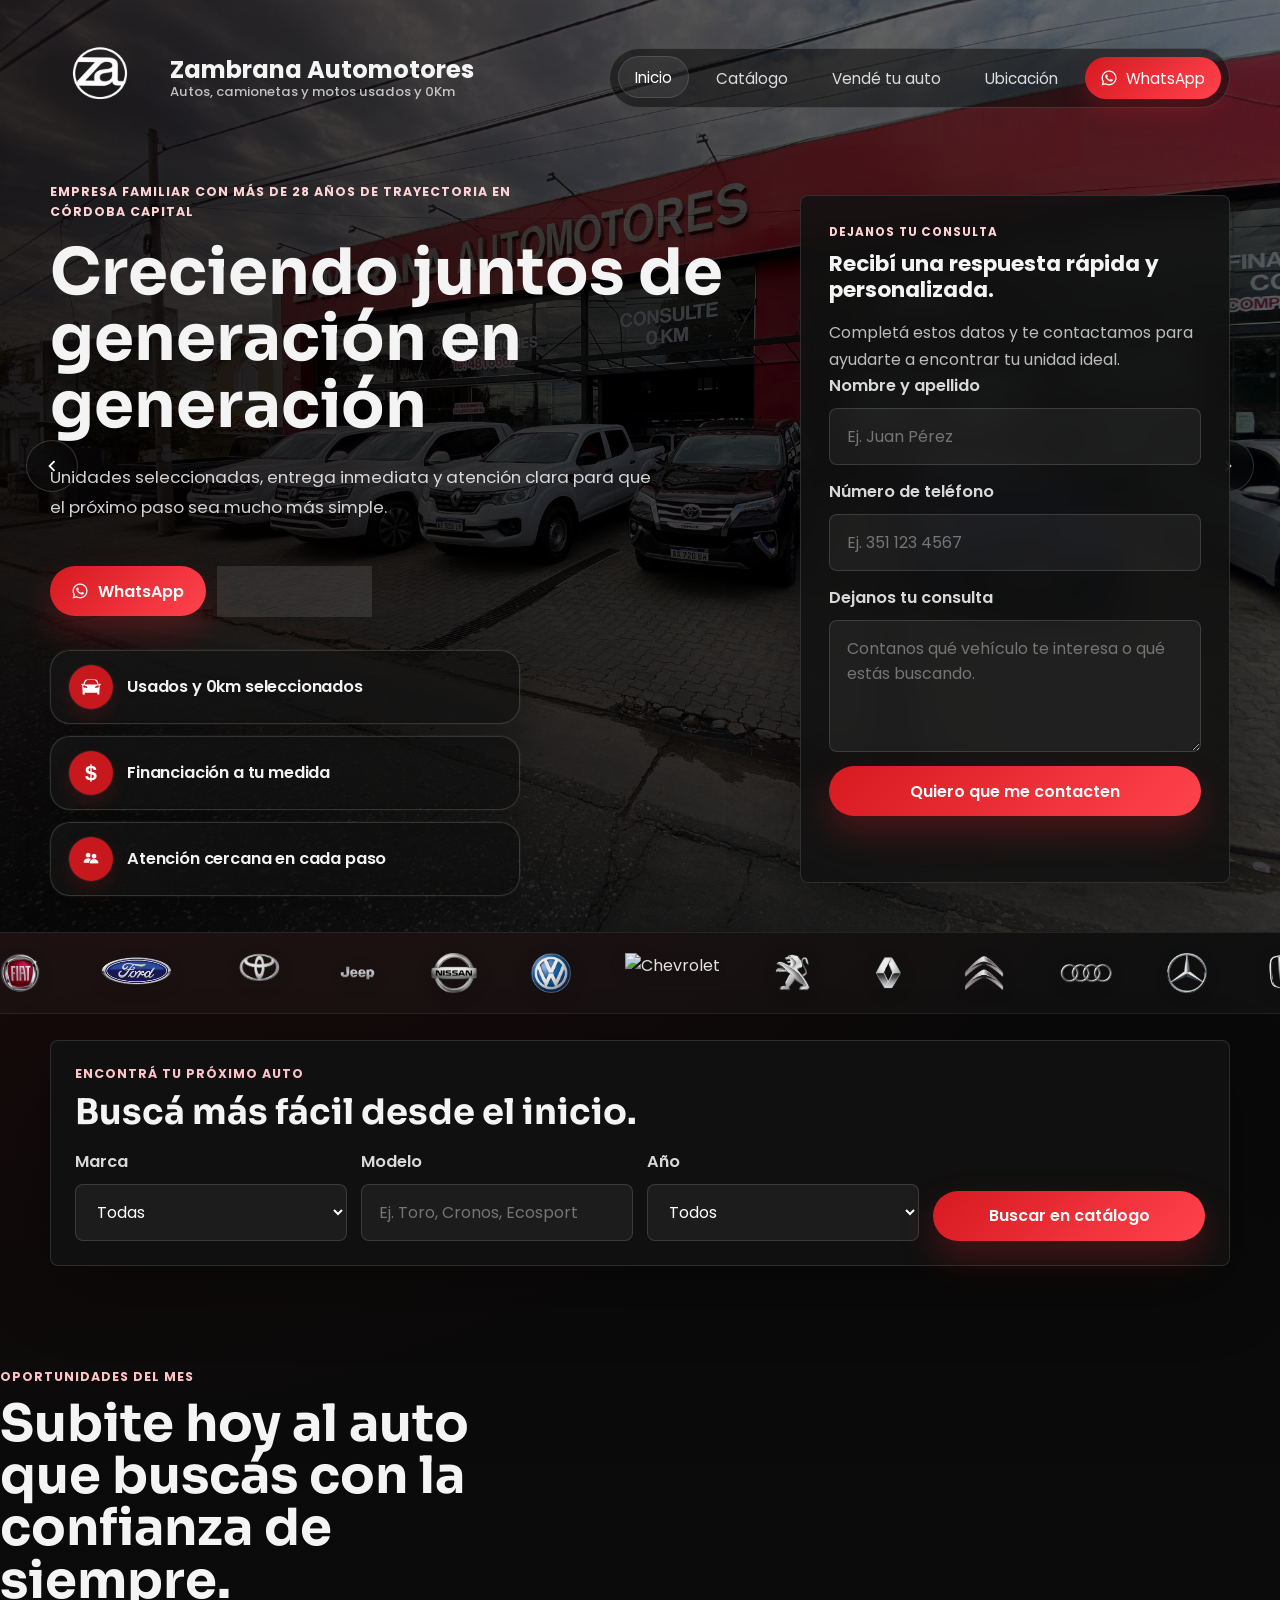
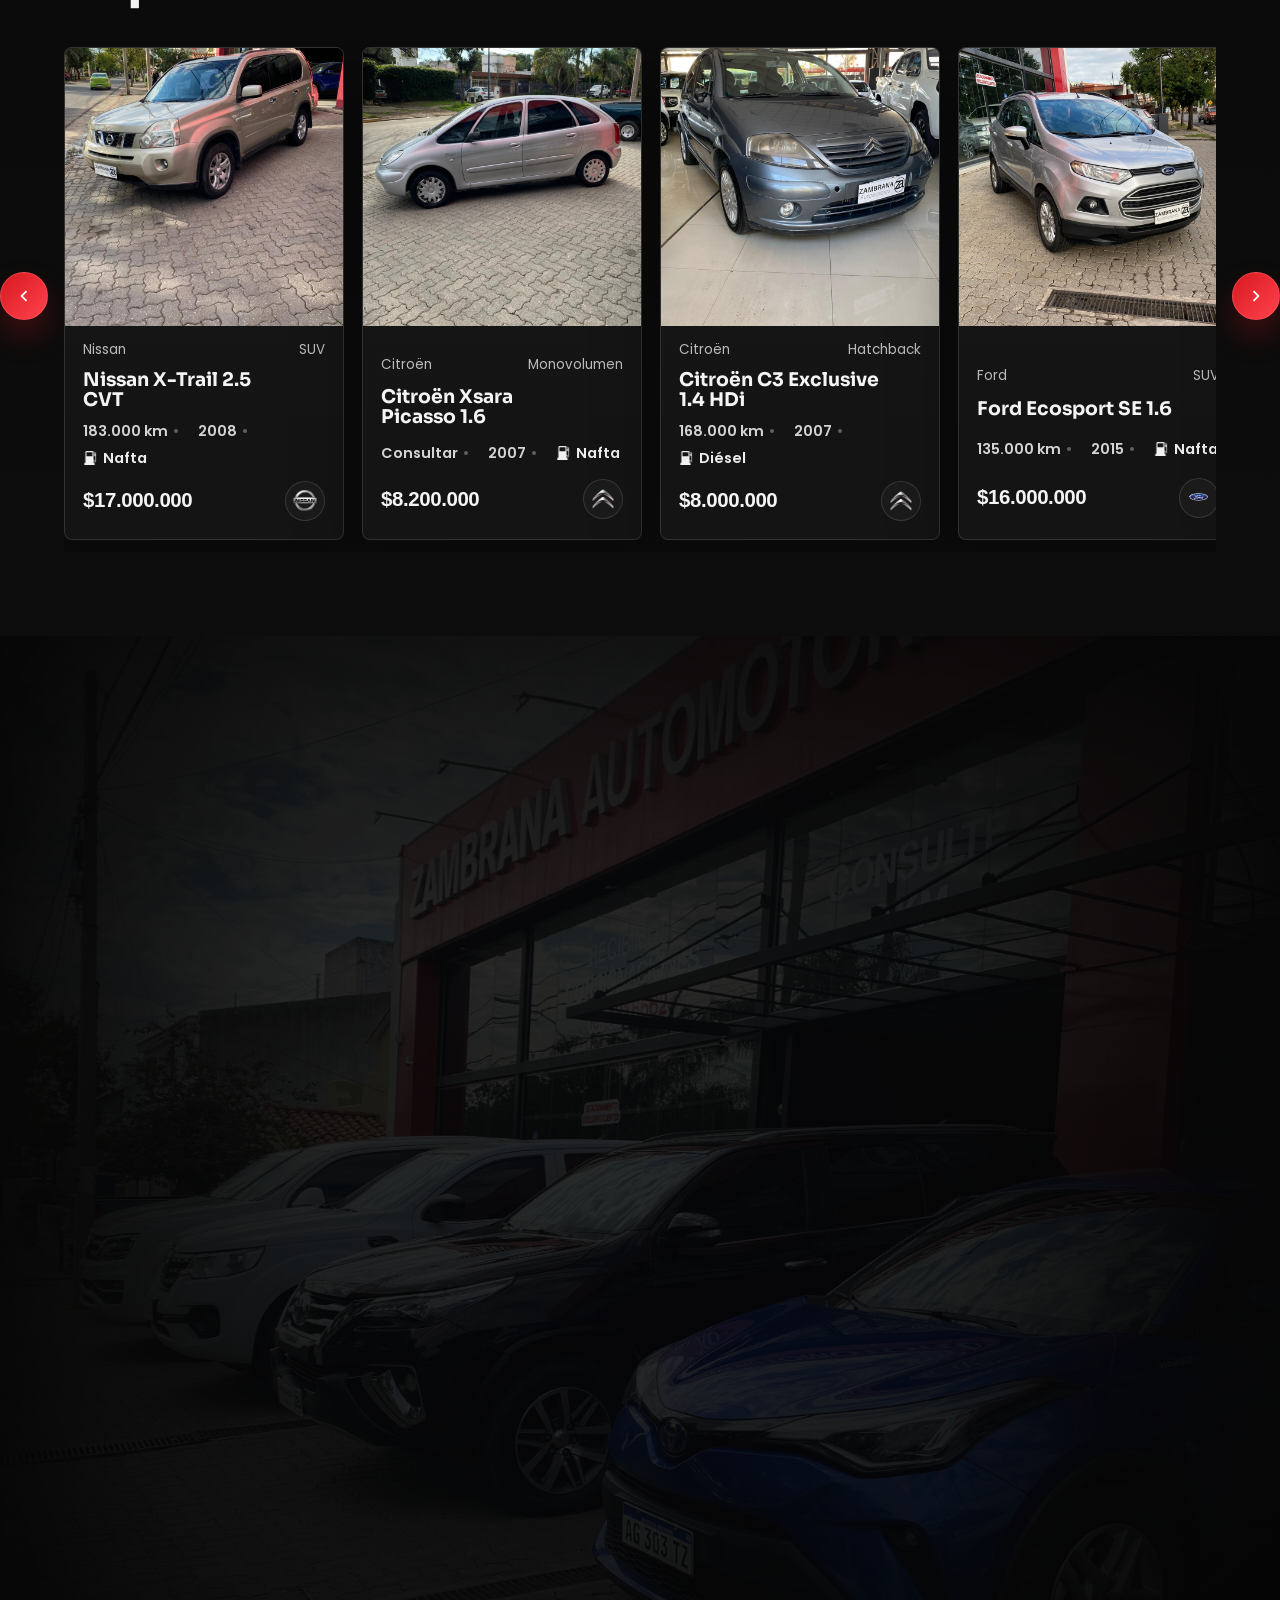
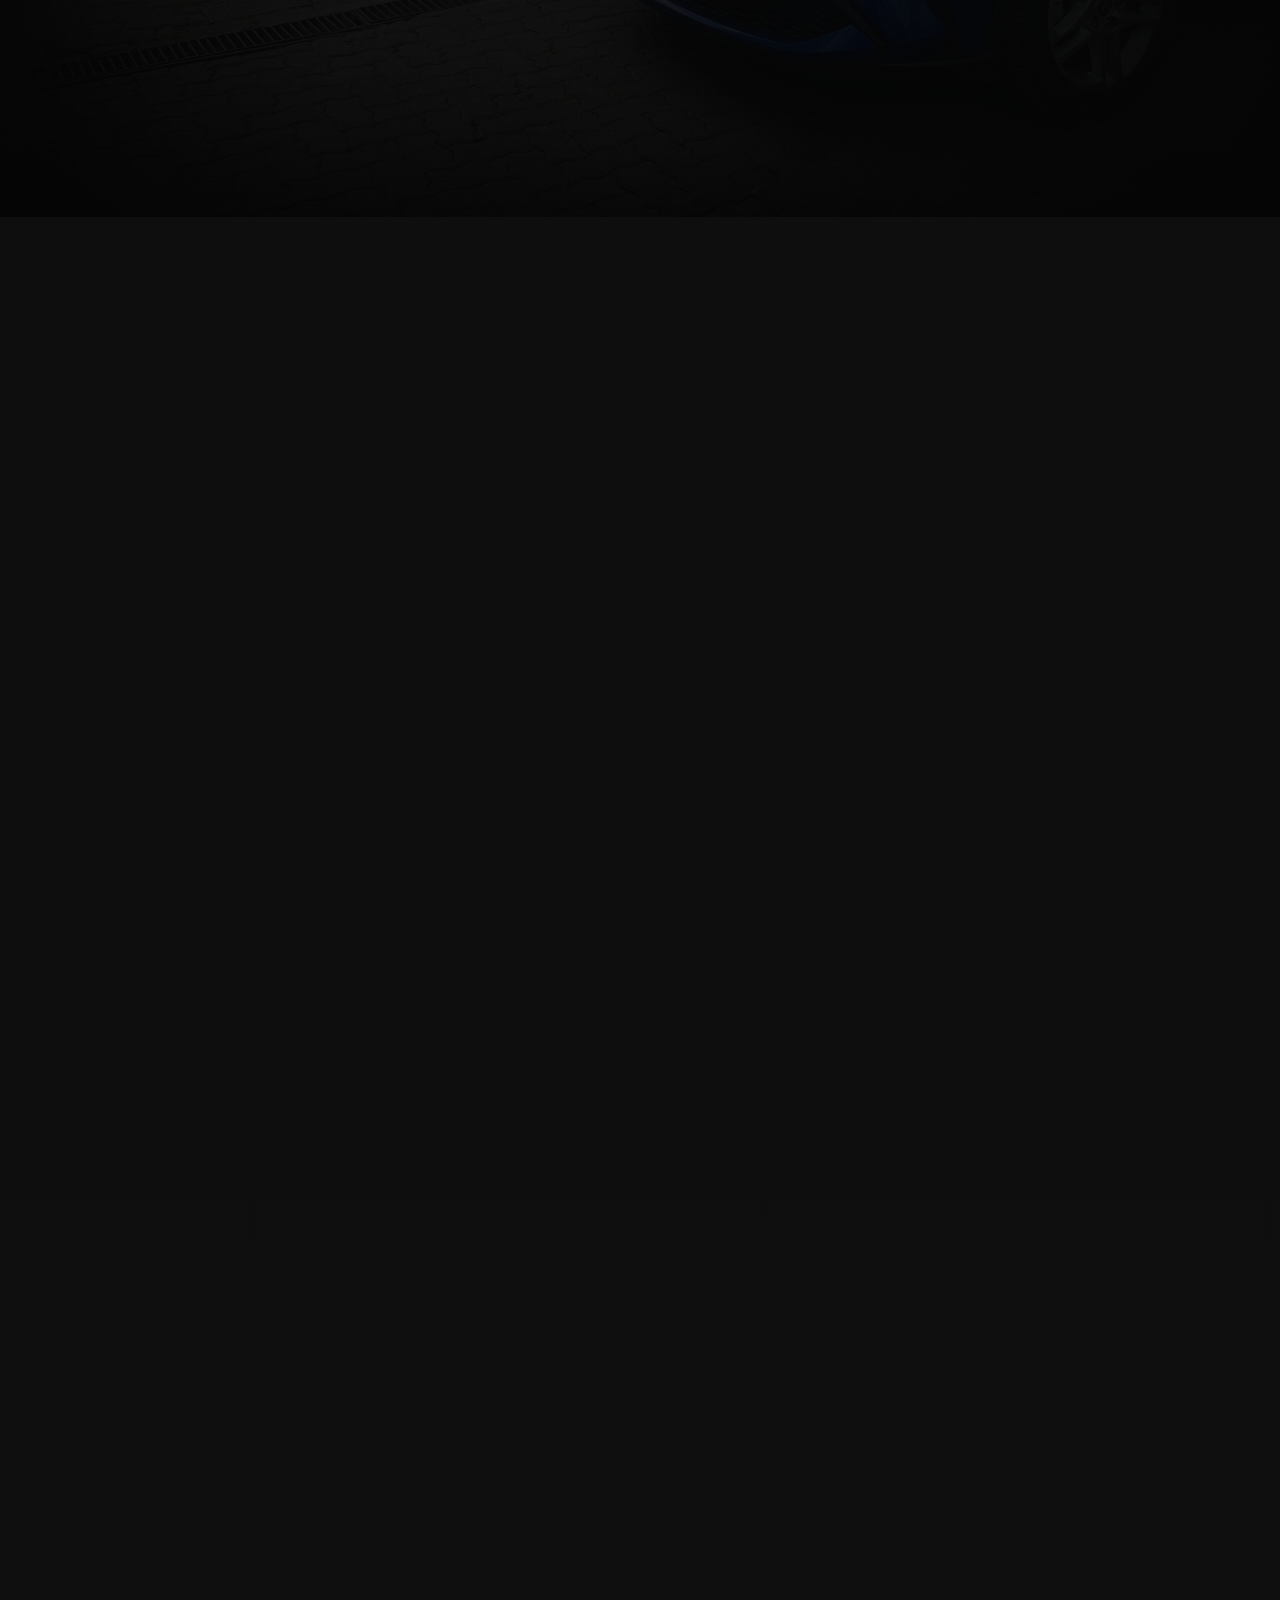
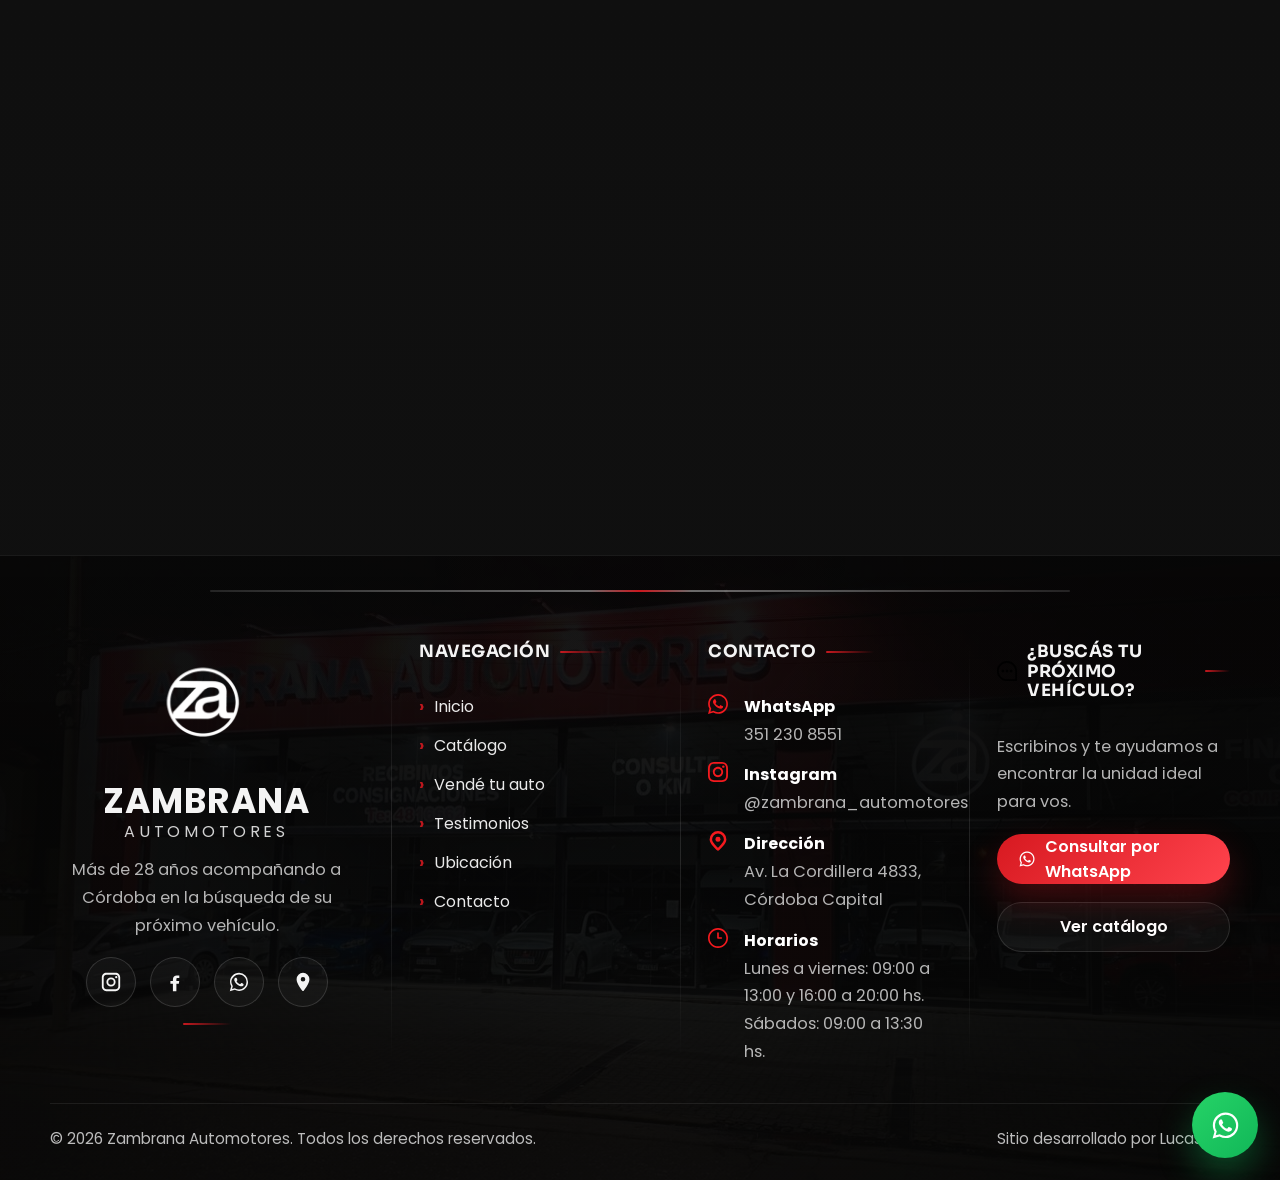
==== commit 5129d467: "fix: polish Zambrana catalog and vehicle detail prelaunch" ====
--- a/index.html
+++ b/index.html
@@ -3,6 +3,8 @@
 <head>
   <meta charset="UTF-8">
   <meta name="viewport" content="width=device-width, initial-scale=1.0">
+  <link rel="icon" type="image/png" href="assets/branding/logo-zambrana-positivo.png">
+  <link rel="shortcut icon" href="assets/branding/logo-zambrana-positivo.png">
   <title>Zambrana Automotores | Usados y 0km en Córdoba</title>
   <meta
     name="description"
--- a/styles.css
+++ b/styles.css
@@ -1066,7 +1066,10 @@
 }
 
 .vehicle-price {
-  font-size: 1.28rem;
+  font-size: 1.44rem;
+  line-height: 1;
+  letter-spacing: -0.02em;
+  font-weight: 800;
 }
 
 .vehicle-price.is-hidden {
@@ -1201,7 +1204,7 @@
 
 .vehicle-card-compact .vehicle-price {
   margin-right: 0;
-  font-size: 1.14rem;
+  font-size: 1.28rem;
 }
 
 .vehicle-card-compact .vehicle-price.is-hidden {
@@ -1224,11 +1227,34 @@
 
 .used-car-card {
   border-radius: var(--radius);
-  padding: 28px;
+  padding: 34px 36px;
   display: grid;
   gap: 24px;
-  grid-template-columns: minmax(0, 1fr) auto;
-  align-items: center;
+  grid-template-columns: 1fr;
+  align-items: center;
+  justify-items: center;
+  text-align: center;
+}
+
+.used-car-card > div {
+  display: grid;
+  gap: 14px;
+  justify-items: center;
+  max-width: min(1080px, 100%);
+}
+
+.used-car-card .eyebrow {
+  margin-bottom: 0;
+}
+
+.used-car-card h2 {
+  max-width: 21ch;
+  margin: 0 auto;
+}
+
+.used-car-card p {
+  max-width: 76ch;
+  margin: 0 auto;
 }
 
 .contact-layout {
@@ -1432,6 +1458,17 @@
 
 .sellers-section {
   padding-top: 58px;
+}
+
+.sellers-section .section-heading {
+  max-width: min(1120px, 100%);
+  margin: 0 auto 38px;
+  text-align: center;
+}
+
+.sellers-section .section-heading h2 {
+  max-width: 22ch;
+  margin: 0 auto;
 }
 
 .testimonials-section {
@@ -2277,46 +2314,62 @@
   padding-top: 24px;
 }
 
+#vehicle-detail {
+  width: min(1400px, calc(100% - 40px));
+}
+
 .vehicle-detail-shell {
   border-radius: var(--radius);
   padding: 28px;
   display: grid;
-  gap: 28px;
-  grid-template-columns: minmax(0, 1.05fr) minmax(320px, 0.95fr);
+  gap: 30px;
+  grid-template-columns: minmax(0, 0.9fr) minmax(520px, 1.1fr);
+  align-items: start;
 }
 
 .vehicle-detail-gallery,
 .vehicle-detail-copy {
   display: grid;
-  gap: 16px;
+  gap: 18px;
+}
+
+.vehicle-detail-copy {
+  align-content: start;
 }
 
 .vehicle-detail-top {
   display: grid;
-  grid-template-columns: minmax(0, 1fr) 124px;
-  gap: 20px;
+  grid-template-columns: minmax(0, 1fr) 104px;
+  gap: 18px;
   align-items: start;
 }
 
 .vehicle-detail-heading {
   display: grid;
-  gap: 12px;
+  gap: 10px;
+}
+
+.vehicle-detail-heading h1 {
+  font-size: clamp(1.9rem, 2.2vw, 2.125rem);
+  line-height: 1.08;
+  max-width: 22ch;
+  text-wrap: balance;
 }
 
 .vehicle-detail-brand-mark {
-  min-height: 124px;
+  min-height: 104px;
   border-radius: var(--radius);
   border: 1px solid var(--line);
   background: linear-gradient(180deg, rgba(255, 255, 255, 0.03), rgba(255, 255, 255, 0.015));
   display: grid;
   place-items: center;
-  padding: 20px;
+  padding: 18px;
 }
 
 .vehicle-detail-brand-mark img {
   width: 100%;
-  max-width: 84px;
-  max-height: 84px;
+  max-width: 72px;
+  max-height: 72px;
   object-fit: contain;
 }
 
@@ -2327,7 +2380,7 @@
 
 .vehicle-detail-carousel-track {
   position: relative;
-  min-height: clamp(340px, 44vw, 540px);
+  min-height: clamp(420px, 36vw, 540px);
   overflow: hidden;
 }
 
@@ -2335,12 +2388,14 @@
   position: absolute;
   top: 0;
   bottom: 0;
-  width: clamp(170px, 21%, 220px);
+  width: clamp(116px, 18%, 150px);
   padding: 0;
   border-radius: calc(var(--radius) + 2px);
   overflow: hidden;
   border: 1px solid rgba(255, 255, 255, 0.08);
-  background: rgba(10, 10, 10, 0.98);
+  background:
+    radial-gradient(circle at center, rgba(255, 255, 255, 0.08), transparent 62%),
+    rgba(8, 8, 8, 0.98);
   box-shadow: 0 14px 28px rgba(0, 0, 0, 0.18);
   cursor: pointer;
   transition:
@@ -2359,35 +2414,35 @@
   position: relative;
   width: 100%;
   height: 100%;
-  object-fit: cover;
+  object-fit: contain;
   object-position: center center;
   display: block;
 }
 
 .vehicle-detail-slide.is-active {
   left: 50%;
-  width: clamp(286px, 42%, 394px);
+  width: clamp(390px, 74%, 620px);
   opacity: 1;
   transform: translateX(-50%) scale(1);
   z-index: 3;
   border-color: rgba(255, 255, 255, 0.14);
-  box-shadow: 0 20px 36px rgba(0, 0, 0, 0.24);
+  box-shadow: 0 22px 42px rgba(0, 0, 0, 0.3);
 }
 
 .vehicle-detail-slide.is-prev {
   left: 0;
-  opacity: 0.84;
-  transform: translateX(-7%) scale(0.952);
+  opacity: 0.42;
+  transform: translateX(-14%) scale(0.92);
   z-index: 2;
-  filter: saturate(0.94) brightness(0.92);
+  filter: saturate(0.72) brightness(0.72);
 }
 
 .vehicle-detail-slide.is-next {
   right: 0;
-  opacity: 0.84;
-  transform: translateX(7%) scale(0.952);
+  opacity: 0.42;
+  transform: translateX(14%) scale(0.92);
   z-index: 2;
-  filter: saturate(0.94) brightness(0.92);
+  filter: saturate(0.72) brightness(0.72);
 }
 
 .vehicle-detail-slide.is-hidden {
@@ -2699,6 +2754,11 @@
     grid-template-columns: 1fr;
   }
 
+  .vehicle-detail-heading h1 {
+    font-size: clamp(1.9rem, 2.12rem, 2.28rem);
+    max-width: none;
+  }
+
   .vehicle-detail-carousel-track {
     min-height: 320px;
   }
@@ -2741,6 +2801,20 @@
 @media (max-width: 640px) {
   .site-shell {
     width: min(100%, calc(100% - 22px));
+  }
+
+  #vehicle-detail {
+    width: min(100%, calc(100% - 22px));
+  }
+
+  body[data-page="vehicle"] {
+    overflow-x: hidden;
+  }
+
+  @supports selector(html:has(body[data-page="vehicle"])) {
+    html:has(body[data-page="vehicle"]) {
+      overflow-x: hidden;
+    }
   }
 
   .section {
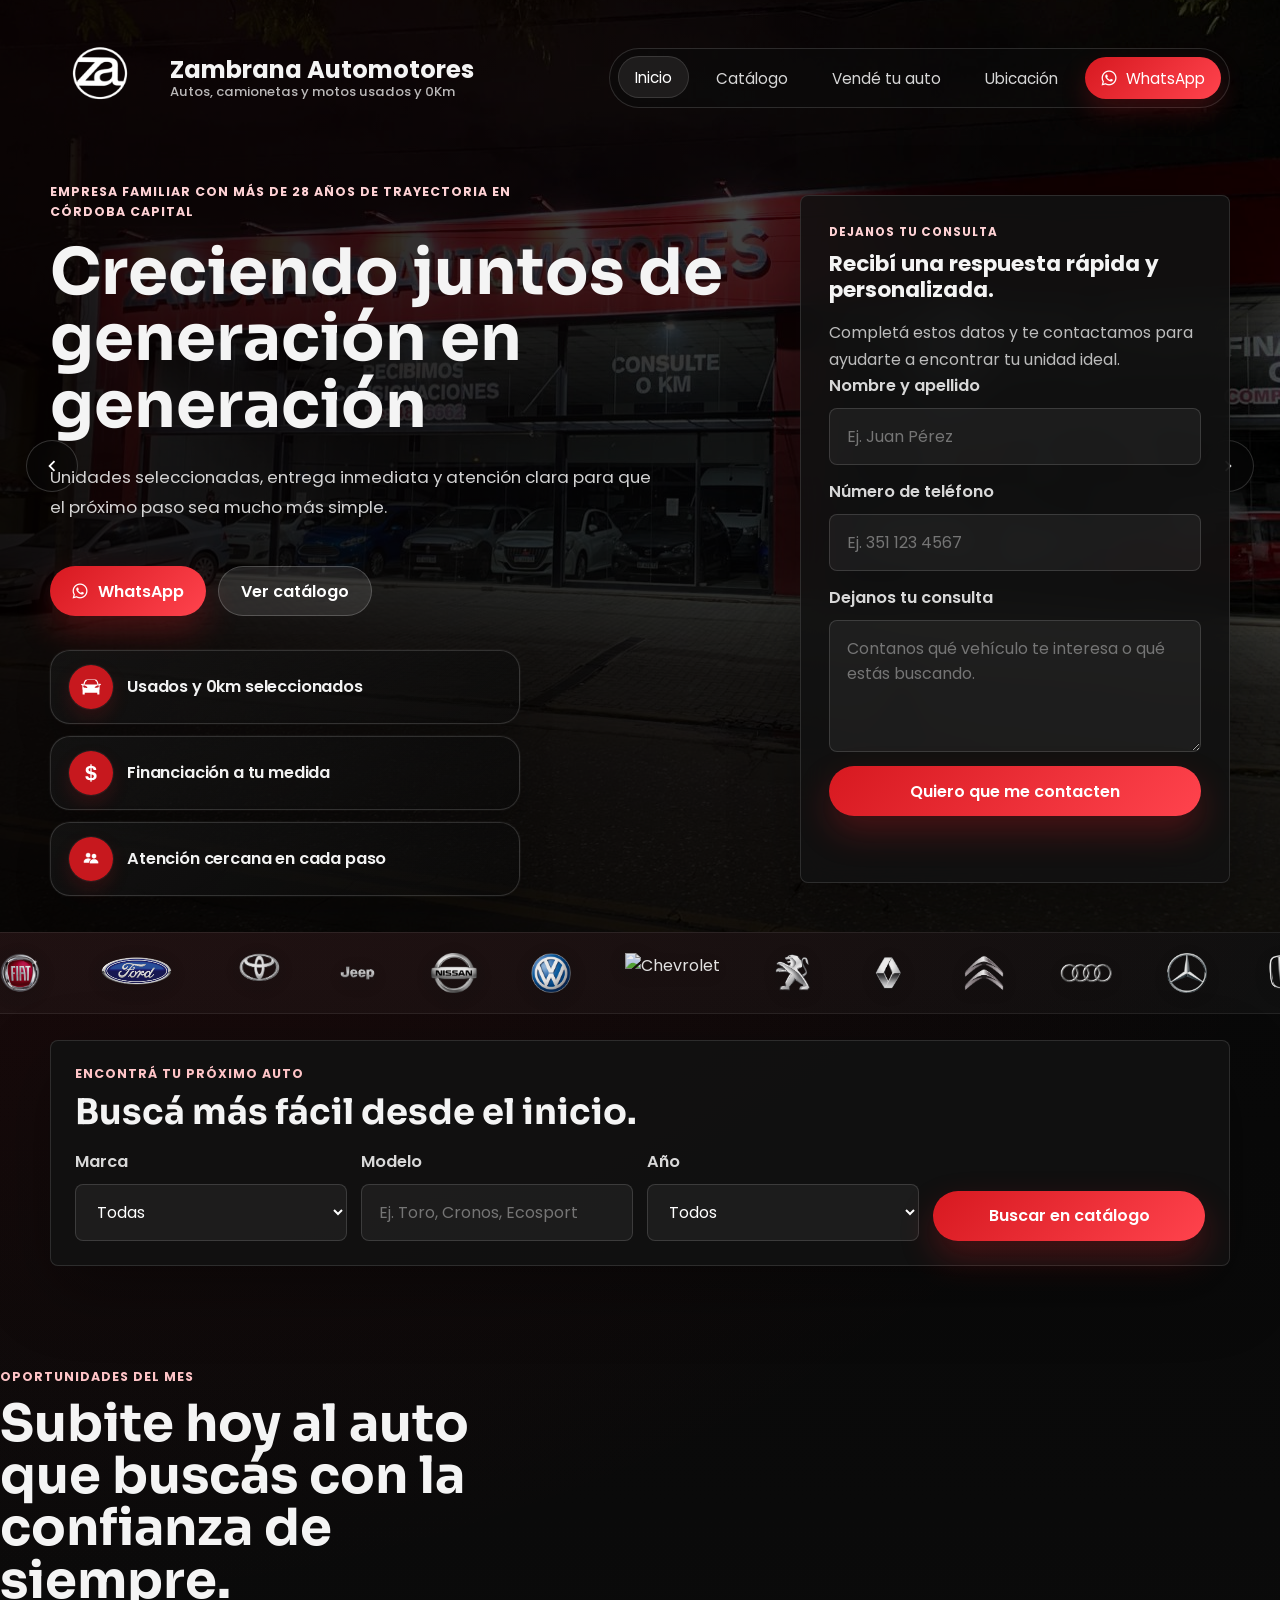
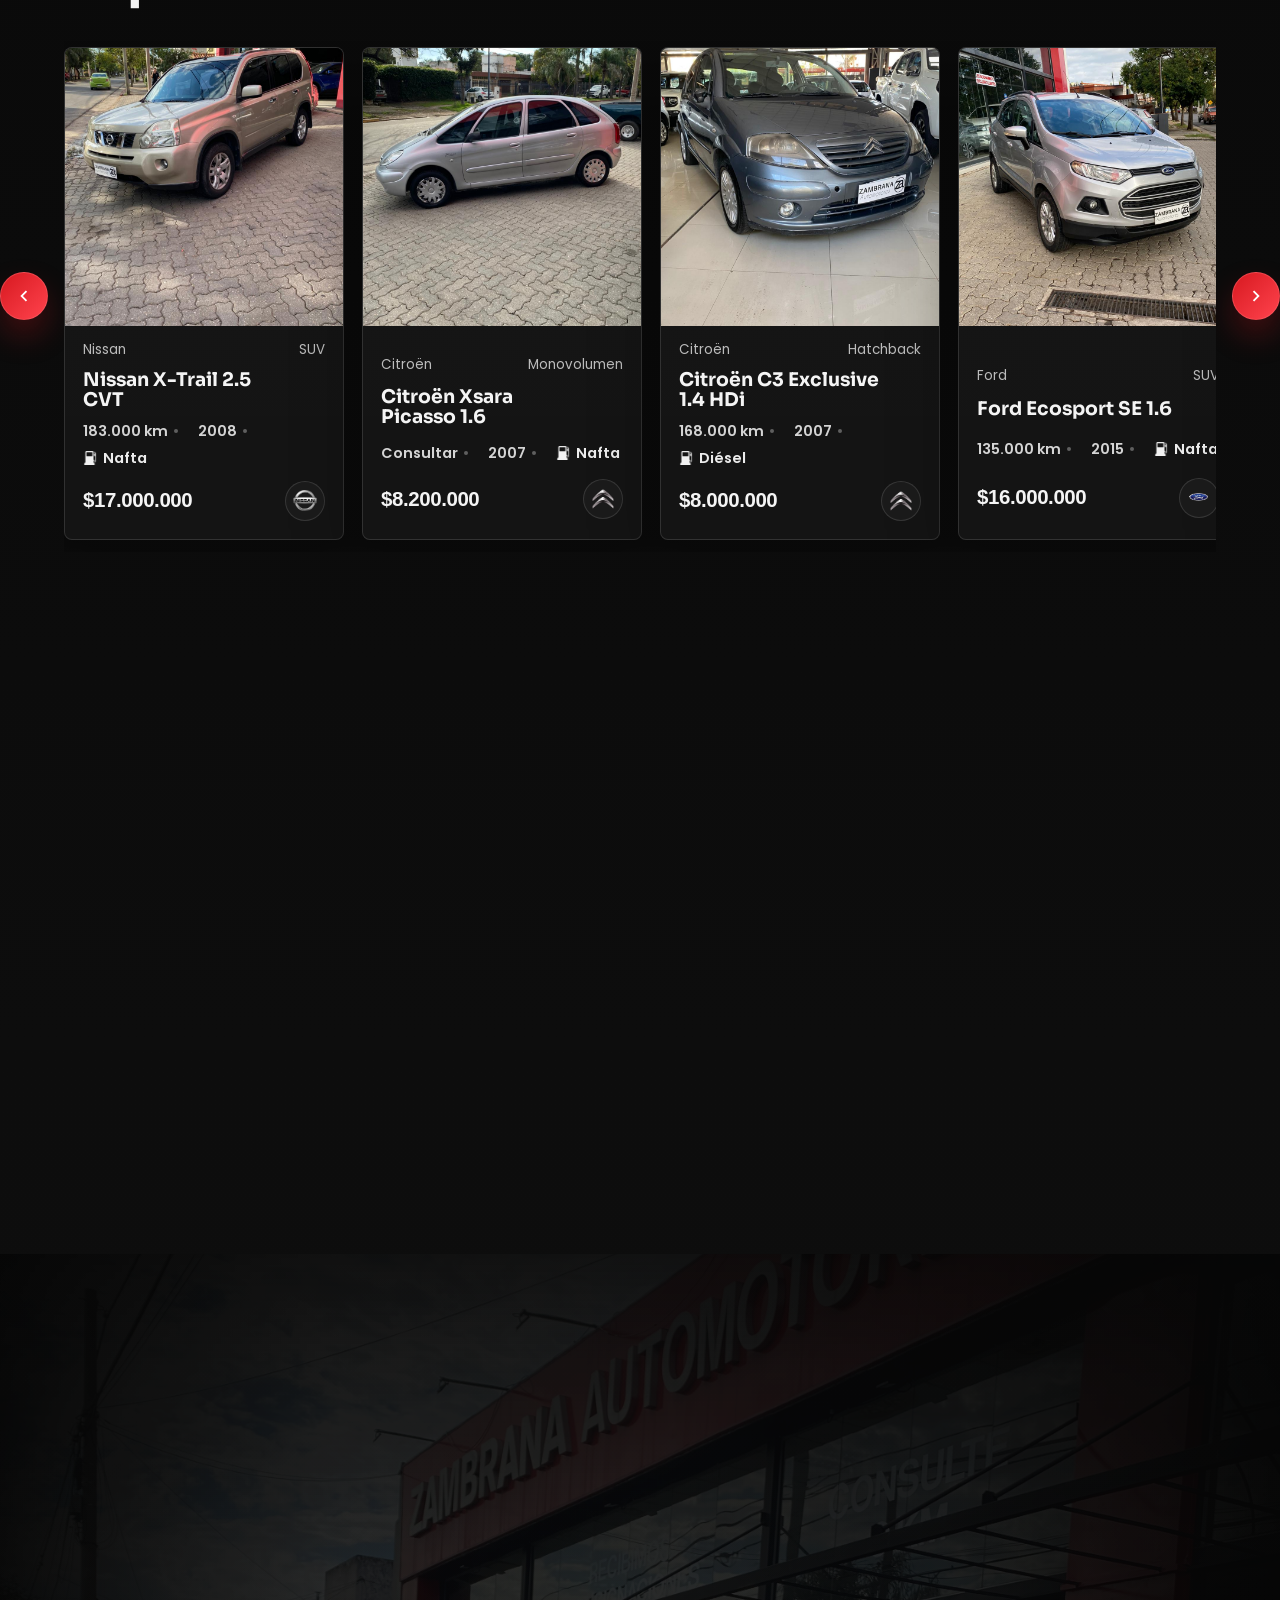
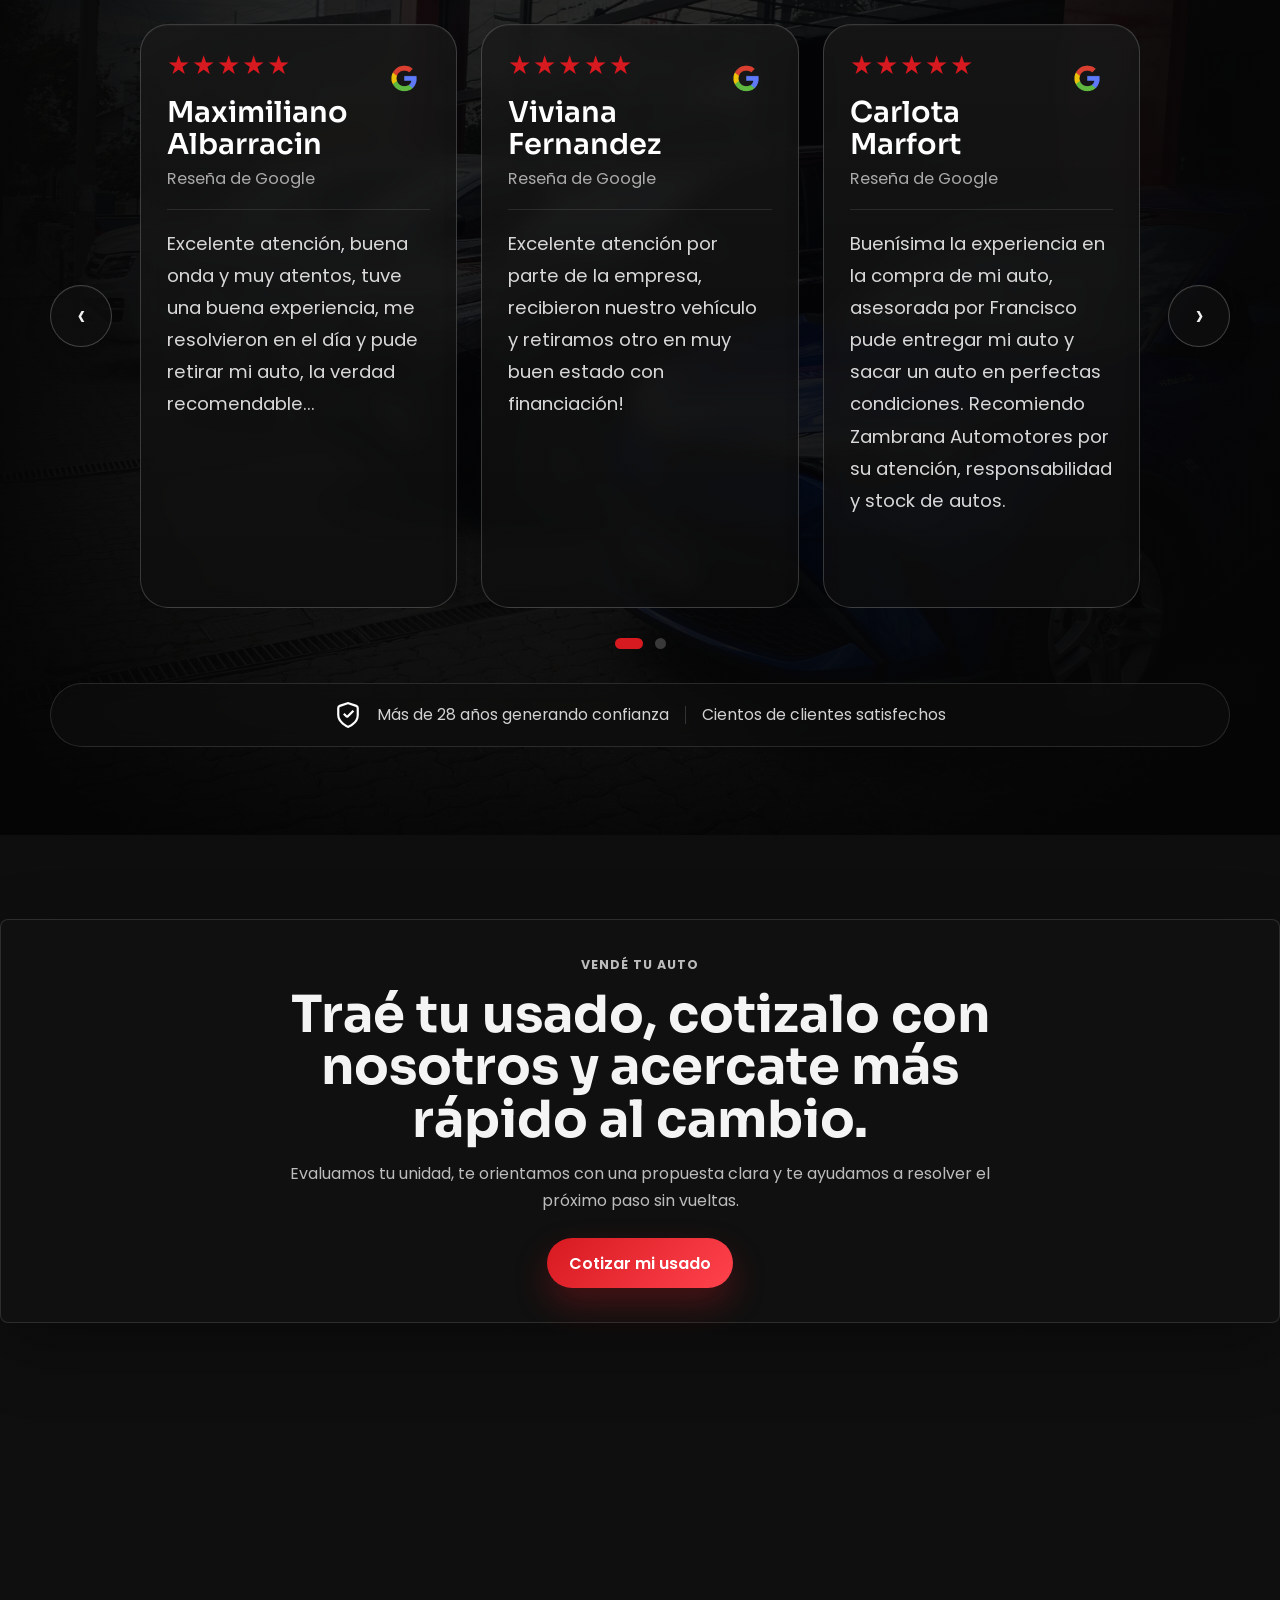
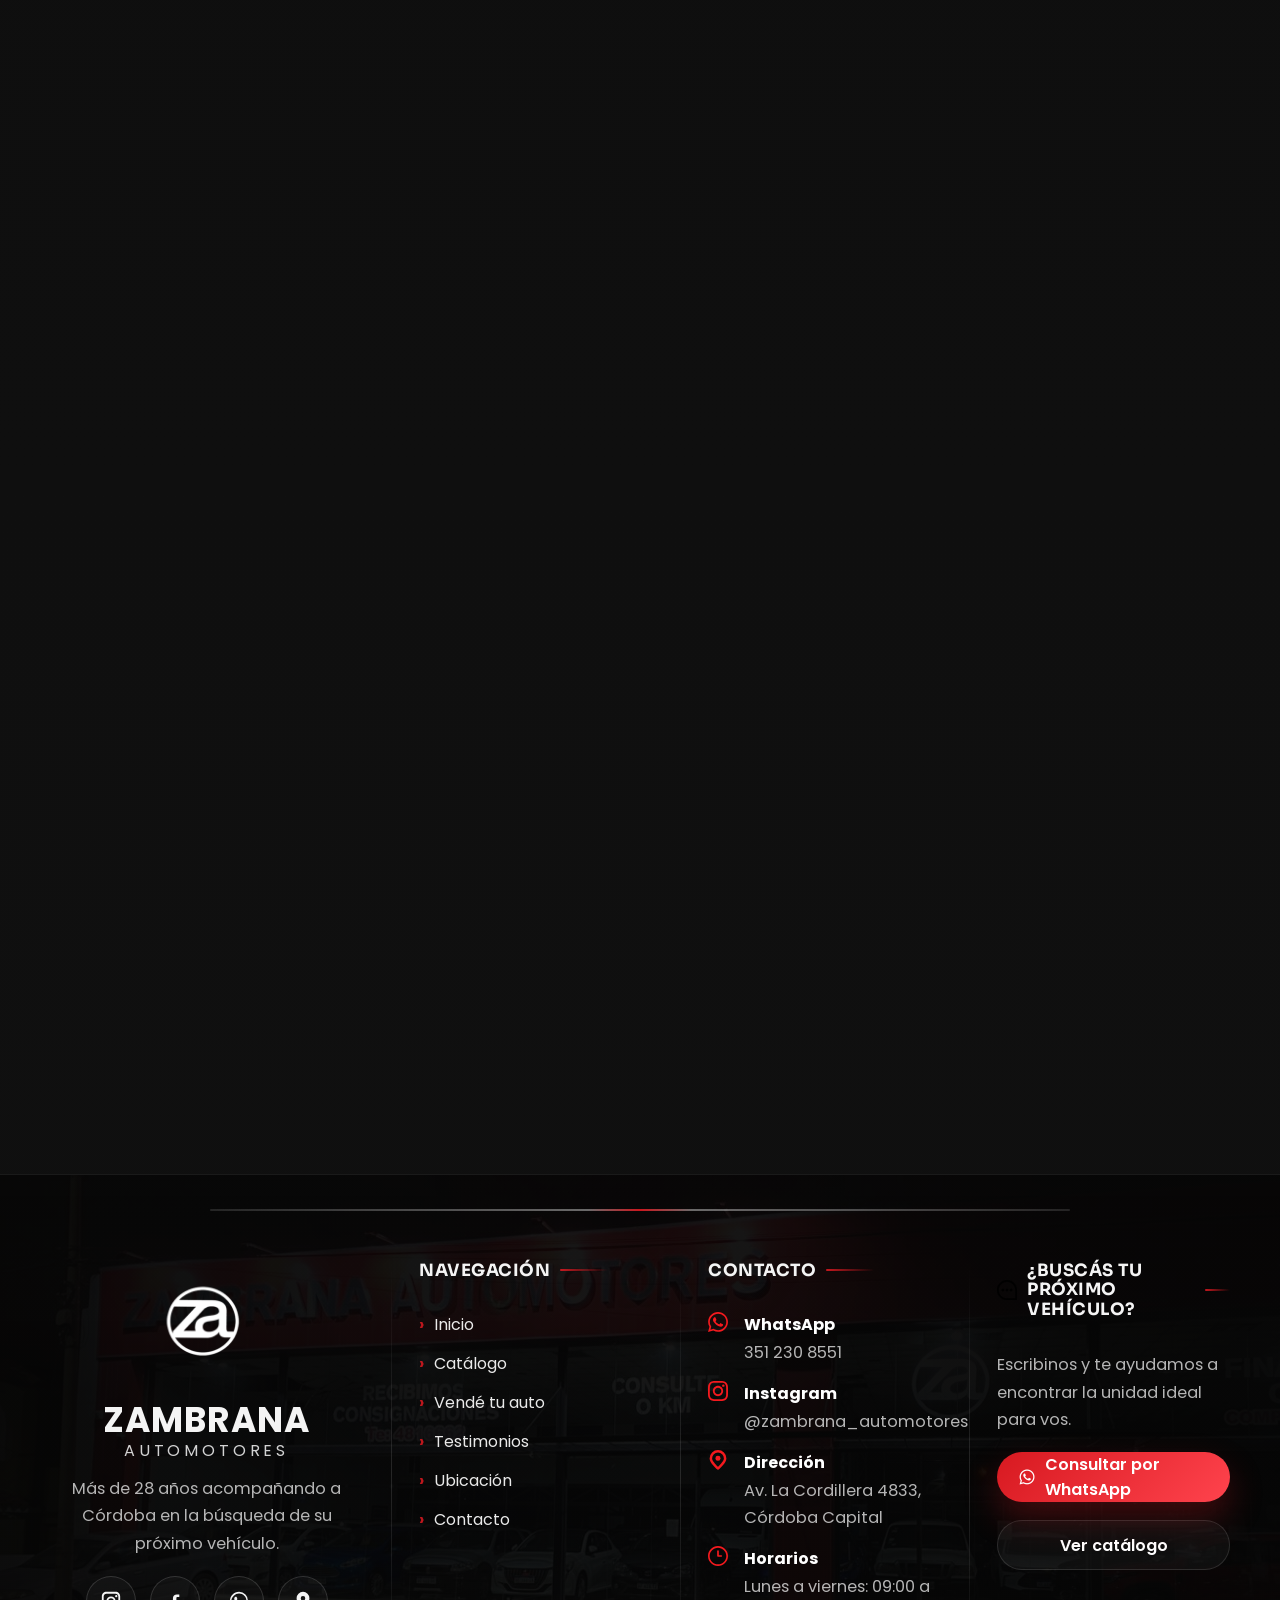
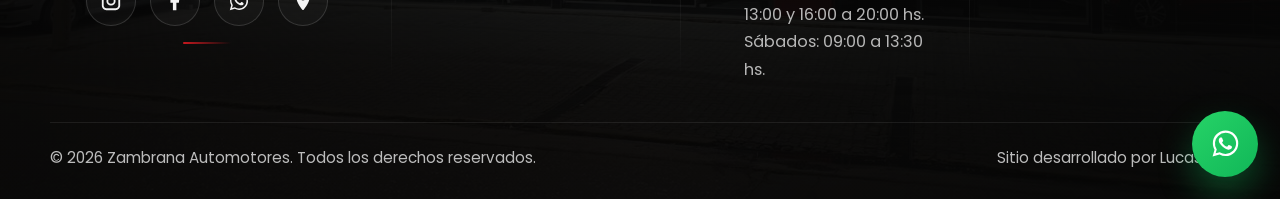
==== commit ab6e4cd8: "feat: agrega financiación propia y actualiza el stock" ====
--- a/index.html
+++ b/index.html
@@ -220,16 +220,60 @@
       </div>
     </section>
 
-    <section class="section used-car-section" id="vendetuauto">
-      <div class="used-car-card reveal-up">
-        <div>
-          <p class="eyebrow">Vendé tu auto</p>
-          <h2>Traé tu usado, cotizalo con nosotros y acercate más rápido al cambio.</h2>
-          <p>
-            Evaluamos tu unidad, te orientamos con una propuesta clara y te ayudamos a resolver el próximo paso sin vueltas.
-          </p>
-        </div>
-        <a class="primary-btn" href="https://wa.me/5493512308551?text=Hola%20Zambrana%20Automotores%2C%20les%20escribo%20desde%20la%20web%20y%20quiero%20cotizar%20mi%20usado." target="_blank" rel="noreferrer">Cotizar mi usado</a>
+    <section class="section financing-section" id="financiacion">
+      <div class="site-shell">
+        <div class="financing-panel reveal-up">
+          <div class="financing-content">
+            <div class="financing-heading">
+              <p class="eyebrow">FINANCIACIÓN PROPIA</p>
+              <h2>¿Por qué elegir nuestra financiación?</h2>
+              <p class="financing-intro">Una alternativa simple, clara y pensada para ayudarte a llegar a tu próximo auto.</p>
+              <p class="financing-signature" aria-label="Simple, directa y personalizada">
+                <span>Simple</span><i aria-hidden="true"></i><span>Directa</span><i aria-hidden="true"></i><span>Personalizada</span>
+              </p>
+            </div>
+
+            <div class="financing-benefits" aria-label="Beneficios de la financiación propia">
+              <article class="financing-benefit">
+                <span class="financing-benefit-icon" aria-hidden="true">
+                  <svg viewBox="0 0 48 48"><path d="M7 19h34M10 19 24 9l14 10M11 38h26M14 22v12M22 22v12M30 22v12M38 22v12"/></svg>
+                </span>
+                <strong>Sin pasar por banco</strong>
+              </article>
+              <article class="financing-benefit">
+                <span class="financing-benefit-icon" aria-hidden="true">
+                  <svg viewBox="0 0 48 48"><path d="M12 7h17l7 7v13M29 7v8h8M12 7v34h17M30 31l11 11M41 31 30 42"/></svg>
+                </span>
+                <strong>Sin costo administrativo</strong>
+              </article>
+              <article class="financing-benefit">
+                <span class="financing-benefit-icon" aria-hidden="true">
+                  <svg viewBox="0 0 48 48"><circle cx="24" cy="24" r="17"/><path d="M29 17.5c-1.3-1.5-3.1-2.3-5.2-2.3-3 0-5.3 1.7-5.3 4.2 0 6.5 11.7 3.2 11.7 9.5 0 2.4-2.3 4.2-5.5 4.2-2.6 0-4.8-1-6.3-2.8M24 11.5v25"/></svg>
+                </span>
+                <strong>Cuotas fijas en pesos</strong>
+              </article>
+              <article class="financing-benefit">
+                <span class="financing-benefit-icon" aria-hidden="true">
+                  <svg viewBox="0 0 48 48"><circle cx="21" cy="16" r="7"/><path d="M8 39c.8-7.2 5.5-11.5 13-11.5 3.4 0 6.2.9 8.3 2.7M31 37l4 4 8-10"/></svg>
+                </span>
+                <strong>Atención personalizada</strong>
+              </article>
+            </div>
+
+            <div class="financing-cta">
+              <a
+                class="primary-btn financing-btn"
+                href="https://wa.me/5493512308551?text=Hola%2C%20quiero%20recibir%20m%C3%A1s%20informaci%C3%B3n%20sobre%20la%20financiaci%C3%B3n%20propia%20de%20Zambrana%20Automotores."
+                target="_blank"
+                rel="noreferrer"
+              >
+                <img class="btn-icon" src="assets/icons/whatsapp.png" alt="">
+                Consultar financiación
+              </a>
+              <p>Escribinos y te contamos las opciones disponibles.</p>
+            </div>
+          </div>
+        </div>
       </div>
     </section>
 
@@ -343,6 +387,19 @@
           <span class="trustbar-divider" aria-hidden="true"></span>
           <span class="trustbar-text">Cientos de clientes satisfechos</span>
         </div>
+      </div>
+    </section>
+
+    <section class="section used-car-section" id="vendetuauto">
+      <div class="used-car-card reveal-up">
+        <div>
+          <p class="eyebrow">Vendé tu auto</p>
+          <h2>Traé tu usado, cotizalo con nosotros y acercate más rápido al cambio.</h2>
+          <p>
+            Evaluamos tu unidad, te orientamos con una propuesta clara y te ayudamos a resolver el próximo paso sin vueltas.
+          </p>
+        </div>
+        <a class="primary-btn" href="https://wa.me/5493512308551?text=Hola%20Zambrana%20Automotores%2C%20les%20escribo%20desde%20la%20web%20y%20quiero%20cotizar%20mi%20usado." target="_blank" rel="noreferrer">Cotizar mi usado</a>
       </div>
     </section>
 
@@ -445,7 +502,7 @@
             <li><a href="index.html#vendetuauto">Vendé tu auto</a></li>
             <li><a href="index.html#testimonios">Testimonios</a></li>
             <li><a href="index.html#ubicacion">Ubicación</a></li>
-            <li><a href="index.html#hero-contact-form">Contacto</a></li>
+            <li><a href="index.html#lead-form">Contacto</a></li>
           </ul>
         </div>
 
--- a/styles.css
+++ b/styles.css
@@ -1234,6 +1234,175 @@
   align-items: center;
   justify-items: center;
   text-align: center;
+}
+
+.financing-section {
+  padding-top: 8px;
+  padding-bottom: 22px;
+}
+
+.financing-panel {
+  position: relative;
+  isolation: isolate;
+  overflow: hidden;
+  padding: clamp(40px, 4.7vw, 58px) clamp(24px, 5vw, 68px);
+  border: 1px solid rgba(255, 255, 255, 0.15);
+  border-radius: 28px;
+  background:
+    linear-gradient(180deg, rgba(4, 6, 9, 0.76), rgba(5, 6, 8, 0.9)),
+    linear-gradient(90deg, rgba(0, 0, 0, 0.88) 0%, rgba(0, 0, 0, 0.42) 52%, rgba(82, 8, 12, 0.42) 100%),
+    url("assets/agencia/fachada-noche.jpeg") center 48% / cover no-repeat;
+  box-shadow: 0 28px 74px rgba(0, 0, 0, 0.38);
+}
+
+.financing-panel::before,
+.financing-panel::after {
+  content: "";
+  position: absolute;
+  pointer-events: none;
+  z-index: -1;
+}
+
+.financing-panel::before {
+  width: 440px;
+  height: 440px;
+  top: -280px;
+  right: -80px;
+  border-radius: 50%;
+  background: radial-gradient(circle, rgba(215, 25, 32, 0.32), transparent 68%);
+}
+
+.financing-panel::after {
+  inset: auto 8% 0;
+  height: 1px;
+  background: linear-gradient(90deg, transparent, rgba(255, 67, 77, 0.7), transparent);
+}
+
+.financing-content {
+  display: grid;
+  gap: 27px;
+  position: relative;
+  z-index: 1;
+}
+
+.financing-heading {
+  display: grid;
+  justify-items: center;
+  gap: 10px;
+  max-width: 860px;
+  margin: 0 auto;
+  text-align: center;
+}
+
+.financing-heading .eyebrow {
+  margin: 0;
+  color: var(--accent-2);
+  letter-spacing: 0.18em;
+}
+
+.financing-heading h2 {
+  max-width: none;
+  margin: 0;
+  font-size: clamp(2.05rem, 3.8vw, 3.15rem);
+  line-height: 1.06;
+  letter-spacing: -0.045em;
+  text-wrap: balance;
+}
+
+.financing-intro {
+  max-width: 690px;
+  margin: 0;
+  color: rgba(255, 255, 255, 0.82);
+  font-size: clamp(1rem, 1.5vw, 1.12rem);
+  line-height: 1.7;
+}
+
+.financing-signature {
+  display: flex;
+  align-items: center;
+  justify-content: center;
+  flex-wrap: wrap;
+  gap: 12px;
+  margin: 2px 0 0;
+  color: var(--white);
+  font-size: 1.04rem;
+  font-weight: 500;
+}
+
+.financing-signature i {
+  width: 4px;
+  height: 4px;
+  border-radius: 50%;
+  background: var(--accent-2);
+  box-shadow: 0 0 12px rgba(255, 67, 77, 0.8);
+}
+
+.financing-benefits {
+  display: grid;
+  grid-template-columns: repeat(4, minmax(0, 1fr));
+  gap: 12px;
+}
+
+.financing-benefit {
+  min-width: 0;
+  min-height: 134px;
+  padding: 19px 16px;
+  display: grid;
+  align-content: center;
+  justify-items: center;
+  gap: 12px;
+  border: 1px solid rgba(255, 255, 255, 0.18);
+  border-radius: 18px;
+  background: linear-gradient(145deg, rgba(21, 23, 27, 0.88), rgba(8, 9, 11, 0.72));
+  box-shadow: inset 0 1px 0 rgba(255, 255, 255, 0.05), 0 18px 34px rgba(0, 0, 0, 0.2);
+  text-align: center;
+  backdrop-filter: blur(8px);
+}
+
+.financing-benefit-icon {
+  width: 50px;
+  height: 50px;
+  display: grid;
+  place-items: center;
+  border-radius: 50%;
+  border: 1px solid rgba(255, 67, 77, 0.72);
+  background: rgba(215, 25, 32, 0.08);
+  color: var(--white);
+}
+
+.financing-benefit-icon svg {
+  width: 31px;
+  height: 31px;
+  fill: none;
+  stroke: currentColor;
+  stroke-width: 1.65;
+  stroke-linecap: round;
+  stroke-linejoin: round;
+}
+
+.financing-benefit strong {
+  max-width: 18ch;
+  font-size: 0.98rem;
+  line-height: 1.4;
+}
+
+.financing-cta {
+  display: grid;
+  justify-items: center;
+  gap: 8px;
+  text-align: center;
+}
+
+.financing-btn {
+  min-width: min(100%, 330px);
+  min-height: 54px;
+  font-size: 1.02rem;
+}
+
+.financing-cta p {
+  margin: 0;
+  color: rgba(255, 255, 255, 0.62);
+  font-size: 0.9rem;
 }
 
 .used-car-card > div {
@@ -2633,6 +2802,10 @@
   .used-car-card {
     grid-template-columns: 1fr;
   }
+
+  .financing-benefits {
+    grid-template-columns: repeat(2, minmax(0, 1fr));
+  }
 }
 
 @media (max-width: 860px) {
@@ -2819,6 +2992,59 @@
 
   .section {
     padding: 64px 0;
+  }
+
+  .financing-section {
+    padding-top: 4px;
+    padding-bottom: 14px;
+  }
+
+  .financing-panel {
+    padding: 31px 16px;
+    border-radius: 22px;
+    background-position: 58% center;
+  }
+
+  .financing-content {
+    gap: 22px;
+  }
+
+  .financing-heading {
+    gap: 8px;
+  }
+
+  .financing-heading h2 {
+    font-size: clamp(1.9rem, 9vw, 2.5rem);
+    line-height: 1.08;
+  }
+
+  .financing-intro {
+    font-size: 0.96rem;
+    line-height: 1.62;
+  }
+
+  .financing-signature {
+    gap: 9px;
+    font-size: 0.92rem;
+  }
+
+  .financing-benefits {
+    gap: 10px;
+  }
+
+  .financing-benefit {
+    min-height: 120px;
+    padding: 16px 10px;
+    border-radius: 16px;
+  }
+
+  .financing-benefit strong {
+    font-size: 0.88rem;
+  }
+
+  .financing-btn {
+    width: 100%;
+    min-width: 0;
   }
 
   .hero-home {
@@ -3024,3 +3250,21 @@
     bottom: 16px;
   }
 }
+
+@media (max-width: 430px) {
+  .financing-benefits {
+    grid-template-columns: 1fr;
+  }
+
+  .financing-benefit {
+    min-height: 106px;
+    grid-template-columns: auto minmax(0, 1fr);
+    justify-items: start;
+    padding: 16px;
+    text-align: left;
+  }
+
+  .financing-benefit strong {
+    max-width: none;
+  }
+}
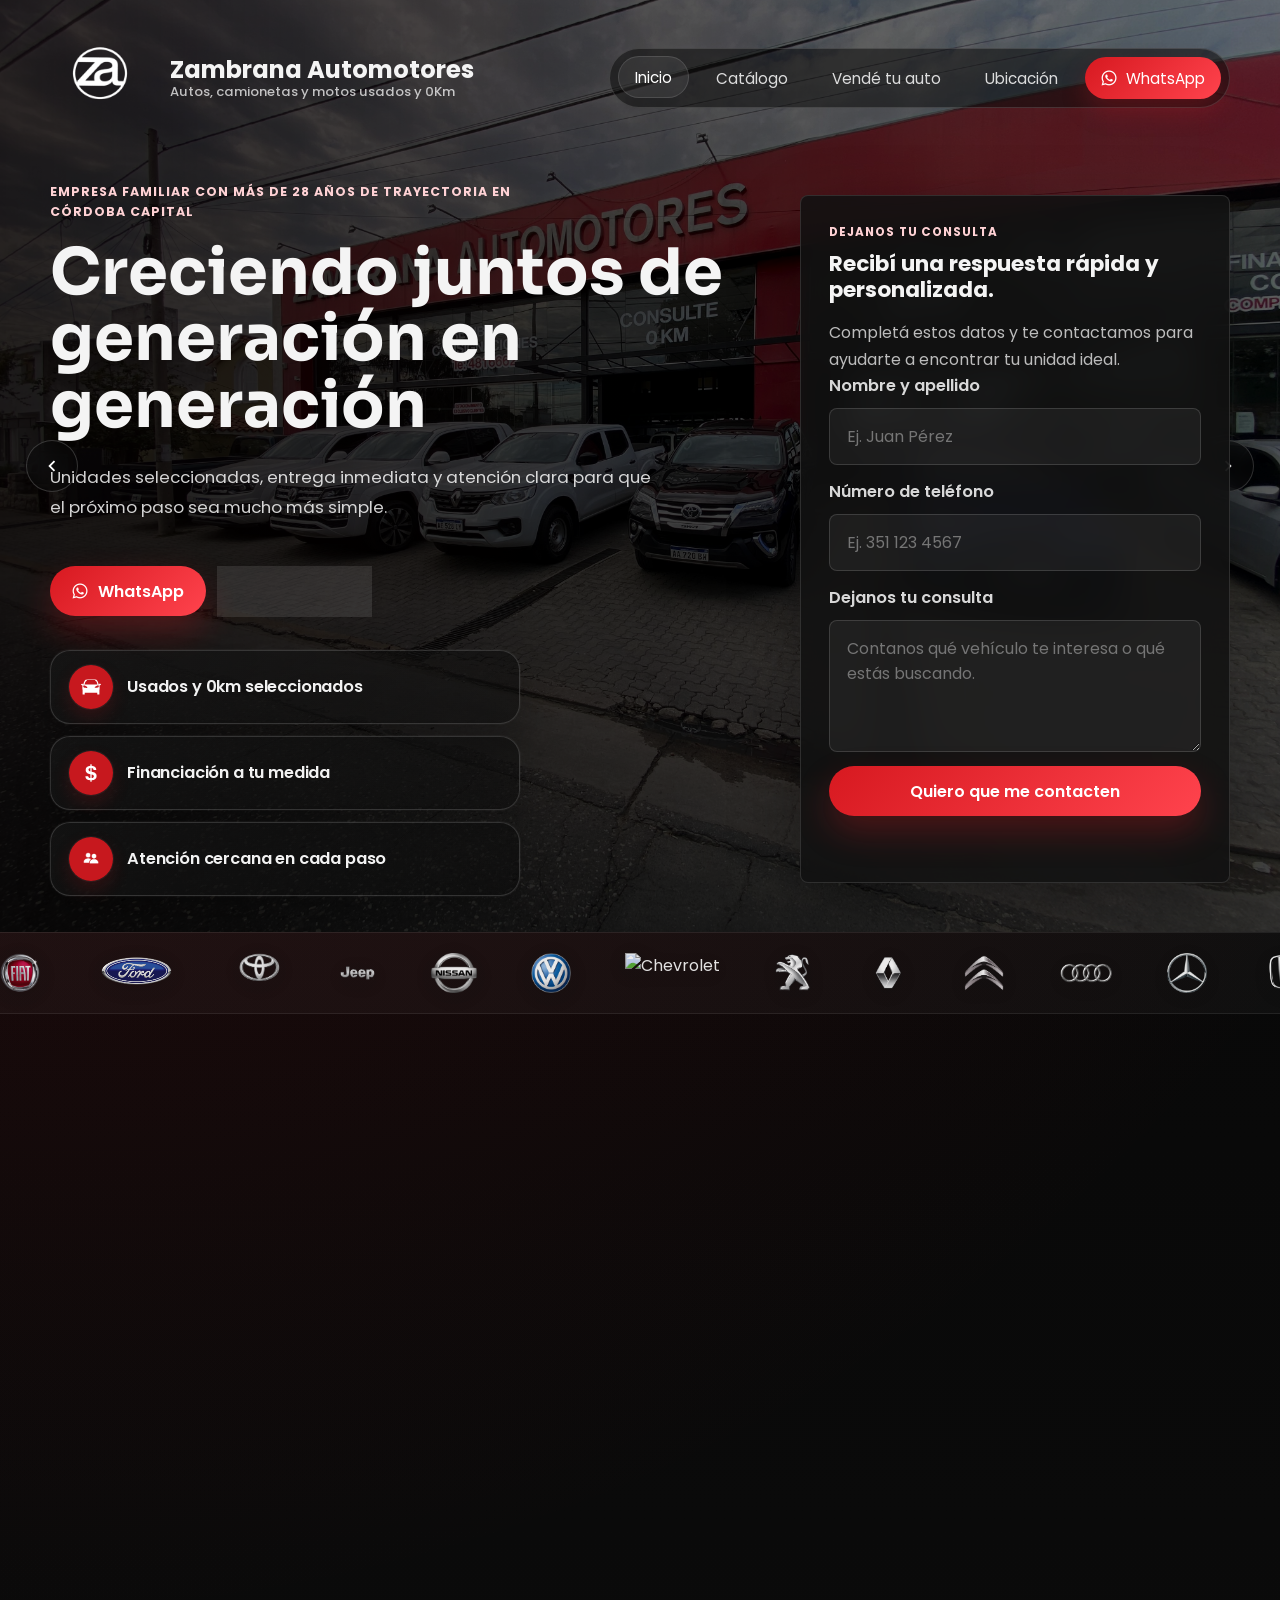
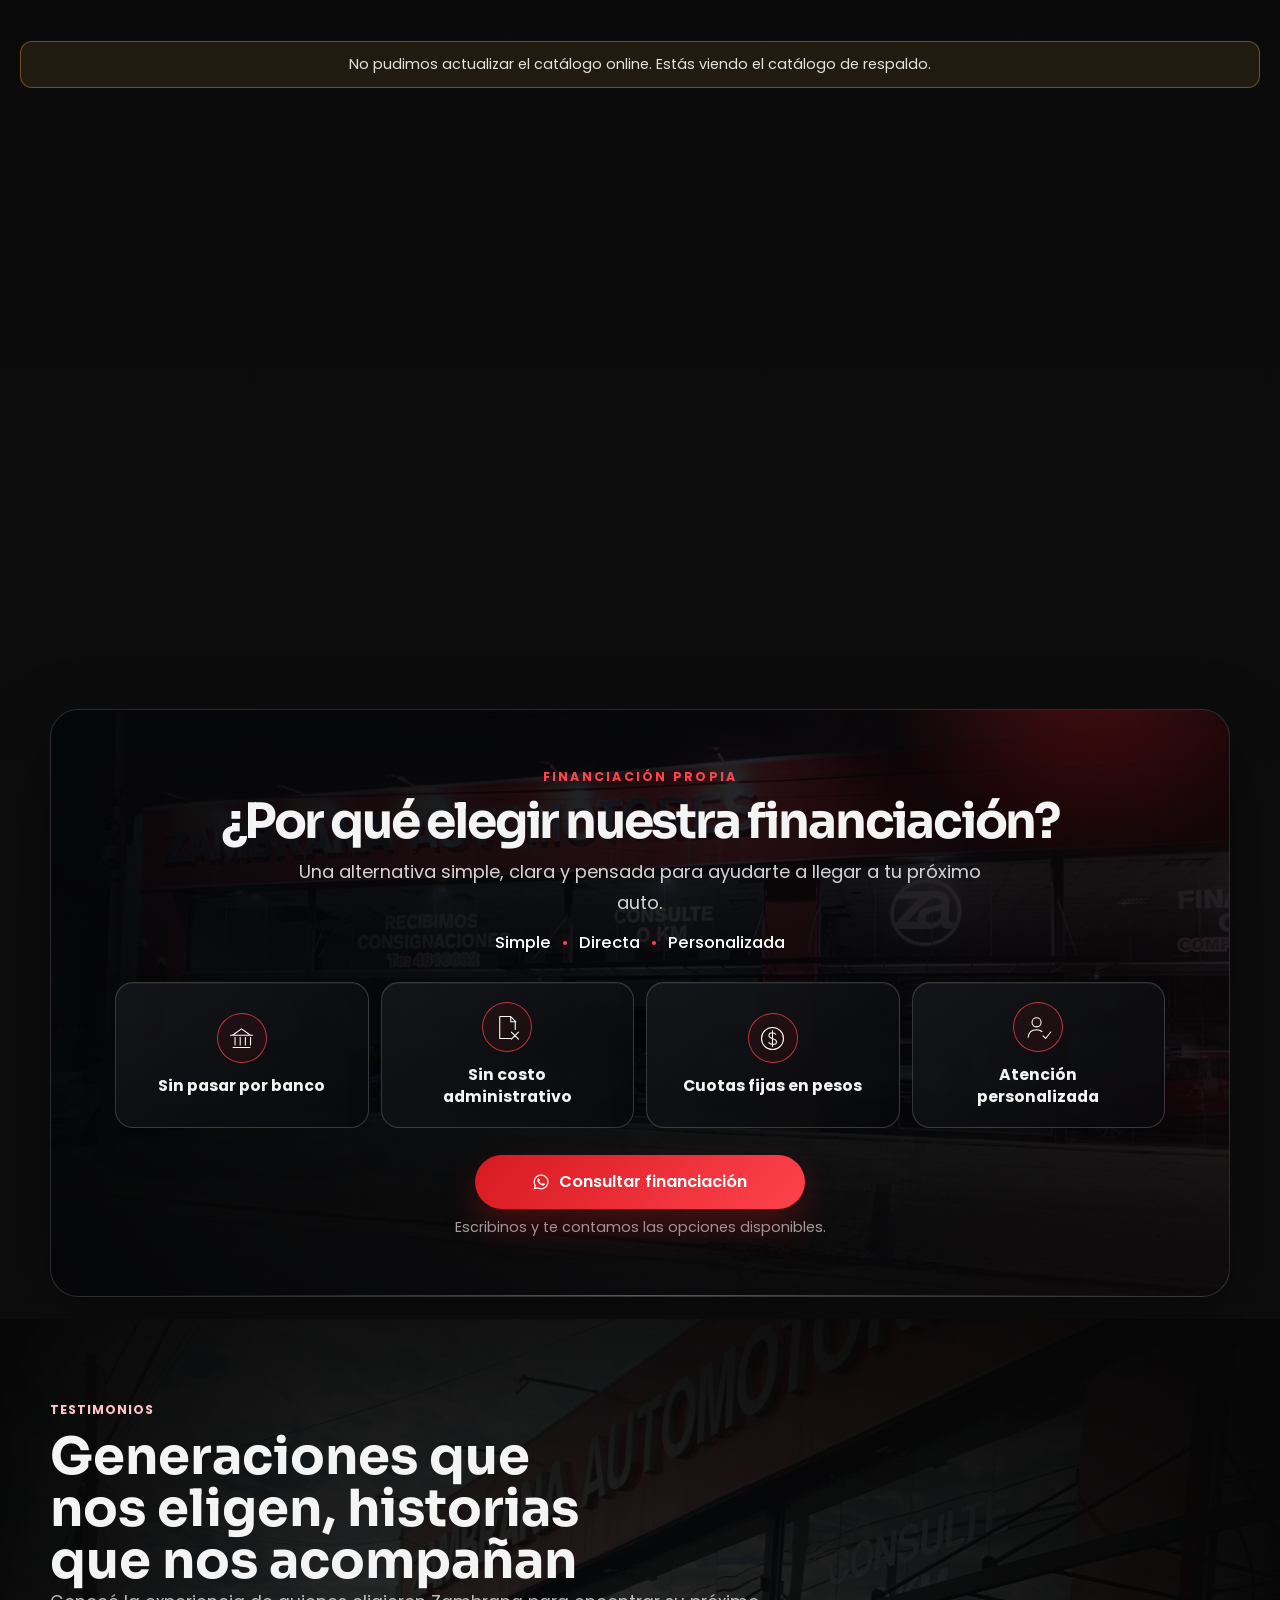
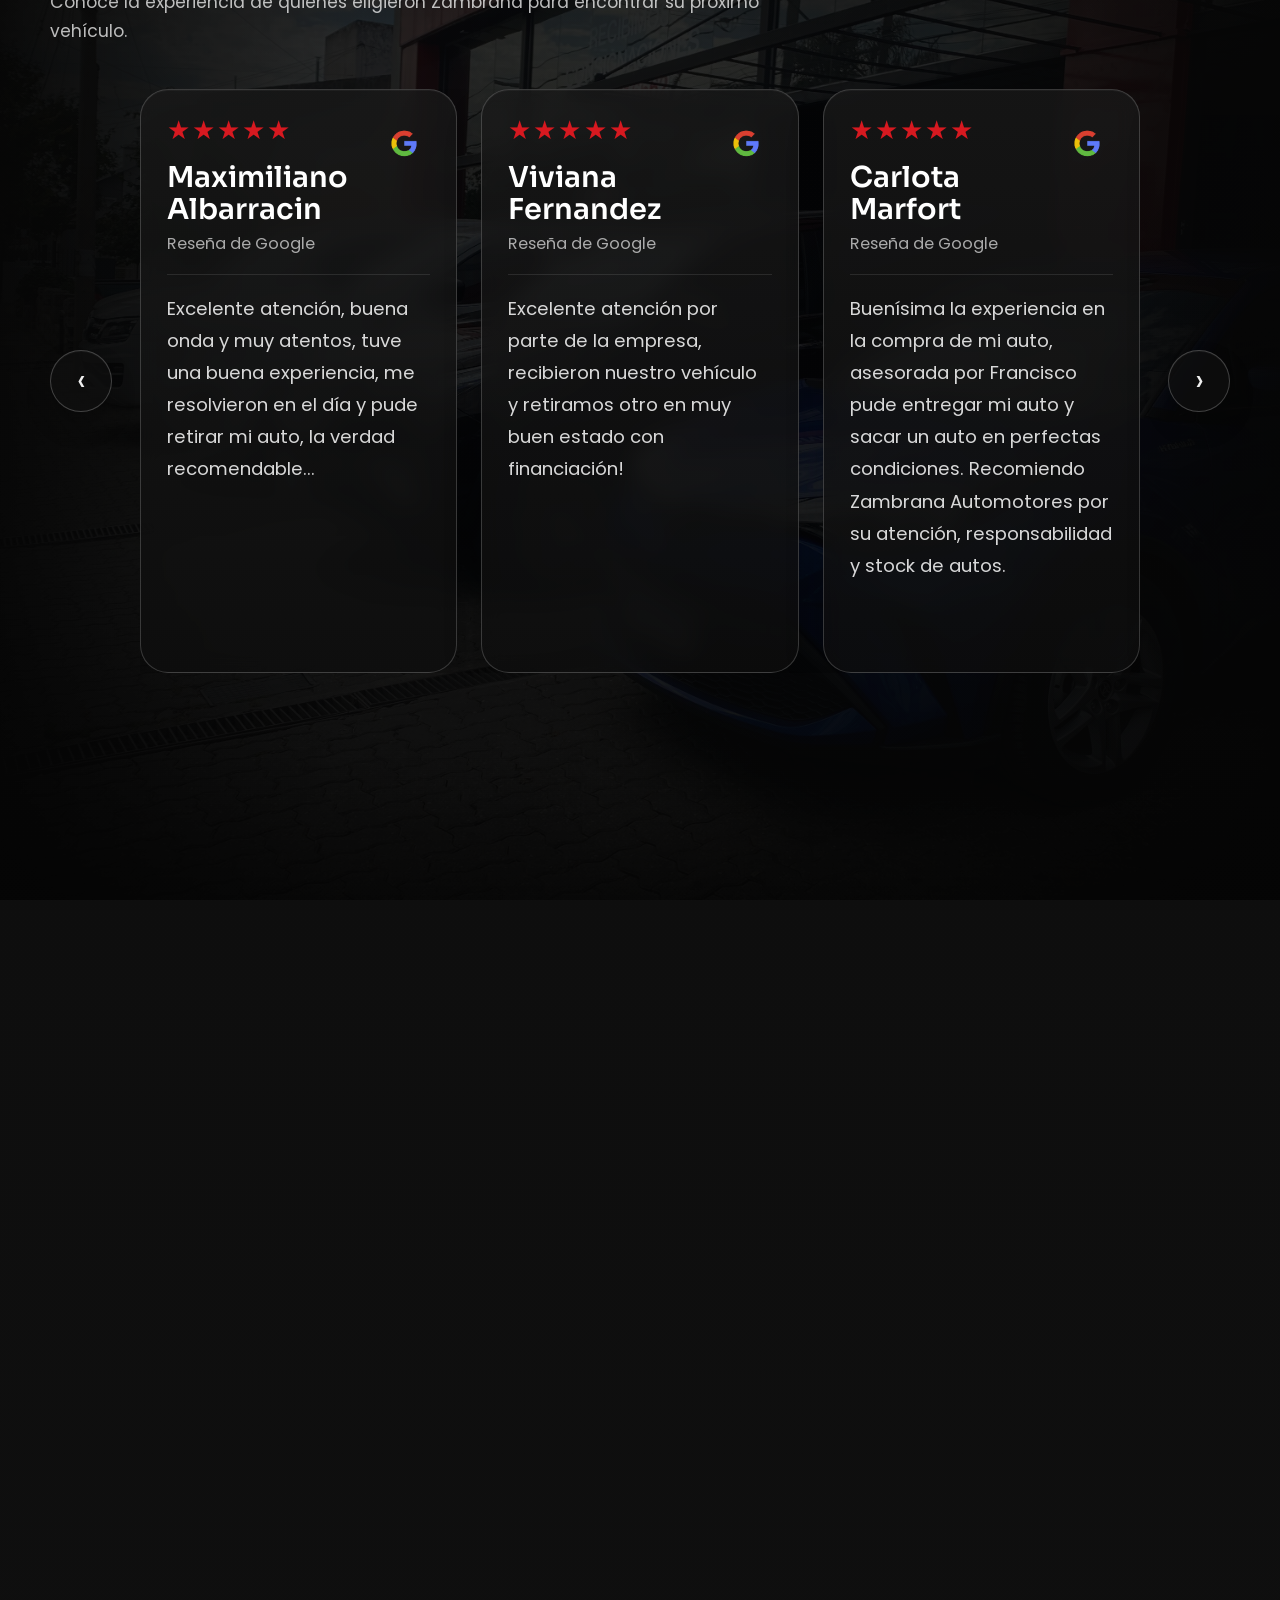
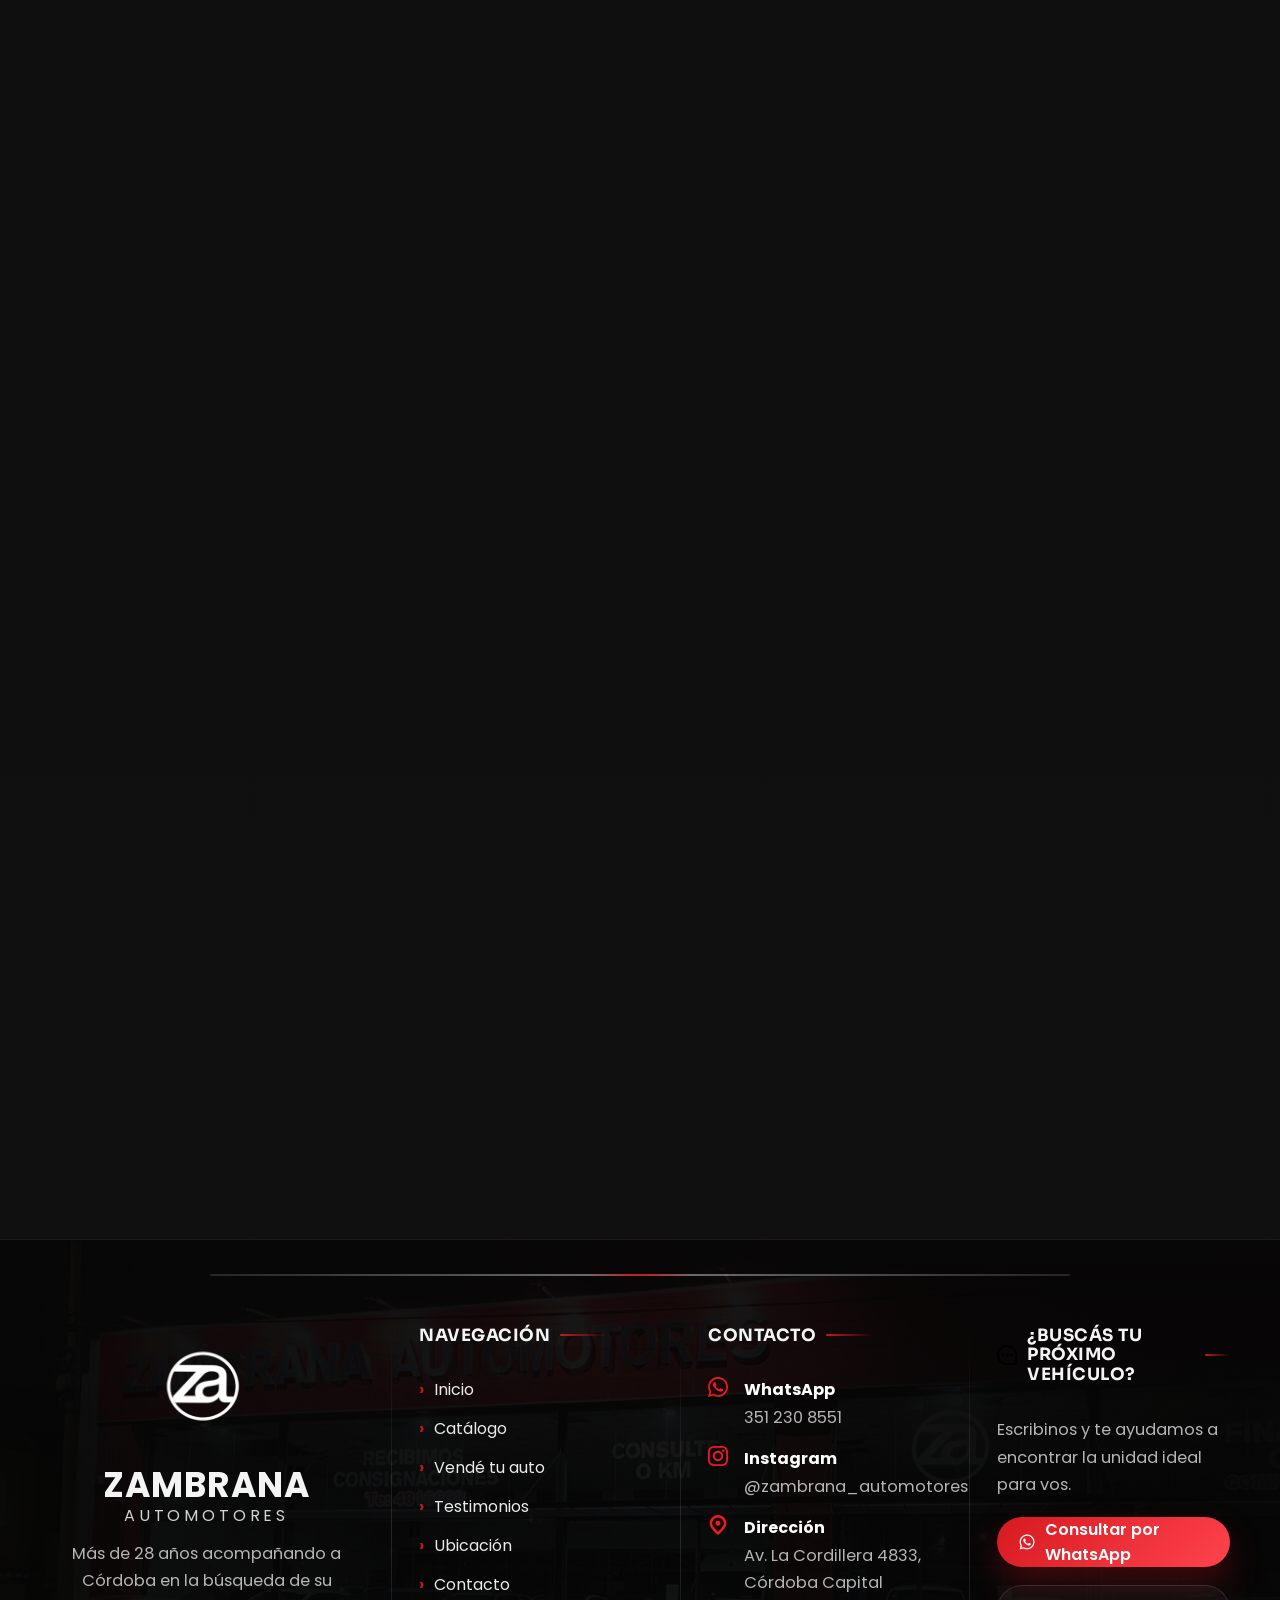
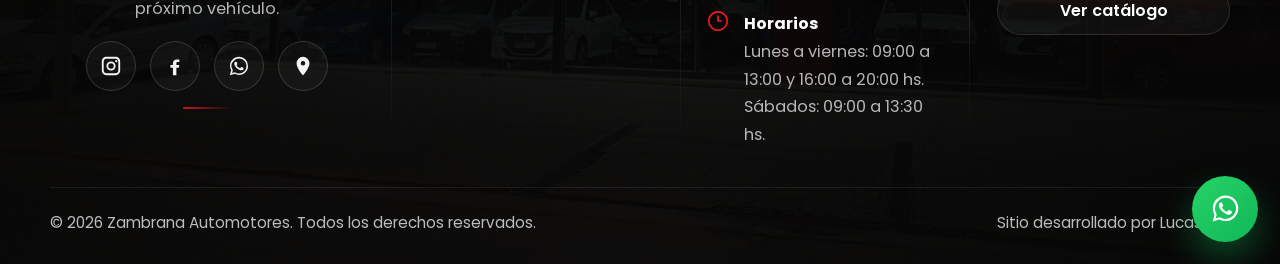
==== commit 1758b4da: "feat: add admin backoffice and Supabase vehicle sync" ====
--- a/index.html
+++ b/index.html
@@ -532,7 +532,9 @@
   </footer>
 
   <script src="config.js"></script>
+  <script src="public-config.js"></script>
   <script src="vehicles.js"></script>
+  <script src="public-vehicles.js"></script>
   <script src="script.js"></script>
 </body>
 </html>
--- a/styles.css
+++ b/styles.css
@@ -1236,6 +1236,16 @@
   text-align: center;
 }
 
+.status-reservado {
+  background: rgba(255, 184, 77, 0.92);
+  color: #211300;
+}
+
+.status-vendido {
+  background: rgba(74, 78, 88, 0.94);
+  color: #ffffff;
+}
+
 .financing-section {
   padding-top: 8px;
   padding-bottom: 22px;
@@ -2477,6 +2487,40 @@
 .catalog-empty {
   padding: 30px;
   border-radius: var(--radius);
+}
+
+.public-data-state {
+  width: 100%;
+  min-height: 180px;
+  padding: 30px;
+  border: 1px solid var(--line);
+  border-radius: var(--radius);
+  display: grid;
+  place-content: center;
+  gap: 8px;
+  text-align: center;
+  background: var(--card-strong);
+  grid-column: 1 / -1;
+}
+
+.opportunities-track > .public-data-state {
+  flex: 0 0 100%;
+}
+
+.public-data-loading {
+  opacity: 0.82;
+}
+
+.public-data-notice {
+  width: min(1400px, calc(100% - 40px));
+  margin: 0 auto 18px;
+  padding: 12px 16px;
+  border: 1px solid rgba(255, 184, 77, 0.35);
+  border-radius: 12px;
+  background: rgba(255, 184, 77, 0.09);
+  color: rgba(255, 255, 255, 0.88);
+  text-align: center;
+  font-size: 0.9rem;
 }
 
 .vehicle-page {
